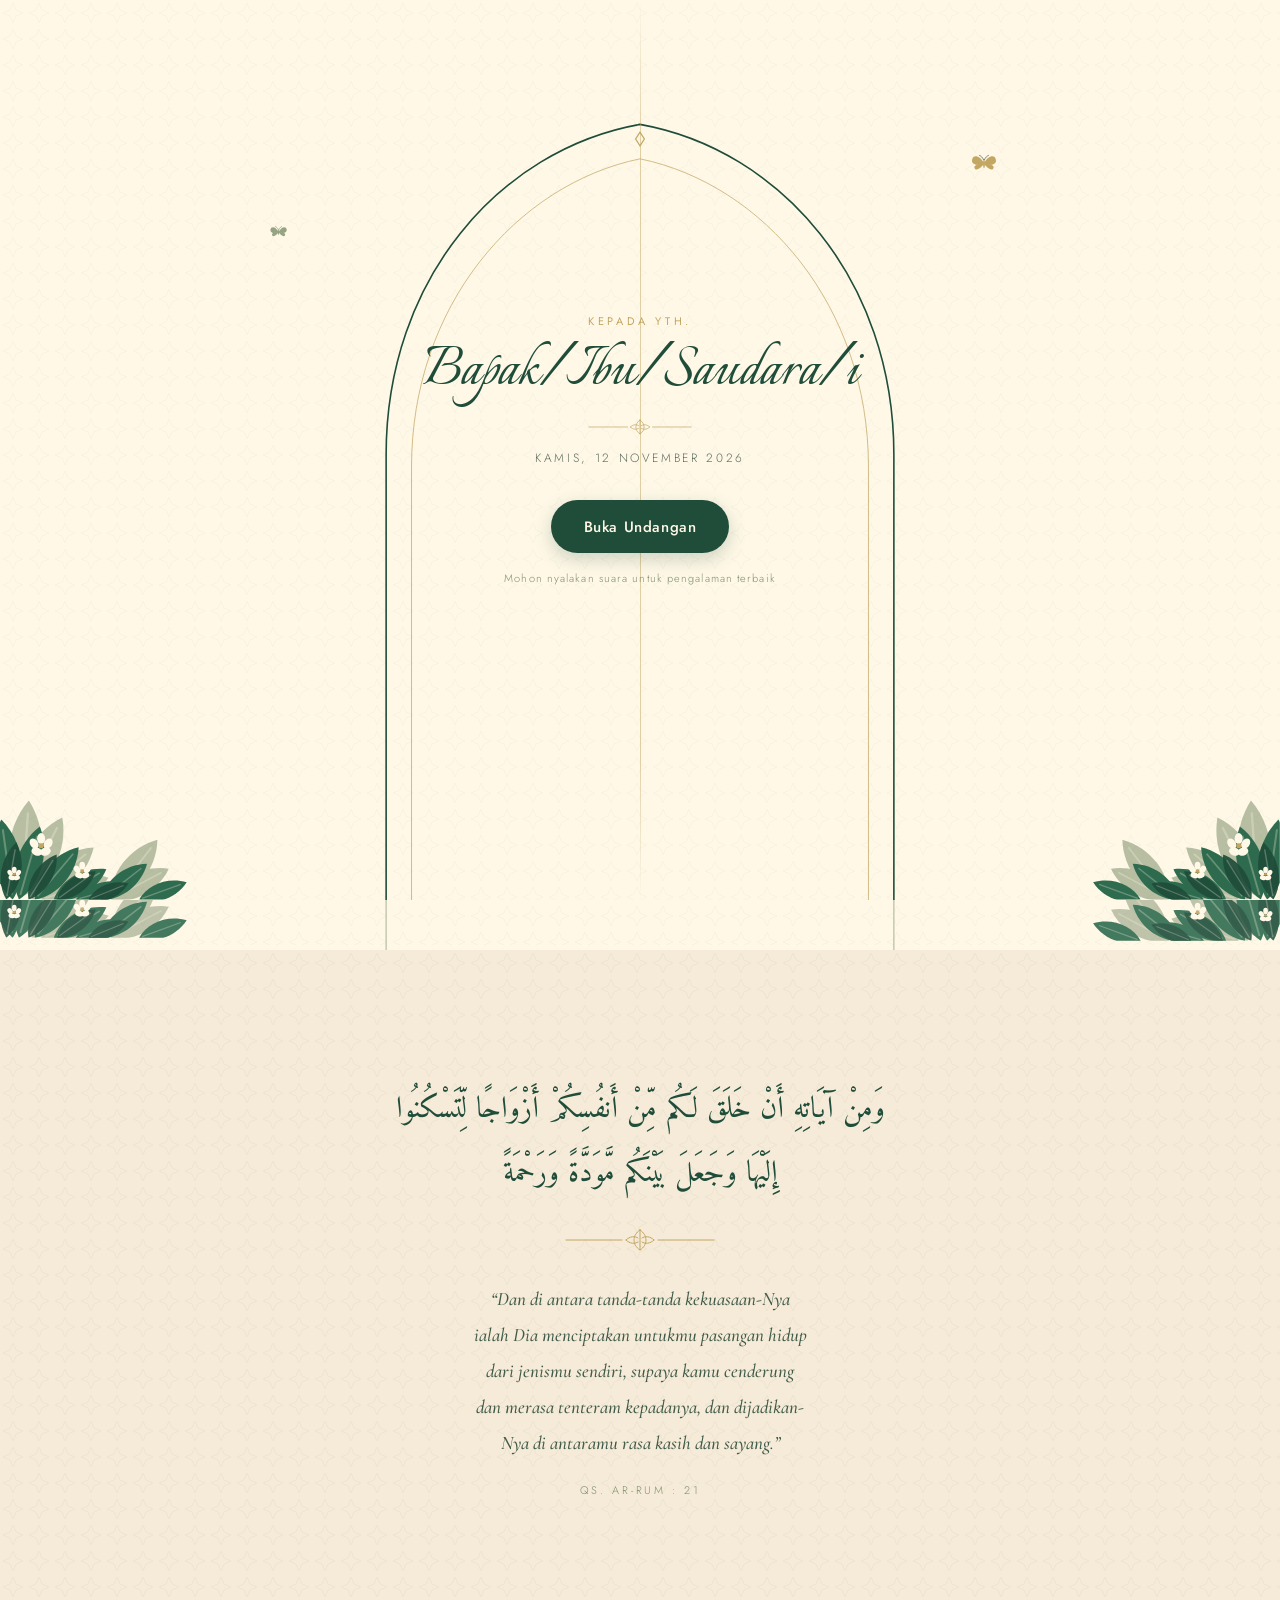
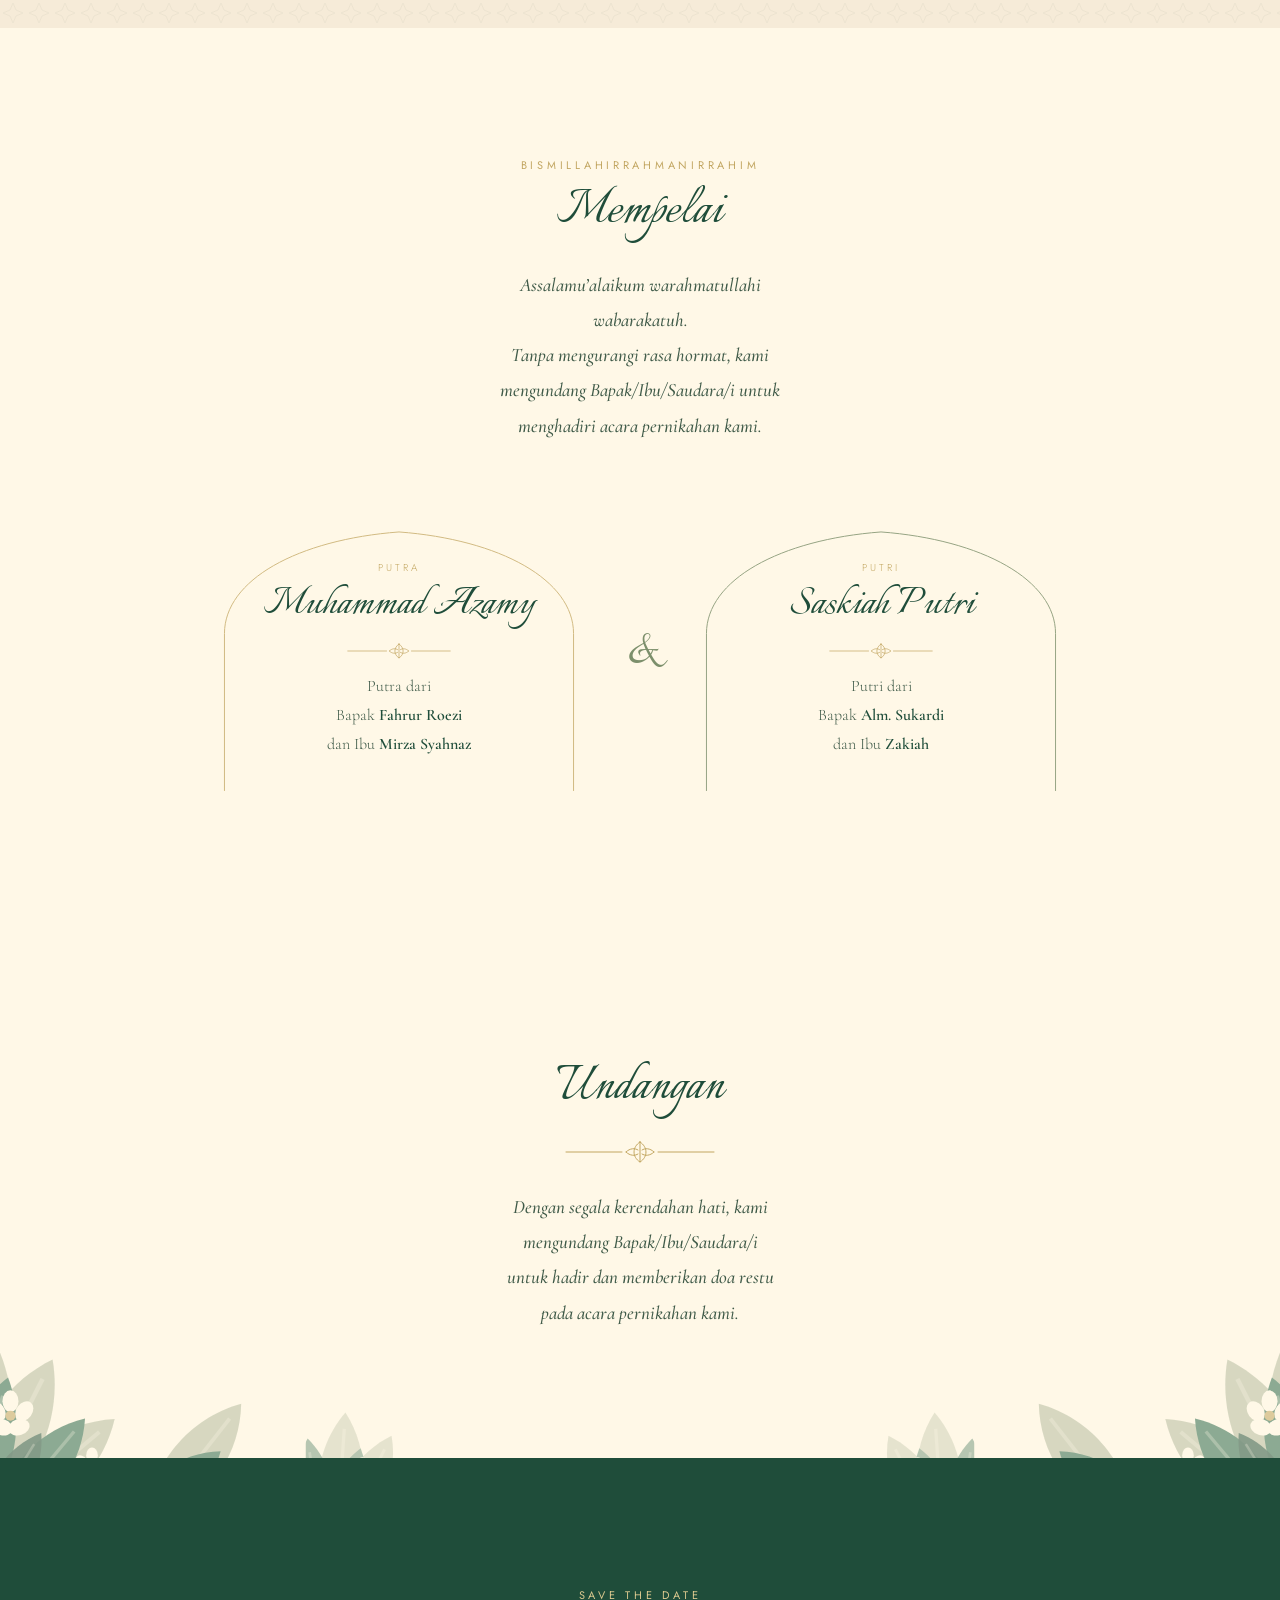
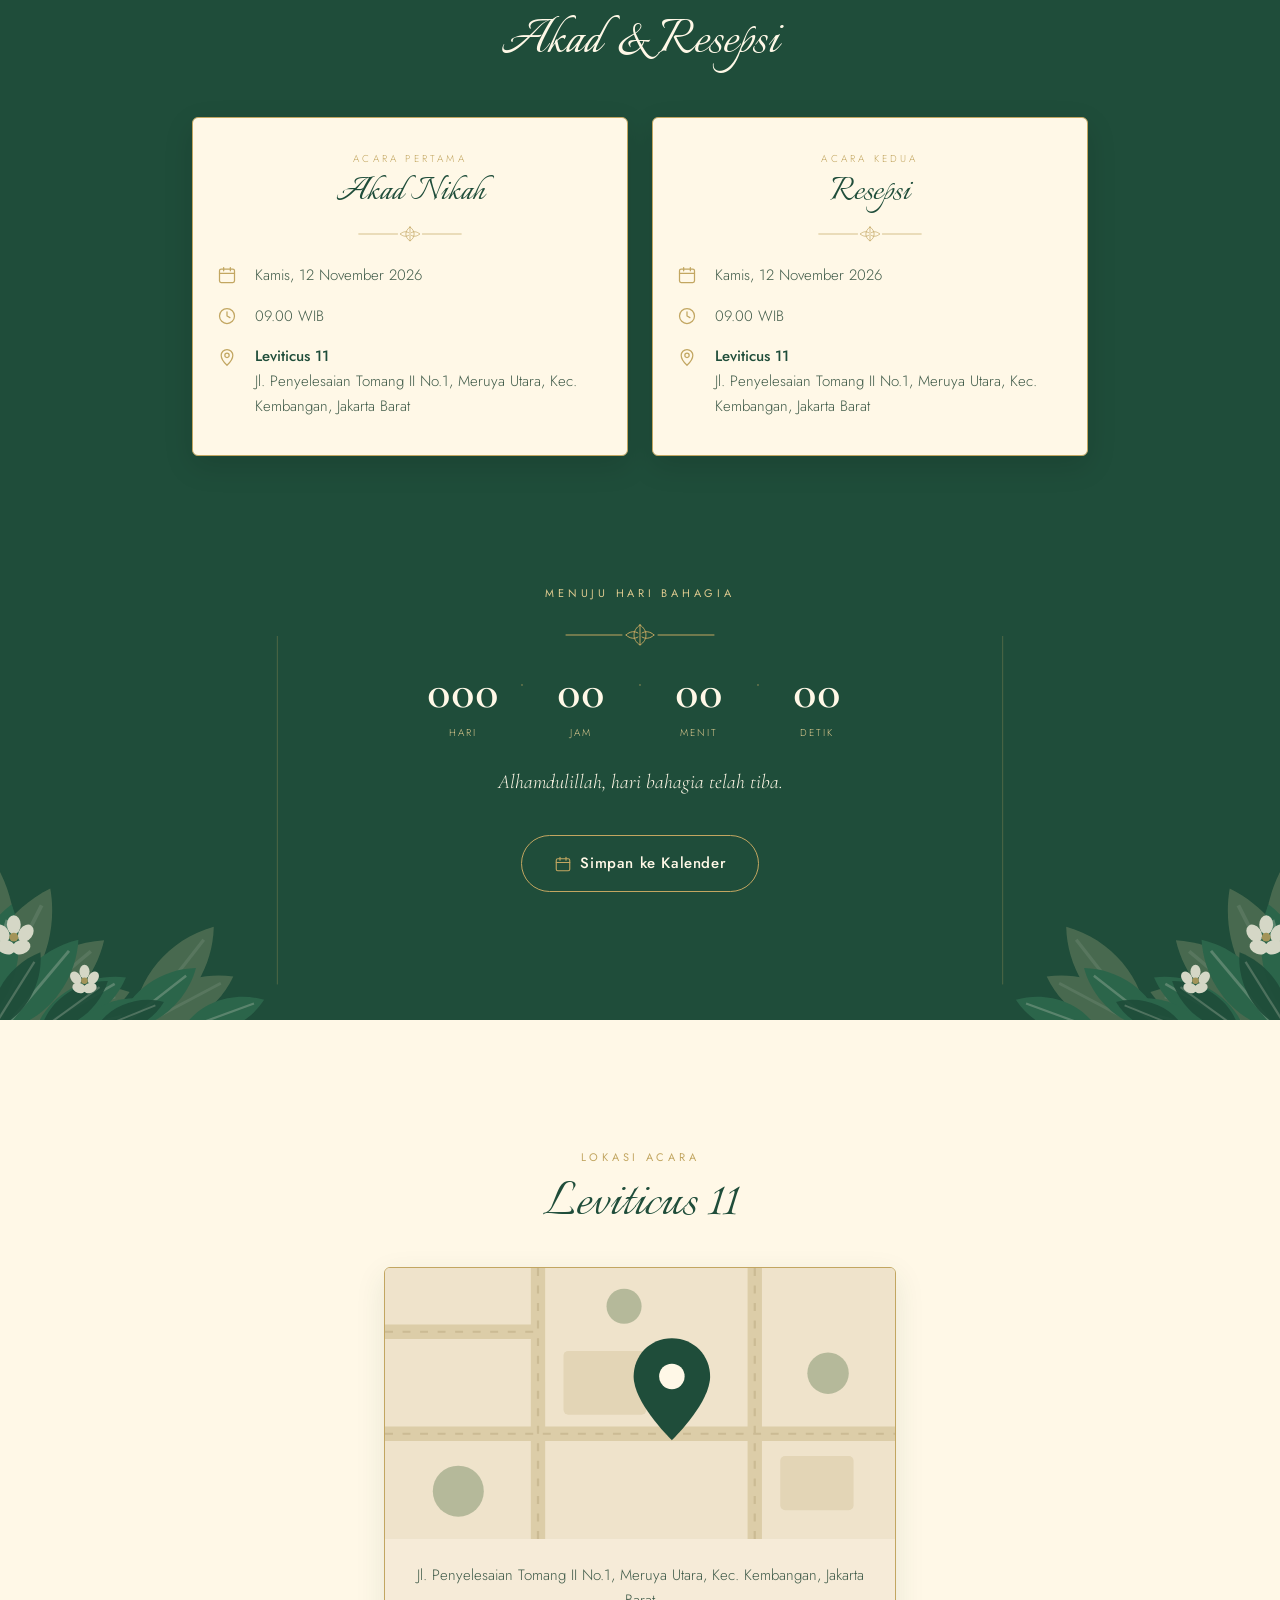
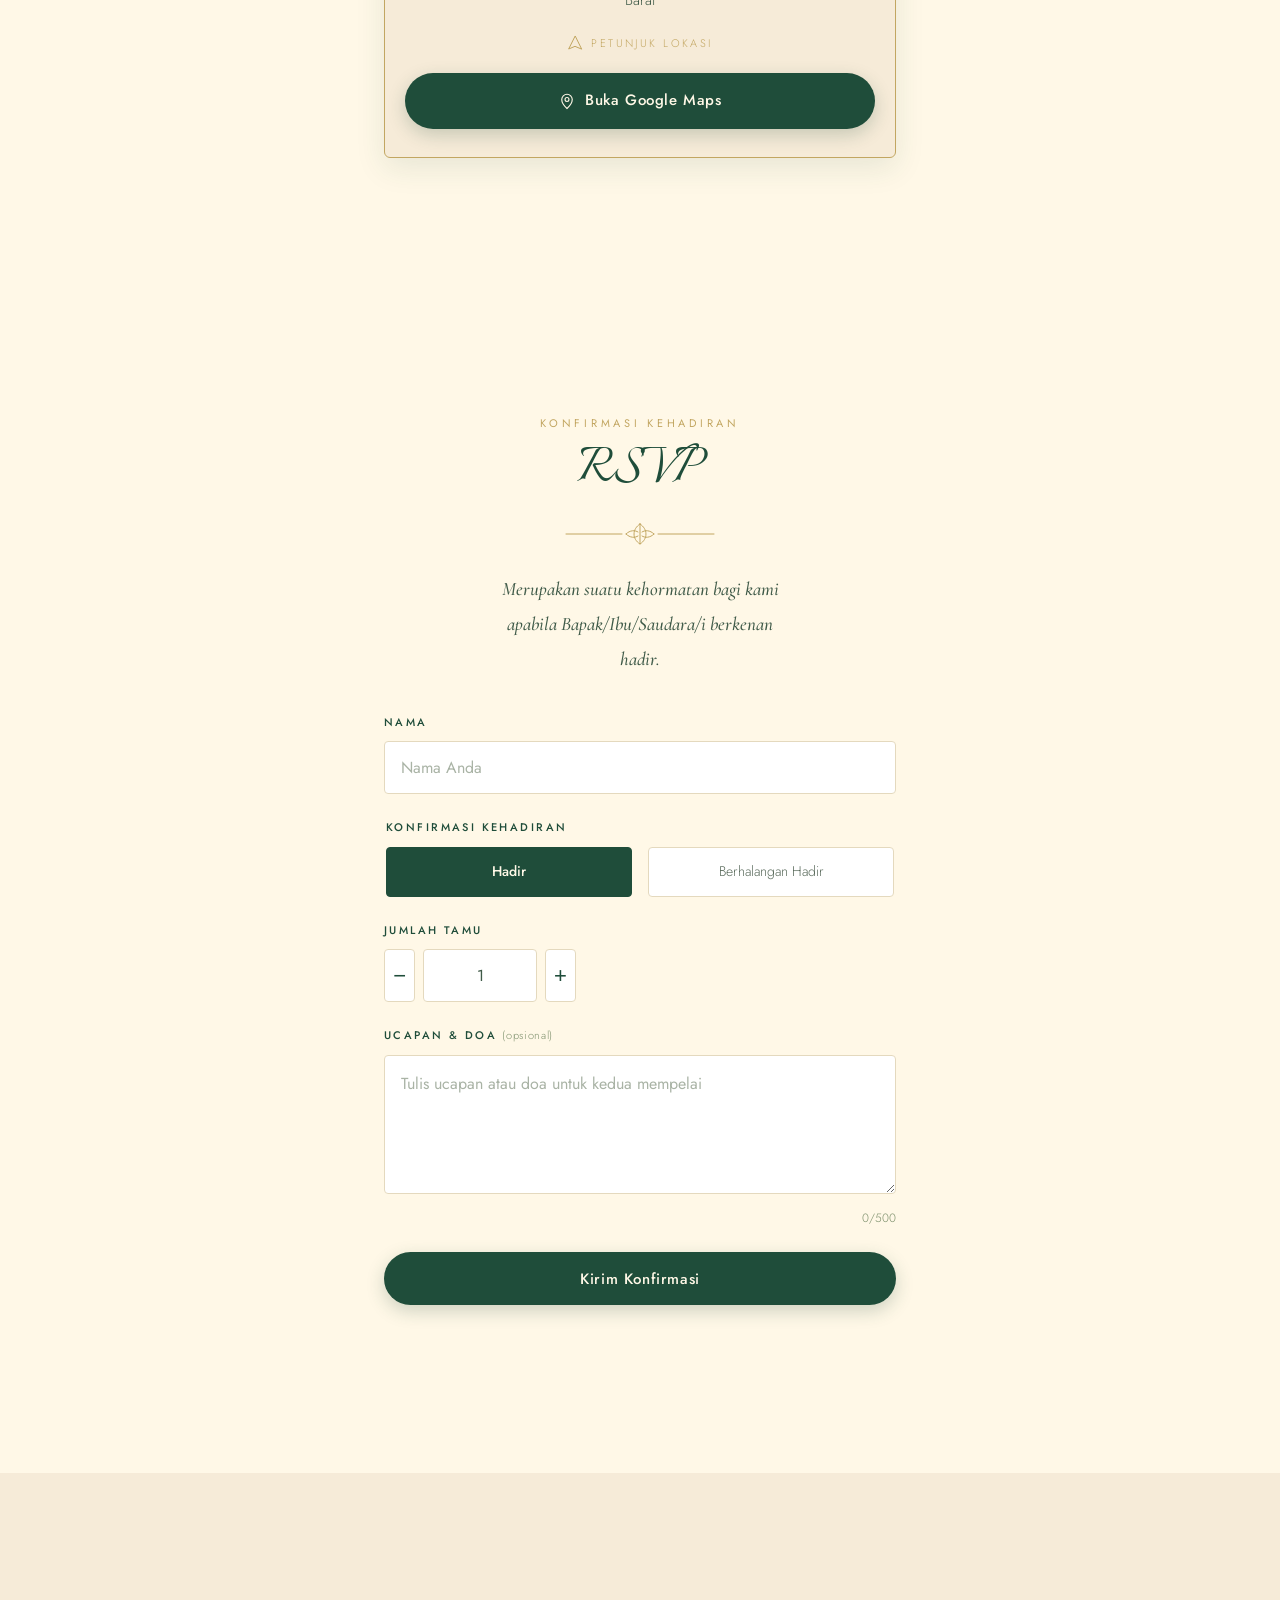
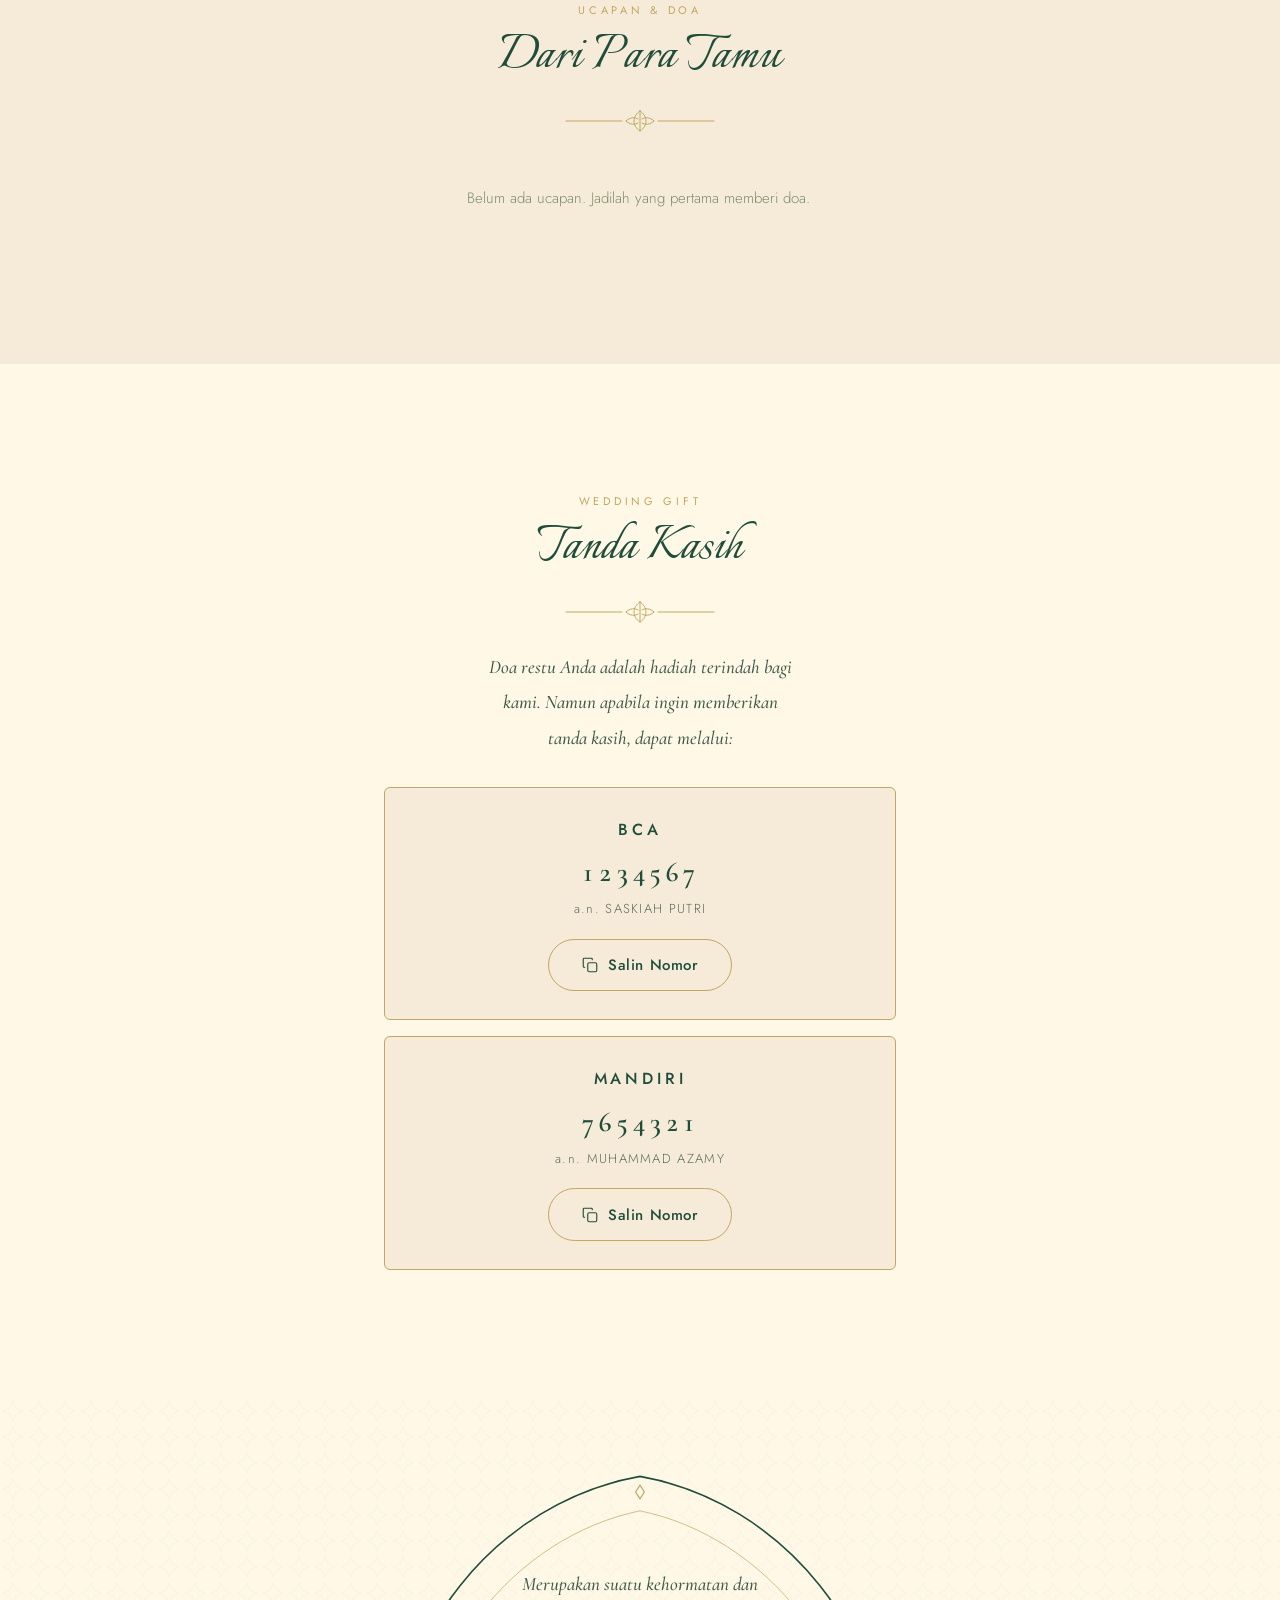
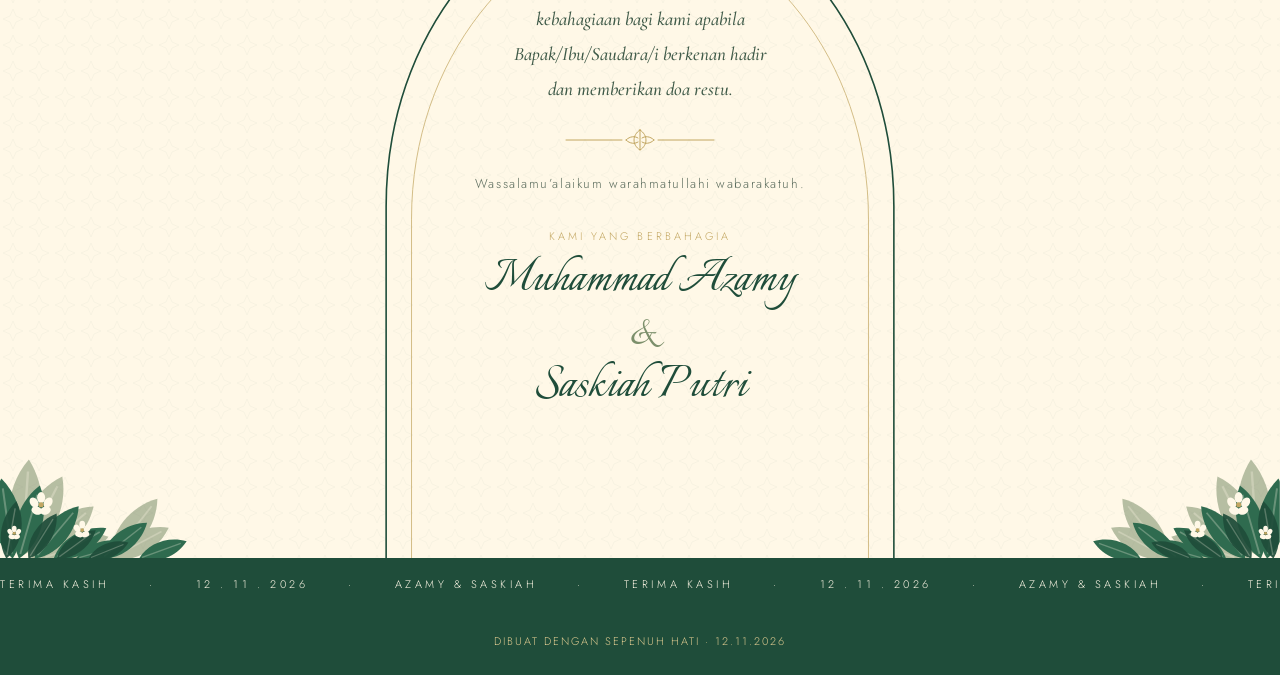
==== index.html @ 67adee3b "initial commit" ====
<!DOCTYPE html>
<html lang="id">
<head>
<meta charset="UTF-8">
<meta name="viewport" content="width=device-width, initial-scale=1, viewport-fit=cover">
<meta name="theme-color" content="#1F4D3A">
<meta name="description" content="Undangan pernikahan Muhammad Azamy & Saskiah Putri — Kamis, 12 November 2026.">

<!-- ============================================================
     GANTI DATA UNDANGAN DI script.js → objek WEDDING_CONFIG
     Teks di dalam elemen ber-atribut data-wc hanyalah cadangan
     kalau JavaScript gagal jalan. Sumber kebenaran = WEDDING_CONFIG.
     ============================================================ -->

<title>Muhammad Azamy &amp; Saskiah Putri — Undangan Pernikahan</title>

<link rel="preconnect" href="https://fonts.googleapis.com">
<link rel="preconnect" href="https://fonts.gstatic.com" crossorigin>
<link rel="stylesheet" href="https://fonts.googleapis.com/css2?family=Italianno&family=Cormorant+Garamond:ital,wght@0,400;0,500;0,600;1,400;1,500&family=Jost:wght@300;400;500;600&family=Amiri:wght@400;700&display=swap">
<link rel="stylesheet" href="style.css">

<!-- Tanpa JavaScript: cover disembunyikan dan halaman tetap bisa dibaca
     seluruhnya. Undangan tidak pernah terkunci. -->
<noscript><style>
  #cover { display: none !important; }
  body { overflow: auto !important; height: auto !important; }
</style></noscript>
</head>
<body>

<!-- ============================================================
     SPRITE SVG — semua ornamen & ikon didefinisikan sekali di sini,
     lalu dipakai ulang lewat <use>. Tidak ada file gambar eksternal.
     ============================================================ -->
<svg class="sprite" aria-hidden="true" focusable="false" xmlns="http://www.w3.org/2000/svg">
  <defs>
    <!-- pola geometris islami (bintang 8). Ubin kecil & sangat samar —
         ini tekstur kertas, bukan wallpaper. -->
    <pattern id="pat-star" width="26" height="26" patternUnits="userSpaceOnUse">
      <g fill="none" stroke="currentColor" stroke-width=".7">
        <path d="M13 3 L16 10 L23 13 L16 16 L13 23 L10 16 L3 13 L10 10 Z"/>
      </g>
    </pattern>
  </defs>

  <!-- Daun tunggal: ujung menghadap ATAS, pangkal di titik (0,0).
       Sengaja <g> di dalam <defs>, BUKAN <symbol> — <symbol> membuat
       viewport baru, sehingga <use> tanpa width/height akan
       meregangkan daunnya sebesar seluruh rumpun. -->
  <defs>
  <g id="s-leaf">
    <path d="M0 0 C7 -8 7.5 -22 0 -32 C-7.5 -22 -7 -8 0 0Z"/>
    <path d="M0 -2 L0 -28" stroke="var(--cream)" stroke-width=".8" fill="none" opacity=".28"/>
  </g>

  <!-- bunga kecil lima kelopak -->
  <g id="s-flower">
    <g fill="var(--cream)">
      <ellipse cx="0"    cy="-5.4" rx="3"   ry="4.1"/>
      <ellipse cx="5.1"  cy="-1.7" rx="3"   ry="4.1" transform="rotate(72)"/>
      <ellipse cx="3.2"  cy="4.4"  rx="3"   ry="4.1" transform="rotate(144)"/>
      <ellipse cx="-3.2" cy="4.4"  rx="3"   ry="4.1" transform="rotate(216)"/>
      <ellipse cx="-5.1" cy="-1.7" rx="3"   ry="4.1" transform="rotate(288)"/>
    </g>
    <circle cx="0" cy="0" r="1.9" fill="var(--gold)"/>
  </g>
  </defs>

  <!-- kupu-kupu: dua pasang sayap, badan, sungut -->
  <symbol id="s-bfly" viewBox="0 0 40 32">
    <path d="M20 15 C14.5 3.5 4.5 1.5 3 9.5 C1.8 16.5 10 18.8 20 15Z"/>
    <path d="M20 15 C25.5 3.5 35.5 1.5 37 9.5 C38.2 16.5 30 18.8 20 15Z"/>
    <path d="M20 15 C15.5 22 8.5 26.5 6.4 21.5 C4.8 17.6 12 14.8 20 15Z"/>
    <path d="M20 15 C24.5 22 31.5 26.5 33.6 21.5 C35.2 17.6 28 14.8 20 15Z"/>
    <ellipse cx="20" cy="15.5" rx="1.3" ry="6.2"/>
    <path d="M19.4 9.6 C17.6 6 15.6 4.2 13.6 3.4 M20.6 9.6 C22.4 6 24.4 4.2 26.4 3.4"
          fill="none" stroke="currentColor" stroke-width="1" stroke-linecap="round"/>
  </symbol>

  <!-- ===========================================================
       RUMPUN DAUN SUDUT
       Kipas daun yang memancar dari sudut kiri-bawah. Dipakai apa
       adanya di kiri, dan dicerminkan (scale -1,1) untuk sisi kanan.
       Tiga nada hijau memberi kedalaman; daun belakang lebih pucat
       dan lebih panjang, daun depan lebih pekat dan lebih pendek.
       =========================================================== -->
  <symbol id="s-cluster" viewBox="0 0 170 130">
    <!-- lapis belakang: sage pucat, daun terpanjang -->
    <g fill="var(--sage)" opacity=".55">
      <use href="#s-leaf" transform="translate(14,128) rotate(4)   scale(1.9)"/>
      <use href="#s-leaf" transform="translate(14,128) rotate(27)  scale(1.75)"/>
      <use href="#s-leaf" transform="translate(20,130) rotate(50)  scale(1.6)"/>
      <use href="#s-leaf" transform="translate(26,130) rotate(72)  scale(1.4)"/>
      <use href="#s-leaf" transform="translate(70,130) rotate(38)  scale(1.5)"/>
      <use href="#s-leaf" transform="translate(70,130) rotate(62)  scale(1.3)"/>
    </g>

    <!-- lapis tengah: hijau sedang -->
    <g fill="var(--green-mid)">
      <use href="#s-leaf" transform="translate(8,130)  rotate(-8)  scale(1.6)"/>
      <use href="#s-leaf" transform="translate(12,130) rotate(16)  scale(1.5)"/>
      <use href="#s-leaf" transform="translate(22,130) rotate(40)  scale(1.35)"/>
      <use href="#s-leaf" transform="translate(34,130) rotate(60)  scale(1.2)"/>
      <use href="#s-leaf" transform="translate(48,130) rotate(74)  scale(1.1)"/>
      <use href="#s-leaf" transform="translate(64,130) rotate(52)  scale(1.15)"/>
      <use href="#s-leaf" transform="translate(88,130) rotate(70)  scale(1)"/>
    </g>

    <!-- lapis depan: hijau tua, daun terpendek -->
    <g fill="var(--green-deep)" opacity=".92">
      <use href="#s-leaf" transform="translate(4,130)  rotate(10)  scale(1.15)"/>
      <use href="#s-leaf" transform="translate(18,130) rotate(32)  scale(1.05)"/>
      <use href="#s-leaf" transform="translate(36,130) rotate(54)  scale(.95)"/>
      <use href="#s-leaf" transform="translate(56,130) rotate(68)  scale(.85)"/>
    </g>

    <!-- bunga krem kecil, diselipkan di antara daun -->
    <use href="#s-flower" transform="translate(26,96)  scale(.85)"/>
    <use href="#s-flower" transform="translate(52,112) scale(.62)"/>
    <use href="#s-flower" transform="translate(9,114)  scale(.5)"/>
  </symbol>

  <!-- ranting pembatas (ornamen emas) -->
  <symbol id="s-sprig" viewBox="0 0 160 26">
    <g fill="none" stroke="currentColor" stroke-width="1" stroke-linecap="round">
      <path d="M6 13 H62 M98 13 H154"/>
      <path d="M80 3 C88 8 88 18 80 23 C72 18 72 8 80 3Z"/>
      <path d="M80 3 V23"/>
      <path d="M66 13 C70 9 75 9 78 11 M94 13 C90 9 85 9 82 11"/>
      <path d="M66 13 C70 17 75 17 78 15 M94 13 C90 17 85 17 82 15"/>
    </g>
  </symbol>

  <!-- ikon garis -->
  <symbol id="i-cal" viewBox="0 0 24 24"><g fill="none" stroke="currentColor" stroke-width="1.5" stroke-linecap="round"><rect x="3" y="5" width="18" height="16" rx="2"/><path d="M3 10h18M8 3v4M16 3v4"/></g></symbol>
  <symbol id="i-clock" viewBox="0 0 24 24"><g fill="none" stroke="currentColor" stroke-width="1.5" stroke-linecap="round"><circle cx="12" cy="12" r="9"/><path d="M12 7v5l3.5 2"/></g></symbol>
  <symbol id="i-pin" viewBox="0 0 24 24"><g fill="none" stroke="currentColor" stroke-width="1.5" stroke-linecap="round"><path d="M12 22s7-6.4 7-12A7 7 0 0 0 5 10c0 5.6 7 12 7 12Z"/><circle cx="12" cy="10" r="2.6"/></g></symbol>
  <symbol id="i-dir" viewBox="0 0 24 24"><g fill="none" stroke="currentColor" stroke-width="1.5" stroke-linecap="round" stroke-linejoin="round"><path d="M12 2 2.5 21 12 17l9.5 4Z"/></g></symbol>
  <symbol id="i-music" viewBox="0 0 24 24"><g fill="none" stroke="currentColor" stroke-width="1.5" stroke-linecap="round"><path d="M9 18V5l10-2v13"/><circle cx="6" cy="18" r="3"/><circle cx="16" cy="16" r="3"/></g></symbol>
  <symbol id="i-mute" viewBox="0 0 24 24"><g fill="none" stroke="currentColor" stroke-width="1.5" stroke-linecap="round"><path d="M9 18V5l10-2v13"/><circle cx="6" cy="18" r="3"/><circle cx="16" cy="16" r="3"/><path d="M3 3l18 18"/></g></symbol>
  <symbol id="i-copy" viewBox="0 0 24 24"><g fill="none" stroke="currentColor" stroke-width="1.5" stroke-linecap="round" stroke-linejoin="round"><rect x="9" y="9" width="12" height="12" rx="2"/><path d="M5 15H4a1 1 0 0 1-1-1V4a1 1 0 0 1 1-1h10a1 1 0 0 1 1 1v1"/></g></symbol>
  <symbol id="i-check" viewBox="0 0 24 24"><g fill="none" stroke="currentColor" stroke-width="2" stroke-linecap="round" stroke-linejoin="round"><path d="M4 12.5 9.5 18 20 6.5"/></g></symbol>
  <symbol id="i-wa" viewBox="0 0 24 24"><g fill="none" stroke="currentColor" stroke-width="1.5" stroke-linecap="round" stroke-linejoin="round"><path d="M21 11.5a8.5 8.5 0 0 1-12.6 7.4L3 21l2.2-5.2A8.5 8.5 0 1 1 21 11.5Z"/></g></symbol>
  <symbol id="i-down" viewBox="0 0 24 24"><g fill="none" stroke="currentColor" stroke-width="1.5" stroke-linecap="round" stroke-linejoin="round"><path d="M12 4v14M6 13l6 6 6-6"/></g></symbol>
</svg>


<!-- ============================================================
     00 · COVER — gerbang yang membelah saat "Buka Undangan" ditekan
     ============================================================ -->
<div id="cover" class="cover">

  <!-- Kedua daun gerbang memuat pemandangan yang IDENTIK dan selebar
       layar penuh. Masing-masing dipotong 50% oleh induknya, sehingga
       tersambung mulus sampai saat terbelah. -->
  <div class="gate gate--l" aria-hidden="true"><div class="gate__in">
    <div class="scene">
      <span class="scene__pattern"></span>
      <svg class="scene__arch" viewBox="0 0 300 520" preserveAspectRatio="none">
        <path class="arch-outer" d="M10 518 L10 196 C10 100 72 28 150 14 C228 28 290 100 290 196 L290 518"/>
        <path class="arch-inner" d="M24 518 L24 203 C24 114 82 47 150 33 C218 47 276 114 276 203 L276 518"/>
      </svg>
      <svg class="scene__key" viewBox="0 0 32 32"><path class="arch-key" d="M16 5 l7 11 -7 11 -7-11z"/></svg>
      <svg class="scene__leaf scene__leaf--l" viewBox="0 0 170 130"><use href="#s-cluster" width="170" height="130"/></svg>
      <svg class="scene__leaf scene__leaf--r" viewBox="0 0 170 130"><use href="#s-cluster" width="170" height="130" transform="translate(170,0) scale(-1,1)"/></svg>
      <span class="scene__bfly scene__bfly--a"><svg viewBox="0 0 40 32" fill="var(--gold)"><use href="#s-bfly"/></svg></span>
      <span class="scene__bfly scene__bfly--b"><svg viewBox="0 0 40 32" fill="var(--sage)"><use href="#s-bfly"/></svg></span>
    </div>
  </div></div>

  <div class="gate gate--r" aria-hidden="true"><div class="gate__in">
    <div class="scene">
      <span class="scene__pattern"></span>
      <svg class="scene__arch" viewBox="0 0 300 520" preserveAspectRatio="none">
        <path class="arch-outer" d="M10 518 L10 196 C10 100 72 28 150 14 C228 28 290 100 290 196 L290 518"/>
        <path class="arch-inner" d="M24 518 L24 203 C24 114 82 47 150 33 C218 47 276 114 276 203 L276 518"/>
      </svg>
      <svg class="scene__key" viewBox="0 0 32 32"><path class="arch-key" d="M16 5 l7 11 -7 11 -7-11z"/></svg>
      <svg class="scene__leaf scene__leaf--l" viewBox="0 0 170 130"><use href="#s-cluster" width="170" height="130"/></svg>
      <svg class="scene__leaf scene__leaf--r" viewBox="0 0 170 130"><use href="#s-cluster" width="170" height="130" transform="translate(170,0) scale(-1,1)"/></svg>
      <span class="scene__bfly scene__bfly--a"><svg viewBox="0 0 40 32" fill="var(--gold)"><use href="#s-bfly"/></svg></span>
      <span class="scene__bfly scene__bfly--b"><svg viewBox="0 0 40 32" fill="var(--sage)"><use href="#s-bfly"/></svg></span>
    </div>
  </div></div>

  <span class="gate__seam" aria-hidden="true"></span>

  <div class="cover__text">
    <p class="eyebrow">Kepada Yth.</p>
    <p class="cover__hon">Bapak/Ibu/Saudara/i</p>
    <h1 class="cover__guest" id="guestName">Bapak/Ibu/Saudara/i</h1>
    <svg class="ornament ornament--sm" aria-hidden="true"><use href="#s-sprig"/></svg>
    <p class="cover__date"><span data-wc="dateLong">Kamis, 12 November 2026</span></p>
    <button type="button" class="btn btn--primary cover__btn" id="openBtn">
      Buka Undangan
    </button>
    <p class="cover__hint">Mohon nyalakan suara untuk pengalaman terbaik</p>
  </div>
</div>


<!-- ============================================================
     KONTEN UTAMA
     ============================================================ -->
<main id="main" class="main">

  <!-- pita berjalan atas -->
  <div class="marquee" aria-hidden="true">
    <div class="marquee__track" id="marqueeTop"></div>
  </div>

  <!-- ---------- 01 · HERO ---------- -->
  <section id="hero" class="sec sec--hero" tabindex="-1" aria-labelledby="heroNames">
    <span class="layer layer--pattern" data-parallax="0.1" aria-hidden="true"></span>

    <svg class="scene__arch scene__arch--ghost" viewBox="0 0 300 520" preserveAspectRatio="none" aria-hidden="true">
      <path class="arch-ghost" d="M10 518 L10 196 C10 100 72 28 150 14 C228 28 290 100 290 196 L290 518"/>
    </svg>

    <svg class="scene__leaf scene__leaf--l" data-parallax="0.24" viewBox="0 0 170 130" aria-hidden="true"><use href="#s-cluster" width="170" height="130" opacity=".9"/></svg>
    <svg class="scene__leaf scene__leaf--r" data-parallax="0.18" viewBox="0 0 170 130" aria-hidden="true"><use href="#s-cluster" width="170" height="130" opacity=".9" transform="translate(170,0) scale(-1,1)"/></svg>

    <div class="bfly-field" aria-hidden="true">
      <span class="bfly bfly--1"><svg viewBox="0 0 40 32" fill="var(--gold)"><use href="#s-bfly"/></svg></span>
      <span class="bfly bfly--2"><svg viewBox="0 0 40 32" fill="var(--sage)"><use href="#s-bfly"/></svg></span>
      <span class="bfly bfly--3"><svg viewBox="0 0 40 32" fill="var(--green-mid)"><use href="#s-bfly"/></svg></span>
    </div>

    <div class="wrap hero__in">
      <p class="eyebrow reveal">The Wedding Of</p>
      <h2 class="names reveal" id="heroNames">
        <span class="names__n" data-wc="groom">Muhammad Azamy</span>
        <span class="names__amp" aria-hidden="true">&amp;</span>
        <span class="names__n" data-wc="bride">Saskiah Putri</span>
      </h2>
      <svg class="ornament reveal" aria-hidden="true"><use href="#s-sprig"/></svg>
      <p class="lead reveal">Dengan memohon rahmat dan ridho Allah SWT</p>
      <p class="hero__date reveal" data-wc="dateLongUpper">KAMIS, 12 NOVEMBER 2026</p>
      <span class="scroll-cue reveal" aria-hidden="true"><svg><use href="#i-down"/></svg></span>
    </div>
  </section>


  <!-- ---------- 02 · AYAT / DOA ---------- -->
  <section id="ayat" class="sec sec--ivory sec--pattern" aria-labelledby="ayatLbl">
    <div class="wrap wrap--narrow center">
      <h2 class="sr-only" id="ayatLbl">Ayat pilihan</h2>
      <!-- GANTI: ayat / doa pilihan Anda -->
      <p class="arabic reveal" lang="ar" dir="rtl">وَمِنْ آيَاتِهِ أَنْ خَلَقَ لَكُم مِّنْ أَنفُسِكُمْ أَزْوَاجًا لِّتَسْكُنُوا إِلَيْهَا وَجَعَلَ بَيْنَكُم مَّوَدَّةً وَرَحْمَةً</p>
      <svg class="ornament reveal" aria-hidden="true"><use href="#s-sprig"/></svg>
      <p class="verse reveal">&ldquo;Dan di antara tanda-tanda kekuasaan-Nya ialah Dia menciptakan untukmu pasangan hidup dari jenismu sendiri, supaya kamu cenderung dan merasa tenteram kepadanya, dan dijadikan-Nya di antaramu rasa kasih dan sayang.&rdquo;</p>
      <p class="source reveal">QS. Ar-Rum : 21</p>
    </div>
  </section>


  <!-- ---------- 03 · MEMPELAI ---------- -->
  <section id="mempelai" class="sec" aria-labelledby="mempelaiLbl">
    <div class="wrap center">
      <p class="eyebrow reveal">Bismillahirrahmanirrahim</p>
      <h2 class="sec__title reveal" id="mempelaiLbl">Mempelai</h2>
      <p class="lead lead--tight reveal">Assalamu&rsquo;alaikum warahmatullahi wabarakatuh.<br>Tanpa mengurangi rasa hormat, kami mengundang Bapak/Ibu/Saudara/i untuk menghadiri acara pernikahan kami.</p>
    </div>

    <div class="wrap couple">
      <article class="person reveal">
        <svg class="person__arch" viewBox="0 0 220 300" preserveAspectRatio="none" aria-hidden="true">
          <path d="M10 296 L10 132 C10 76 52 34 110 26 C168 34 210 76 210 132 L210 296"/>
        </svg>
        <div class="person__in">
          <p class="person__role">Putra</p>
          <h3 class="person__name" data-wc="groom">Muhammad Azamy</h3>
          <svg class="ornament ornament--sm" aria-hidden="true"><use href="#s-sprig"/></svg>
          <p class="person__parents">Putra dari<br>Bapak <b data-wc="groomFather">Fahrur Roezi</b><br>dan Ibu <b data-wc="groomMother">Mirza Syahnaz</b></p>
        </div>
      </article>

      <div class="couple__amp reveal" aria-hidden="true">&amp;</div>

      <article class="person person--alt reveal">
        <svg class="person__arch" viewBox="0 0 220 300" preserveAspectRatio="none" aria-hidden="true">
          <path d="M10 296 L10 132 C10 76 52 34 110 26 C168 34 210 76 210 132 L210 296"/>
        </svg>
        <div class="person__in">
          <p class="person__role">Putri</p>
          <h3 class="person__name" data-wc="bride">Saskiah Putri</h3>
          <svg class="ornament ornament--sm" aria-hidden="true"><use href="#s-sprig"/></svg>
          <p class="person__parents">Putri dari<br>Bapak <b data-wc="brideFather">Alm. Sukardi</b><br>dan Ibu <b data-wc="brideMother">Zakiah</b></p>
        </div>
      </article>
    </div>
  </section>


  <!-- ---------- 04 · UNDANGAN ---------- -->
  <section id="undangan" class="sec sec--invite" aria-labelledby="undanganLbl">
    <svg class="invite__border" data-parallax="0.22" viewBox="0 0 360 200" preserveAspectRatio="xMidYMax slice" aria-hidden="true">
      <use href="#s-cluster" x="-20" y="70" width="150" height="150" opacity=".55"/>
      <use href="#s-cluster" x="-20" y="70" width="150" height="150" opacity=".55" transform="translate(360,0) scale(-1,1)"/>
      <use href="#s-cluster" x="86" y="118" width="104" height="104" opacity=".35"/>
      <use href="#s-cluster" x="86" y="118" width="104" height="104" opacity=".35" transform="translate(360,0) scale(-1,1)"/>
    </svg>
    <div class="wrap wrap--narrow center invite__in">
      <h2 class="sec__title reveal" id="undanganLbl">Undangan</h2>
      <svg class="ornament reveal" aria-hidden="true"><use href="#s-sprig"/></svg>
      <p class="lead reveal">Dengan segala kerendahan hati, kami mengundang Bapak/Ibu/Saudara/i untuk hadir dan memberikan doa restu pada acara pernikahan kami.</p>
    </div>
  </section>


  <!-- ---------- 05 · ACARA (hijau) ---------- -->
  <section id="acara" class="sec sec--green" aria-labelledby="acaraLbl">
    <div class="wrap center">
      <p class="eyebrow eyebrow--on-green reveal">Save The Date</p>
      <h2 class="sec__title sec__title--on-green reveal" id="acaraLbl">Akad &amp; Resepsi</h2>
    </div>

    <div class="wrap events">
      <!-- GANTI: detail acara di WEDDING_CONFIG.events -->
      <article class="ev reveal" data-stagger="0">
        <p class="ev__kicker">Acara Pertama</p>
        <h3 class="ev__name">Akad Nikah</h3>
        <svg class="ornament ornament--sm" aria-hidden="true"><use href="#s-sprig"/></svg>
        <dl class="ev__rows">
          <div class="ev__row"><dt><svg aria-hidden="true"><use href="#i-cal"/></svg><span class="sr-only">Tanggal</span></dt><dd data-wc="dateLong">Kamis, 12 November 2026</dd></div>
          <div class="ev__row"><dt><svg aria-hidden="true"><use href="#i-clock"/></svg><span class="sr-only">Waktu</span></dt><dd data-wc="akadTime">09.00 WIB</dd></div>
          <div class="ev__row"><dt><svg aria-hidden="true"><use href="#i-pin"/></svg><span class="sr-only">Lokasi</span></dt><dd><b data-wc="venueName">Leviticus 11</b><br><span data-wc="venueAddress">Jl. Penyelesaian Tomang II No.1, Meruya Utara, Kec. Kembangan, Jakarta Barat</span></dd></div>
        </dl>
      </article>

      <article class="ev reveal" data-stagger="1">
        <p class="ev__kicker">Acara Kedua</p>
        <h3 class="ev__name">Resepsi</h3>
        <svg class="ornament ornament--sm" aria-hidden="true"><use href="#s-sprig"/></svg>
        <dl class="ev__rows">
          <div class="ev__row"><dt><svg aria-hidden="true"><use href="#i-cal"/></svg><span class="sr-only">Tanggal</span></dt><dd data-wc="dateLong">Kamis, 12 November 2026</dd></div>
          <div class="ev__row"><dt><svg aria-hidden="true"><use href="#i-clock"/></svg><span class="sr-only">Waktu</span></dt><dd data-wc="resepsiTime">09.00 WIB</dd></div>
          <div class="ev__row"><dt><svg aria-hidden="true"><use href="#i-pin"/></svg><span class="sr-only">Lokasi</span></dt><dd><b data-wc="venueName">Leviticus 11</b><br><span data-wc="venueAddress">Jl. Penyelesaian Tomang II No.1, Meruya Utara, Kec. Kembangan, Jakarta Barat</span></dd></div>
        </dl>
      </article>
    </div>
  </section>


  <!-- ---------- 06 · COUNTDOWN (hijau, menyatu) ---------- -->
  <section id="countdown" class="sec sec--green sec--count" aria-labelledby="countLbl">
    <svg class="count__art" viewBox="0 0 360 300" preserveAspectRatio="xMidYMax slice" aria-hidden="true">
      <path class="arch-gold" d="M78 290 L78 150 C78 106 112 74 180 66 C248 74 282 106 282 150 L282 290"/>
      <use href="#s-cluster" x="-16" y="188" width="130" height="130" opacity=".9"/>
      <use href="#s-cluster" x="-16" y="188" width="130" height="130" opacity=".9" transform="translate(360,0) scale(-1,1)"/>
    </svg>
    <div class="wrap center count__in">
      <p class="eyebrow eyebrow--on-green reveal">Menuju Hari Bahagia</p>
      <svg class="ornament ornament--gold reveal" aria-hidden="true"><use href="#s-sprig"/></svg>
      <h2 class="sr-only" id="countLbl">Hitung mundur menuju hari pernikahan</h2>

      <div class="count" id="countdownBox" role="timer" aria-live="off">
        <div class="count__unit"><span class="count__num" id="cdDays">000</span><span class="count__lbl">Hari</span></div>
        <span class="count__sep" aria-hidden="true">&middot;</span>
        <div class="count__unit"><span class="count__num" id="cdHours">00</span><span class="count__lbl">Jam</span></div>
        <span class="count__sep" aria-hidden="true">&middot;</span>
        <div class="count__unit"><span class="count__num" id="cdMins">00</span><span class="count__lbl">Menit</span></div>
        <span class="count__sep" aria-hidden="true">&middot;</span>
        <div class="count__unit"><span class="count__num" id="cdSecs">00</span><span class="count__lbl">Detik</span></div>
      </div>
      <p class="count__done" id="countdownDone" hidden>Alhamdulillah, hari bahagia telah tiba.</p>

      <a class="btn btn--gold reveal" id="calendarBtn" href="#" download="undangan-azamy-saskiah.ics">
        <svg aria-hidden="true"><use href="#i-cal"/></svg> Simpan ke Kalender
      </a>
    </div>
  </section>


  <!-- ---------- 07 · LOKASI ---------- -->
  <section id="lokasi" class="sec" aria-labelledby="lokasiLbl">
    <div class="wrap wrap--narrow center">
      <p class="eyebrow reveal">Lokasi Acara</p>
      <h2 class="sec__title reveal" id="lokasiLbl" data-wc="venueName">Leviticus 11</h2>

      <div class="mapcard reveal">
        <svg class="mapcard__art" viewBox="0 0 320 170" aria-hidden="true">
          <rect width="320" height="170" fill="#EFE3CB"/>
          <g stroke="#DCCDA8" stroke-width="9" fill="none" stroke-linecap="square">
            <path d="M0 104 H320 M96 0 V170 M232 0 V170 M0 40 H96"/>
          </g>
          <g stroke="#CBBB94" stroke-width="1.4" fill="none" stroke-dasharray="5 6">
            <path d="M0 104 H320 M96 0 V170 M232 0 V170 M0 40 H96"/>
          </g>
          <g fill="var(--sage)" opacity=".5">
            <circle cx="46" cy="140" r="16"/><circle cx="278" cy="66" r="13"/><circle cx="150" cy="24" r="11"/>
          </g>
          <rect x="112" y="52" width="52" height="40" rx="3" fill="#E3D5B6"/>
          <rect x="248" y="118" width="46" height="34" rx="3" fill="#E3D5B6"/>
          <g class="mapcard__pin">
            <path d="M180 44 c14 0 24 11 24 24 0 17-24 40-24 40s-24-23-24-40c0-13 10-24 24-24Z" fill="var(--green-deep)"/>
            <circle cx="180" cy="68" r="8" fill="var(--cream)"/>
          </g>
        </svg>
        <div class="mapcard__body">
          <p class="mapcard__addr" data-wc="venueAddress">Jl. Penyelesaian Tomang II No.1, Meruya Utara, Kec. Kembangan, Jakarta Barat</p>
          <p class="mapcard__hint"><svg aria-hidden="true"><use href="#i-dir"/></svg> <span>Petunjuk Lokasi</span></p>
          <a class="btn btn--primary btn--block" id="mapsBtn" href="#" target="_blank" rel="noopener noreferrer">
            <svg aria-hidden="true"><use href="#i-pin"/></svg> Buka Google Maps
          </a>
        </div>
      </div>
    </div>
  </section>


  <!-- ---------- 08 · RSVP ---------- -->
  <section id="rsvp" class="sec" aria-labelledby="rsvpLbl">
    <div class="wrap wrap--narrow center">
      <p class="eyebrow reveal">Konfirmasi Kehadiran</p>
      <h2 class="sec__title reveal" id="rsvpLbl">RSVP</h2>
      <svg class="ornament reveal" aria-hidden="true"><use href="#s-sprig"/></svg>
      <p class="lead lead--tight reveal">Merupakan suatu kehormatan bagi kami apabila Bapak/Ibu/Saudara/i berkenan hadir.</p>

      <form class="form reveal" id="rsvpForm" novalidate>
        <div class="field">
          <label for="rsvpName">Nama</label>
          <input type="text" id="rsvpName" name="nama" required maxlength="80" autocomplete="name" placeholder="Nama Anda">
          <p class="field__err" id="errName" hidden>Mohon isi nama Anda.</p>
        </div>

        <fieldset class="field">
          <legend>Konfirmasi kehadiran</legend>
          <div class="choice">
            <label class="choice__opt">
              <input type="radio" name="kehadiran" value="Hadir" required checked>
              <span>Hadir</span>
            </label>
            <label class="choice__opt">
              <input type="radio" name="kehadiran" value="Berhalangan Hadir">
              <span>Berhalangan Hadir</span>
            </label>
          </div>
        </fieldset>

        <div class="field" id="guestCountField">
          <label for="rsvpCount">Jumlah tamu</label>
          <div class="stepper">
            <button type="button" class="stepper__btn" id="cntMinus" aria-label="Kurangi jumlah tamu">&minus;</button>
            <input type="number" id="rsvpCount" name="jumlah" value="1" min="1" max="10" inputmode="numeric" aria-live="polite">
            <button type="button" class="stepper__btn" id="cntPlus" aria-label="Tambah jumlah tamu">+</button>
          </div>
        </div>

        <div class="field">
          <label for="rsvpMsg">Ucapan &amp; doa <span class="field__opt">(opsional)</span></label>
          <textarea id="rsvpMsg" name="ucapan" rows="4" maxlength="500" placeholder="Tulis ucapan atau doa untuk kedua mempelai"></textarea>
          <p class="field__count"><span id="msgCount">0</span>/500</p>
        </div>

        <!-- honeypot anti-spam: disembunyikan dari manusia, diisi oleh bot -->
        <div class="hp" aria-hidden="true">
          <label for="rsvpWebsite">Website</label>
          <input type="text" id="rsvpWebsite" name="website" tabindex="-1" autocomplete="off">
        </div>

        <button type="submit" class="btn btn--primary btn--block" id="rsvpSubmit">Kirim Konfirmasi</button>

        <p class="form__status" id="rsvpStatus" role="status" aria-live="polite"></p>
      </form>
    </div>
  </section>


  <!-- ---------- 09 · UCAPAN & DOA ---------- -->
  <section id="ucapan" class="sec sec--ivory" aria-labelledby="ucapanLbl">
    <div class="wrap wrap--narrow center">
      <p class="eyebrow reveal">Ucapan &amp; Doa</p>
      <h2 class="sec__title reveal" id="ucapanLbl">Dari Para Tamu</h2>
      <svg class="ornament reveal" aria-hidden="true"><use href="#s-sprig"/></svg>
    </div>
    <div class="wrap wrap--narrow">
      <div class="wishes" id="wishesList" aria-live="polite" aria-busy="true">
        <p class="wishes__state" id="wishesState">Memuat ucapan&hellip;</p>
      </div>
    </div>
  </section>


  <!-- ---------- 10 · HADIAH ---------- -->
  <section id="hadiah" class="sec" aria-labelledby="hadiahLbl">
    <div class="wrap wrap--narrow center">
      <p class="eyebrow reveal">Wedding Gift</p>
      <h2 class="sec__title reveal" id="hadiahLbl">Tanda Kasih</h2>
      <svg class="ornament reveal" aria-hidden="true"><use href="#s-sprig"/></svg>
      <p class="lead lead--tight reveal">Doa restu Anda adalah hadiah terindah bagi kami. Namun apabila ingin memberikan tanda kasih, dapat melalui:</p>

      <!-- GANTI: rekening di WEDDING_CONFIG.gifts -->
      <div class="gifts" id="giftList"></div>
    </div>
  </section>


  <!-- ---------- 11 · PENUTUP ---------- -->
  <section id="penutup" class="sec sec--closing" aria-labelledby="penutupLbl">
    <span class="layer layer--pattern" aria-hidden="true"></span>

    <svg class="scene__arch" viewBox="0 0 300 520" preserveAspectRatio="none" aria-hidden="true">
      <path class="arch-outer" d="M10 518 L10 196 C10 100 72 28 150 14 C228 28 290 100 290 196 L290 518"/>
      <path class="arch-inner" d="M24 518 L24 203 C24 114 82 47 150 33 C218 47 276 114 276 203 L276 518"/>
    </svg>
    <svg class="scene__key" viewBox="0 0 32 32" aria-hidden="true"><path class="arch-key" d="M16 5 l7 11 -7 11 -7-11z"/></svg>

    <svg class="scene__leaf scene__leaf--l" viewBox="0 0 170 130" aria-hidden="true"><use href="#s-cluster" width="170" height="130"/></svg>
    <svg class="scene__leaf scene__leaf--r" viewBox="0 0 170 130" aria-hidden="true"><use href="#s-cluster" width="170" height="130" transform="translate(170,0) scale(-1,1)"/></svg>

    <div class="bfly-field bfly-field--up" aria-hidden="true">
      <span class="bfly bfly--u1"><svg viewBox="0 0 40 32" fill="var(--gold)"><use href="#s-bfly"/></svg></span>
      <span class="bfly bfly--u2"><svg viewBox="0 0 40 32" fill="var(--sage)"><use href="#s-bfly"/></svg></span>
      <span class="bfly bfly--u3"><svg viewBox="0 0 40 32" fill="var(--green-mid)"><use href="#s-bfly"/></svg></span>
    </div>

    <div class="wrap wrap--narrow center closing__in">
      <h2 class="sr-only" id="penutupLbl">Penutup</h2>
      <p class="lead reveal">Merupakan suatu kehormatan dan kebahagiaan bagi kami apabila Bapak/Ibu/Saudara/i berkenan hadir dan memberikan doa restu.</p>
      <svg class="ornament reveal" aria-hidden="true"><use href="#s-sprig"/></svg>
      <p class="closing__salam reveal">Wassalamu&rsquo;alaikum warahmatullahi wabarakatuh.</p>
      <p class="closing__from reveal">Kami yang berbahagia</p>
      <p class="names names--closing reveal">
        <span class="names__n" data-wc="groom">Muhammad Azamy</span>
        <span class="names__amp" aria-hidden="true">&amp;</span>
        <span class="names__n" data-wc="bride">Saskiah Putri</span>
      </p>
    </div>
  </section>

  <!-- pita berjalan bawah -->
  <div class="marquee marquee--foot" aria-hidden="true">
    <div class="marquee__track" id="marqueeBot"></div>
  </div>

  <footer class="foot">
    <p>Dibuat dengan sepenuh hati &middot; <span data-wc="dateShort">12.11.2026</span></p>
  </footer>
</main>


<!-- kontrol musik -->
<button type="button" class="musicbtn" id="musicBtn" aria-pressed="false" aria-label="Matikan musik" hidden>
  <svg class="musicbtn__on" aria-hidden="true"><use href="#i-music"/></svg>
  <svg class="musicbtn__off" aria-hidden="true"><use href="#i-mute"/></svg>
</button>

<audio id="bgAudio" loop preload="none"></audio>

<script src="script.js"></script>
</body>
</html>
---- style.css ----
/* =====================================================================
   UNDANGAN PERNIKAHAN — Muhammad Azamy & Saskiah Putri
   Balanced sanctuary: taman botani islami, krem terang + hijau hutan.

   Susunan berkas ini:
     01 Token       02 Reset & dasar    03 Tipografi     04 Tombol
     05 Ornamen     06 Cover & gerbang  07 Pita marquee  08 Hero
     09 Ayat        10 Mempelai         11 Undangan      12 Acara
     13 Countdown   14 Lokasi           15 RSVP          16 Ucapan
     17 Hadiah      18 Penutup          19 Musik         20 Gerak
     21 Desktop     22 Reduced motion
   ===================================================================== */

/* ---------------------------------------------------------------
   01 · TOKEN
   Ubah warna di sini saja — semuanya ikut.
   --------------------------------------------------------------- */
:root {
  --green-deep: #1F4D3A;
  --green-mid:  #2F6B4F;
  --sage:       #7C8F6B;
  --cream:      #FFF8E7;
  --ivory:      #F6EBD8;
  --gold:       #C2A661;
  --gold-soft:  #DCC98F;
  --text-body:  #3F5A48;
  --text-muted: #5A6B5C;
  --line:       #E4D9BE;

  --f-script: 'Italianno', 'Brush Script MT', cursive;
  --f-serif:  'Cormorant Garamond', Georgia, 'Times New Roman', serif;
  --f-sans:   'Jost', 'Segoe UI', system-ui, -apple-system, sans-serif;
  --f-arab:   'Amiri', 'Traditional Arabic', serif;

  --pad-x: 1.5rem;
  --sec-y: clamp(4.5rem, 13vw, 8rem);
  --ease-gate: cubic-bezier(.76, 0, .24, 1);
  --ease-soft: cubic-bezier(.22, 1, .36, 1);

  /* Ubin kecil & garis tipis: ini tekstur kertas, bukan wallpaper.
     Ubin besar terbaca sebagai motif dan langsung terasa murah. */
  --pattern: url("data:image/svg+xml,%3Csvg xmlns='http://www.w3.org/2000/svg' width='26' height='26' viewBox='0 0 26 26'%3E%3Cpath d='M13 3 16 10 23 13 16 16 13 23 10 16 3 13 10 10Z' fill='none' stroke='%231F4D3A' stroke-width='.7'/%3E%3C/svg%3E");

  /* lebar gerbang — dipakai bersama oleh cover, hero, dan penutup */
  --arch-w: min(90vw, 23rem);
}

/* ---------------------------------------------------------------
   02 · RESET & DASAR
   --------------------------------------------------------------- */
*, *::before, *::after { box-sizing: border-box; }

html { -webkit-text-size-adjust: 100%; scroll-behavior: smooth; }

body {
  margin: 0;
  background: var(--cream);
  color: var(--text-body);
  font-family: var(--f-sans);
  font-size: 1rem;
  line-height: 1.7;
  font-weight: 300;
  overflow-x: hidden;
  -webkit-font-smoothing: antialiased;
}

body.is-locked { overflow: hidden; height: 100%; }

img, svg { display: block; max-width: 100%; }

.sprite { position: absolute; width: 0; height: 0; overflow: hidden; }

.sr-only {
  position: absolute; width: 1px; height: 1px;
  padding: 0; margin: -1px; overflow: hidden;
  clip: rect(0 0 0 0); white-space: nowrap; border: 0;
}

:focus-visible {
  outline: 2px solid var(--gold);
  outline-offset: 3px;
  border-radius: 2px;
}

::selection { background: var(--gold-soft); color: var(--green-deep); }

.wrap {
  width: 100%;
  max-width: 62rem;
  margin-inline: auto;
  padding-inline: var(--pad-x);
}
.wrap--narrow { max-width: 38rem; }
.center { text-align: center; }

.sec {
  position: relative;
  padding-block: var(--sec-y);
  overflow: hidden;
}
.sec--ivory { background: var(--ivory); }
.sec--green { background: var(--green-deep); color: var(--cream); }

.sec--pattern::before {
  content: '';
  position: absolute; inset: 0;
  background-image: var(--pattern);
  opacity: .06;
  pointer-events: none;
}

/* ---------------------------------------------------------------
   03 · TIPOGRAFI
   Italianno hanya untuk nama. Cormorant untuk prosa.
   Jost untuk semua yang fungsional.
   --------------------------------------------------------------- */
.eyebrow {
  font-family: var(--f-sans);
  font-size: .6875rem;
  font-weight: 400;
  letter-spacing: .34em;
  text-transform: uppercase;
  color: var(--gold);
  margin: 0;
}
.eyebrow--on-green { color: var(--gold-soft); }

.sec__title {
  font-family: var(--f-script);
  font-size: clamp(2.5rem, 9vw, 3.75rem);
  font-weight: 400;
  line-height: 1.05;
  color: var(--green-deep);
  margin: .35rem 0 0;
}
.sec__title--on-green { color: var(--cream); }

.names {
  font-family: var(--f-script);
  font-weight: 400;
  color: var(--green-deep);
  margin: 1rem 0 0;
  line-height: .98;
  display: flex;
  flex-direction: column;
  align-items: center;
  gap: .1em;
}
.names__n { font-size: clamp(2.25rem, 9.6vw, 3.5rem); display: block; }
.names__amp {
  font-size: clamp(1.9rem, 8vw, 3rem);
  color: var(--sage);
  line-height: 1;
}

.lead {
  font-family: var(--f-serif);
  font-weight: 500;
  font-style: italic;
  font-size: 1.0625rem;
  line-height: 1.85;
  color: var(--text-body);
  margin: 1.5rem auto 0;
  max-width: 34ch;
}
.lead--tight { font-size: 1rem; max-width: 38ch; }

.verse {
  font-family: var(--f-serif);
  font-weight: 500;
  font-style: italic;
  font-size: 1.0625rem;
  line-height: 1.9;
  color: var(--text-body);
  margin: 1.75rem auto 0;
  max-width: 36ch;
}

.source {
  font-family: var(--f-sans);
  font-size: .6875rem;
  letter-spacing: .26em;
  text-transform: uppercase;
  color: var(--sage);
  margin: 1.25rem 0 0;
}

.arabic {
  font-family: var(--f-arab);
  font-size: clamp(1.375rem, 6.5vw, 1.875rem);
  line-height: 2.15;
  color: var(--green-deep);
  margin: 0;
  font-weight: 400;
}

/* ---------------------------------------------------------------
   04 · TOMBOL — semua target sentuh minimal 44px
   --------------------------------------------------------------- */
.btn {
  display: inline-flex;
  align-items: center;
  justify-content: center;
  gap: .55rem;
  min-height: 3rem;
  padding: .9rem 2rem;
  border: 1px solid transparent;
  border-radius: 999px;
  font-family: var(--f-sans);
  font-size: .9375rem;
  font-weight: 500;
  letter-spacing: .04em;
  text-decoration: none;
  cursor: pointer;
  transition: transform .12s ease, background-color .2s ease, color .2s ease;
  -webkit-tap-highlight-color: transparent;
}
.btn:active { transform: translateY(1px); }
.btn svg { width: 1.125rem; height: 1.125rem; flex: none; }

.btn--primary {
  background: var(--green-deep);
  color: var(--cream);
  box-shadow: 0 6px 18px rgba(31, 77, 58, .22);
}
/* Di atas hijau: garis emas tipis + teks krem. Bidang emas pekat
   akan mendominasi seksi dan terasa seperti iklan. */
.btn--gold {
  background: transparent;
  border-color: var(--gold);
  color: var(--cream);
}
.btn--gold svg { color: var(--gold); }
.btn--ghost {
  background: transparent;
  border-color: var(--gold);
  color: var(--green-deep);
}
.btn--block { display: flex; width: 100%; }

/* ---------------------------------------------------------------
   05 · ORNAMEN
   --------------------------------------------------------------- */
.ornament {
  width: 10rem; height: 1.625rem;
  margin: 1.25rem auto;
  color: var(--gold);
}
.ornament--sm { width: 7rem; height: 1.125rem; margin: .75rem auto; }
.ornament--gold { color: var(--gold); }

/* Garis gerbang.
   vector-effect: non-scaling-stroke membuat ketebalan garis tetap
   walau SVG-nya diregangkan (preserveAspectRatio="none"), sehingga
   gerbang bisa menyesuaikan tinggi layar tanpa garisnya ikut menebal. */
.arch-outer, .arch-inner, .arch-key, .arch-ghost, .arch-gold, .person__arch path {
  fill: none;
  vector-effect: non-scaling-stroke;
}
.arch-outer { stroke: var(--green-deep); stroke-width: 1.6; }
.arch-inner { stroke: var(--gold); stroke-width: .9; opacity: .8; }
.arch-key   { stroke: var(--gold); stroke-width: 1.2; }
.arch-ghost { stroke: var(--sage); stroke-width: 1.2; opacity: .55; }
.arch-gold  { stroke: var(--gold); stroke-width: 1; opacity: .32; }

/* ---------------------------------------------------------------
   PEMANDANGAN — lapisan gerbang + dedaunan
   Gerbang dan dedaunan sengaja DIPISAH menjadi dua SVG. Kalau
   digabung dalam satu SVG penuh-layar, "slice" akan meregangkan
   keduanya sekaligus: gerbang jadi terlalu jangkung dan daun jadi
   raksasa. Terpisah begini, masing-masing punya aturan sendiri.
   --------------------------------------------------------------- */
.scene { position: absolute; inset: 0; overflow: hidden; background: var(--cream); }

.scene__pattern {
  position: absolute; inset: 0;
  background-image: var(--pattern);
  opacity: .05;
  pointer-events: none;
}

.scene__arch {
  position: absolute;
  left: 50%;
  translate: -50% 0;
  top: 11%;
  bottom: 15%;
  width: var(--arch-w);
  height: auto;
  overflow: visible;
  pointer-events: none;
}

.scene__key {
  position: absolute;
  left: 50%;
  translate: -50% 0;
  top: calc(11% + 1.9rem);
  width: 1.25rem; height: 1.25rem;
  pointer-events: none;
}

/* Dua rumpun terpisah, masing-masing dijangkarkan ke sudut bawah.
   Tingginya mengikuti rasio viewBox (170:130) lewat height:auto,
   jadi daunnya tidak pernah teregang atau terpotong. */
.scene__leaf {
  position: absolute;
  bottom: 0;
  width: clamp(8.5rem, 38vw, 14rem);
  height: auto;
  pointer-events: none;
}
.scene__leaf--l { left: 0; }
.scene__leaf--r { right: 0; }

.scene__bfly { position: absolute; width: 1.75rem; height: 1.4rem; }
.scene__bfly svg { width: 100%; height: 100%; }
.scene__bfly--a { right: 16%; top: 19%; animation: flutter 5s ease-in-out infinite; }
.scene__bfly--b { left: 15%;  top: 27%; width: 1.2rem; height: .95rem; opacity: .8;
                  animation: flutter 6.5s ease-in-out infinite .8s; }

/* ---------------------------------------------------------------
   06 · COVER & GERBANG
   --------------------------------------------------------------- */
.cover {
  position: fixed;
  inset: 0;
  z-index: 100;
  background: var(--cream);
  overflow: hidden;
}

.gate {
  position: absolute;
  top: 0; bottom: 0;
  width: 50.2%;
  overflow: hidden;
  z-index: 2;
  transition: transform 1.25s var(--ease-gate) .3s,
              box-shadow  1.25s ease .3s;
}
.gate--l { left: 0; }
.gate--r { right: 0; }

.gate__in { position: absolute; top: 0; width: 100vw; height: 100%; }
.gate--l .gate__in { left: 0; }
.gate--r .gate__in { right: 0; }

.gate__seam {
  position: absolute;
  top: 0; bottom: 0; left: 50%;
  width: 1px; z-index: 3;
  background: linear-gradient(180deg, transparent, rgba(194,166,97,.5) 16%, rgba(194,166,97,.5) 84%, transparent);
  transition: opacity .4s ease;
}

.cover.is-open .gate--l { transform: translateX(-100.5%); box-shadow: 10px 0 30px rgba(31, 77, 58, .16); }
.cover.is-open .gate--r { transform: translateX(100.5%);  box-shadow: -10px 0 30px rgba(31, 77, 58, .16); }
.cover.is-open .gate__seam { opacity: 0; }

.cover__text {
  position: absolute;
  inset: 0;
  z-index: 4;
  display: flex;
  flex-direction: column;
  align-items: center;
  justify-content: center;
  text-align: center;
  /* dibatasi selebar bagian dalam gerbang supaya teks tidak
     pernah menembus garisnya, berapa pun panjang nama tamu */
  padding: 2rem calc((100vw - var(--arch-w)) / 2 + 1.75rem);
  transition: opacity .34s ease, transform .34s ease;
}
.cover.is-open .cover__text { opacity: 0; transform: translateY(-10px); pointer-events: none; }

.cover__hon {
  font-family: var(--f-serif);
  font-size: 1rem;
  color: var(--text-muted);
  margin: .75rem 0 0;
}
.cover__guest {
  font-family: var(--f-script);
  font-size: clamp(2.5rem, 11.5vw, 4.25rem);
  font-weight: 400;
  line-height: 1.02;
  color: var(--green-deep);
  margin: .35rem 0 0;
  max-width: 100%;
  overflow-wrap: break-word;
}
.cover__date {
  font-family: var(--f-sans);
  font-size: .75rem;
  letter-spacing: .22em;
  text-transform: uppercase;
  color: var(--text-muted);
  margin: 0;
}
.cover__btn { margin-top: 2rem; }
.cover__hint {
  font-family: var(--f-sans);
  font-size: .6875rem;
  letter-spacing: .1em;
  color: var(--sage);
  margin: 1rem 0 0;
}

@keyframes flutter {
  0%, 100% { transform: translateY(0) }
  50%      { transform: translateY(-5px) }
}

/* ---------------------------------------------------------------
   07 · PITA MARQUEE
   --------------------------------------------------------------- */
.marquee {
  background: var(--green-deep);
  color: var(--cream);
  overflow: hidden;
  padding-block: .7rem;
}
.marquee--foot { margin-top: 0; }
.marquee__track {
  display: inline-flex;
  white-space: nowrap;
  font-family: var(--f-sans);
  font-size: .6875rem;
  font-weight: 300;
  letter-spacing: .32em;
  text-transform: uppercase;
  animation: marquee 34s linear infinite;
}
.marquee__track > span { padding-right: 2.5rem; }
@keyframes marquee { from { transform: translateX(0) } to { transform: translateX(-50%) } }

/* ---------------------------------------------------------------
   08 · HERO
   --------------------------------------------------------------- */
.sec--hero {
  min-height: 100svh;
  display: flex;
  align-items: center;
  padding-block: clamp(3rem, 10vw, 6rem);
  background: var(--cream);
}
.layer { position: absolute; inset: 0; pointer-events: none; }
.layer--pattern { background-image: var(--pattern); opacity: .05; }

.sec--hero .scene__arch { top: 9%; bottom: 13%; }
.sec--closing .scene__arch { top: 7%; bottom: 9%; }
.sec--closing .scene__key { top: calc(7% + 1.9rem); }

.hero__in {
  position: relative;
  z-index: 3;
  text-align: center;
  /* selebar bagian dalam gerbang */
  max-width: calc(var(--arch-w) - 3rem);
  margin-inline: auto;
}
.closing__in { max-width: calc(var(--arch-w) - 3rem); margin-inline: auto; }
.hero__date {
  font-family: var(--f-sans);
  font-size: .75rem;
  letter-spacing: .28em;
  color: var(--text-muted);
  margin: 1.5rem 0 0;
}
.scroll-cue {
  display: block;
  margin: 2.75rem auto 0;
  width: 1.5rem; height: 1.5rem;
  color: var(--sage);
  animation: bob 2.6s ease-in-out infinite;
}
.scroll-cue svg { width: 100%; height: 100%; }
@keyframes bob {
  0%, 100% { transform: translateY(0); opacity: .55 }
  50%      { transform: translateY(6px); opacity: 1 }
}

/* ---------------------------------------------------------------
   09 · AYAT — (memakai .sec--ivory .sec--pattern)
   --------------------------------------------------------------- */
#ayat .wrap { position: relative; z-index: 2; }

/* ---------------------------------------------------------------
   10 · MEMPELAI
   --------------------------------------------------------------- */
.couple {
  margin-top: 3rem;
  display: flex;
  flex-direction: column;
  align-items: center;
  gap: 1.25rem;
}
.person {
  position: relative;
  width: 100%;
  max-width: 22rem;
  padding: 3.25rem 1.75rem 2.25rem;
  text-align: center;
}
.person__arch {
  position: absolute;
  inset: 0;
  width: 100%; height: 100%;
}
.person__arch path { stroke: var(--gold); stroke-width: 1; opacity: .75; }
.person--alt .person__arch path { stroke: var(--sage); opacity: .8; }

.person__in { position: relative; z-index: 2; }
.person__role {
  font-family: var(--f-sans);
  font-size: .625rem;
  letter-spacing: .32em;
  text-transform: uppercase;
  color: var(--gold);
  margin: 0;
}
.person__name {
  font-family: var(--f-script);
  font-size: clamp(1.95rem, 8.4vw, 3rem);
  font-weight: 400;
  line-height: 1.05;
  color: var(--green-deep);
  margin: .25rem 0 0;
}
.person__parents {
  font-family: var(--f-serif);
  font-size: 1rem;
  line-height: 1.8;
  color: var(--text-body);
  margin: 0;
}
.person__parents b { font-weight: 600; color: var(--green-deep); }

.couple__amp {
  font-family: var(--f-script);
  font-size: 2.75rem;
  color: var(--sage);
  line-height: 1;
}

/* ---------------------------------------------------------------
   11 · UNDANGAN
   --------------------------------------------------------------- */
.sec--invite { background: var(--cream); }
.invite__border {
  position: absolute;
  left: 0; right: 0; bottom: -1rem;
  width: 100%; height: 12rem;
  pointer-events: none;
}
.invite__in { position: relative; z-index: 2; }

/* ---------------------------------------------------------------
   12 · ACARA
   --------------------------------------------------------------- */
.events {
  margin-top: 2.75rem;
  display: flex;
  flex-direction: column;
  gap: 1.5rem;
}
.ev {
  background: var(--cream);
  border: 1px solid var(--gold);
  border-radius: 6px;
  padding: 2rem 1.5rem 2.25rem;
  text-align: center;
  color: var(--text-body);
  box-shadow: 0 10px 30px rgba(0, 0, 0, .12);
}
.ev__kicker {
  font-family: var(--f-sans);
  font-size: .625rem;
  letter-spacing: .32em;
  text-transform: uppercase;
  color: var(--gold);
  margin: 0;
}
.ev__name {
  font-family: var(--f-script);
  font-size: 2.5rem;
  font-weight: 400;
  line-height: 1.05;
  color: var(--green-deep);
  margin: .25rem 0 0;
}
.ev__rows { margin: 1.25rem 0 0; display: grid; gap: 1rem; }
.ev__row {
  display: grid;
  grid-template-columns: 1.5rem 1fr;
  gap: .875rem;
  align-items: start;
  text-align: left;
}
.ev__row dt { margin: 0; color: var(--gold); padding-top: .15rem; }
.ev__row dt svg { width: 1.25rem; height: 1.25rem; }
.ev__row dd {
  margin: 0;
  font-family: var(--f-sans);
  font-size: .9375rem;
  line-height: 1.65;
  color: var(--text-body);
}
.ev__row dd b { font-weight: 500; color: var(--green-deep); }

/* ---------------------------------------------------------------
   13 · COUNTDOWN
   --------------------------------------------------------------- */
.sec--count { padding-top: 0; }
.count__art {
  position: absolute;
  left: 0; right: 0; bottom: 0;
  width: 100%; height: 14rem;
  pointer-events: none;
  opacity: .9;
}
.count__in { position: relative; z-index: 2; }

.count {
  display: flex;
  align-items: flex-start;
  justify-content: center;
  gap: .5rem;
  margin-top: 1.25rem;
}
.count__unit { display: flex; flex-direction: column; align-items: center; min-width: 3.1rem; }
.count__num {
  font-family: var(--f-serif);
  font-weight: 600;
  font-size: clamp(1.75rem, 8.4vw, 3rem);
  line-height: 1;
  color: var(--cream);
  font-variant-numeric: tabular-nums;
  font-feature-settings: "tnum";
}
.count__lbl {
  font-family: var(--f-sans);
  font-size: .625rem;
  letter-spacing: .22em;
  text-transform: uppercase;
  color: var(--gold-soft);
  margin-top: .5rem;
}
.count__sep {
  color: var(--gold);
  opacity: .7;
  font-size: 1.35rem;
  line-height: 1.4;
}
.count__done {
  font-family: var(--f-serif);
  font-style: italic;
  font-size: 1.25rem;
  color: var(--cream);
  margin: 1.5rem 0 0;
}
#calendarBtn { margin-top: 2.25rem; }

/* ---------------------------------------------------------------
   14 · LOKASI
   --------------------------------------------------------------- */
.mapcard {
  margin-top: 2rem;
  background: var(--ivory);
  border: 1px solid var(--gold);
  border-radius: 6px;
  overflow: hidden;
  box-shadow: 0 10px 30px rgba(31, 77, 58, .1);
}
.mapcard__art { width: 100%; height: auto; }
.mapcard__pin { animation: pindrop 3.4s ease-in-out infinite; transform-origin: 180px 108px; }
@keyframes pindrop {
  0%, 100% { transform: translateY(0) }
  50%      { transform: translateY(-6px) }
}
.mapcard__body { padding: 1.5rem 1.25rem 1.75rem; }
.mapcard__addr {
  font-family: var(--f-sans);
  font-size: .9375rem;
  line-height: 1.7;
  color: var(--text-body);
  margin: 0;
}
.mapcard__hint {
  display: flex;
  align-items: center;
  justify-content: center;
  gap: .5rem;
  font-family: var(--f-sans);
  font-size: .6875rem;
  letter-spacing: .22em;
  text-transform: uppercase;
  color: var(--gold);
  margin: 1.25rem 0;
}
.mapcard__hint svg { width: 1rem; height: 1rem; }

/* ---------------------------------------------------------------
   15 · RSVP
   --------------------------------------------------------------- */
.form { margin-top: 2.25rem; text-align: left; }

.field { margin-bottom: 1.5rem; border: 0; padding: 0; }
.field > label,
.field > legend {
  display: block;
  font-family: var(--f-sans);
  font-size: .6875rem;
  font-weight: 500;
  letter-spacing: .22em;
  text-transform: uppercase;
  color: var(--green-deep);
  margin-bottom: .625rem;
  padding: 0;
}
.field__opt { font-weight: 300; text-transform: none; letter-spacing: .06em; color: var(--sage); }

.field input[type="text"],
.field input[type="number"],
.field textarea {
  width: 100%;
  font-family: var(--f-sans);
  font-size: 1rem;
  color: var(--text-body);
  background: #fff;
  border: 1px solid var(--line);
  border-radius: 4px;
  padding: .875rem 1rem;
  min-height: 3rem;
  transition: border-color .18s ease, box-shadow .18s ease;
}
.field textarea { resize: vertical; line-height: 1.7; }
.field input:focus, .field textarea:focus {
  outline: none;
  border-color: var(--gold);
  box-shadow: 0 0 0 3px rgba(194, 166, 97, .18);
}
.field input::placeholder, .field textarea::placeholder { color: #A9B3A5; }

.field--invalid input, .field--invalid textarea { border-color: #B0442F; }
.field__err {
  font-family: var(--f-sans);
  font-size: .8125rem;
  color: #B0442F;
  margin: .5rem 0 0;
}
.field__count {
  font-family: var(--f-sans);
  font-size: .75rem;
  color: var(--sage);
  text-align: right;
  margin: .375rem 0 0;
}

.choice { display: grid; grid-template-columns: 1fr 1fr; gap: .625rem; }
.choice__opt { position: relative; display: block; }
.choice__opt input {
  position: absolute; opacity: 0; width: 100%; height: 100%; margin: 0; cursor: pointer;
}
.choice__opt span {
  display: flex;
  align-items: center;
  justify-content: center;
  min-height: 3rem;
  padding: .75rem .5rem;
  text-align: center;
  font-family: var(--f-sans);
  font-size: .875rem;
  color: var(--text-muted);
  background: #fff;
  border: 1px solid var(--line);
  border-radius: 4px;
  transition: all .18s ease;
}
.choice__opt input:checked + span {
  background: var(--green-deep);
  border-color: var(--green-deep);
  color: var(--cream);
  font-weight: 500;
}
.choice__opt input:focus-visible + span { outline: 2px solid var(--gold); outline-offset: 2px; }

.stepper { display: flex; align-items: stretch; gap: .5rem; max-width: 12rem; }
.stepper__btn {
  width: 3rem; min-height: 3rem;
  font-size: 1.375rem;
  line-height: 1;
  color: var(--green-deep);
  background: #fff;
  border: 1px solid var(--line);
  border-radius: 4px;
  cursor: pointer;
  -webkit-tap-highlight-color: transparent;
}
.stepper__btn:active { background: var(--ivory); }
.stepper input { text-align: center; -moz-appearance: textfield; }
.stepper input::-webkit-outer-spin-button,
.stepper input::-webkit-inner-spin-button { -webkit-appearance: none; margin: 0; }

.hp { position: absolute; left: -9999px; width: 1px; height: 1px; overflow: hidden; }

.form__status {
  font-family: var(--f-sans);
  font-size: .9375rem;
  line-height: 1.6;
  text-align: center;
  margin: 1rem 0 0;
  min-height: 1.5rem;
}
.form__status--ok   { color: var(--green-mid); }
.form__status--err  { color: #B0442F; }
.form__status a { color: inherit; font-weight: 500; }

#rsvpSubmit[disabled] { opacity: .6; cursor: progress; }

/* ---------------------------------------------------------------
   16 · UCAPAN & DOA
   --------------------------------------------------------------- */
.wishes {
  margin-top: 1.75rem;
  max-height: 26rem;
  overflow-y: auto;
  padding-right: .25rem;
  display: grid;
  gap: .75rem;
  scrollbar-width: thin;
  scrollbar-color: var(--gold-soft) transparent;
}
.wishes::-webkit-scrollbar { width: 5px; }
.wishes::-webkit-scrollbar-thumb { background: var(--gold-soft); border-radius: 3px; }

.wish {
  background: var(--cream);
  border-left: 2px solid var(--gold);
  border-radius: 4px;
  padding: 1rem 1.125rem;
  text-align: left;
}
.wish__head {
  display: flex;
  flex-wrap: wrap;
  align-items: baseline;
  gap: .5rem;
  font-family: var(--f-sans);
  font-size: .875rem;
  font-weight: 500;
  color: var(--green-deep);
}
.wish__badge {
  font-size: .625rem;
  font-weight: 400;
  letter-spacing: .16em;
  text-transform: uppercase;
  color: var(--sage);
}
.wish__body {
  font-family: var(--f-serif);
  font-size: 1rem;
  line-height: 1.75;
  color: var(--text-body);
  margin: .375rem 0 0;
}
.wish--new { animation: wishIn .6s var(--ease-soft) both; }
@keyframes wishIn { from { opacity: 0; transform: translateY(-8px) } to { opacity: 1; transform: none } }

.wishes__state {
  font-family: var(--f-sans);
  font-size: .9375rem;
  color: var(--sage);
  text-align: center;
  margin: 0;
  padding: 1.5rem 0;
}

/* ---------------------------------------------------------------
   17 · HADIAH
   --------------------------------------------------------------- */
.gifts { margin-top: 2rem; display: grid; gap: 1rem; }
.gift {
  background: var(--ivory);
  border: 1px solid var(--gold);
  border-radius: 6px;
  padding: 1.75rem 1.25rem;
  text-align: center;
}
.gift__bank {
  font-family: var(--f-sans);
  font-size: 1rem;
  font-weight: 500;
  letter-spacing: .24em;
  text-transform: uppercase;
  color: var(--green-deep);
  margin: 0;
}
.gift__no {
  font-family: var(--f-serif);
  font-weight: 600;
  font-size: 1.75rem;
  letter-spacing: .1em;
  color: var(--green-deep);
  margin: .375rem 0 0;
  font-variant-numeric: tabular-nums;
}
.gift__holder {
  font-family: var(--f-sans);
  font-size: .8125rem;
  letter-spacing: .1em;
  color: var(--text-muted);
  margin: .125rem 0 0;
}
.gift__btn { margin-top: 1.125rem; }
.gift__btn.is-copied { background: var(--green-deep); color: var(--cream); }

/* ---------------------------------------------------------------
   18 · PENUTUP
   --------------------------------------------------------------- */
.sec--closing {
  background: var(--cream);
  padding-block: clamp(5rem, 16vw, 9rem);
}
.closing__in { position: relative; z-index: 3; }
.closing__salam {
  font-family: var(--f-sans);
  font-size: .8125rem;
  letter-spacing: .12em;
  color: var(--text-muted);
  margin: 0;
}
.closing__from {
  font-family: var(--f-sans);
  font-size: .6875rem;
  letter-spacing: .28em;
  text-transform: uppercase;
  color: var(--gold);
  margin: 2rem 0 0;
}
.names--closing { margin-top: .5rem; }
.names--closing .names__n { font-size: clamp(2.1rem, 9vw, 3.5rem); }

.foot {
  background: var(--green-deep);
  color: var(--gold-soft);
  text-align: center;
  padding: 1.5rem var(--pad-x) calc(1.5rem + env(safe-area-inset-bottom));
}
.foot p {
  font-family: var(--f-sans);
  font-size: .6875rem;
  letter-spacing: .18em;
  text-transform: uppercase;
  margin: 0;
}

/* ---------------------------------------------------------------
   19 · TOMBOL MUSIK
   --------------------------------------------------------------- */
.musicbtn {
  position: fixed;
  right: 1rem;
  bottom: calc(1rem + env(safe-area-inset-bottom));
  z-index: 90;
  width: 3rem; height: 3rem;
  display: flex;
  align-items: center;
  justify-content: center;
  border-radius: 50%;
  background: var(--green-deep);
  border: 1px solid var(--gold);
  color: var(--gold);
  cursor: pointer;
  box-shadow: 0 6px 20px rgba(31, 77, 58, .3);
  animation: btnIn .45s cubic-bezier(.34, 1.56, .64, 1) both;
  -webkit-tap-highlight-color: transparent;
}
/* display:flex di atas akan menimpa [hidden] bawaan browser —
   jadi harus dinyatakan ulang, kalau tidak tombolnya bocor ke layar cover. */
.musicbtn[hidden] { display: none; }

@keyframes btnIn { from { opacity: 0; transform: scale(.5) } to { opacity: 1; transform: none } }
.musicbtn svg { width: 1.25rem; height: 1.25rem; }
.musicbtn__off { display: none; }
.musicbtn[aria-pressed="true"] .musicbtn__on  { display: none; }
.musicbtn[aria-pressed="true"] .musicbtn__off { display: block; }
/* Tidak ada rotasi di sini dengan sengaja: ikon not balok yang
   berputar terbaca sebagai spinner "sedang memuat", bukan musik. */

/* ---------------------------------------------------------------
   20 · GERAK — reveal, parallax, kupu-kupu
   --------------------------------------------------------------- */
.reveal {
  opacity: 0;
  transform: translateY(24px);
  transition: opacity .7s ease, transform .7s var(--ease-soft);
}
.reveal.is-in { opacity: 1; transform: none; }

.bfly-field { position: absolute; inset: 0; pointer-events: none; z-index: 2; }
.bfly { position: absolute; display: block; opacity: 0; }
.bfly svg { width: 100%; height: 100%; }

/* Kupu-kupu hero.
   Kolom teks di HP hanya menyisakan ~35px di tiap tepi, jadi posisi
   dan amplitudo geraknya dipilih agar lintasannya selalu berada di
   BAWAH atau DI ATAS blok teks, bukan menyeberanginya. */
.bfly--1 { left: 4%;  top: 21%;    width: 26px; height: 21px; animation: drift1 14s ease-in-out infinite 1s; }
.bfly--2 { right: 4%; top: 28%;    width: 20px; height: 16px; animation: drift2 18s ease-in-out infinite 3.5s; }
.bfly--3 { right: 10%; bottom: 11%; width: 16px; height: 13px; animation: drift3 16s ease-in-out infinite 6s; }

@keyframes drift1 {
  0%   { opacity: 0; transform: translate(0, 0) rotate(0deg) }
  10%  { opacity: .9 }
  30%  { transform: translate(22px, -30px) rotate(-10deg) }
  55%  { transform: translate(-10px, -58px) rotate(8deg) }
  80%  { transform: translate(18px, -88px) rotate(-5deg); opacity: .85 }
  100% { opacity: 0; transform: translate(6px, -116px) rotate(0deg) }
}
@keyframes drift2 {
  0%   { opacity: 0; transform: translate(0, 0) rotate(0deg) }
  12%  { opacity: .8 }
  35%  { transform: translate(-26px, -26px) rotate(9deg) }
  62%  { transform: translate(8px, -54px) rotate(-7deg) }
  85%  { transform: translate(-16px, -80px) rotate(4deg); opacity: .75 }
  100% { opacity: 0; transform: translate(-4px, -104px) rotate(0deg) }
}
@keyframes drift3 {
  0%   { opacity: 0; transform: translate(0, 0) rotate(0deg) }
  14%  { opacity: .7 }
  40%  { transform: translate(16px, -22px) rotate(-8deg) }
  70%  { transform: translate(-12px, -46px) rotate(6deg) }
  100% { opacity: 0; transform: translate(4px, -74px) rotate(0deg) }
}

/* Kupu-kupu penutup — melayang naik, meninggalkan taman.
   Dijaga tetap di dalam pita dedaunan DI BAWAH nama. Sebelumnya satu
   di antaranya berada tepat di tengah dan naik menembus nama mempelai. */
.bfly-field--up .bfly--u1 { left: 5%;  bottom: 5%; width: 24px; height: 19px; animation: rise 15s ease-in-out infinite .5s; }
.bfly-field--up .bfly--u2 { right: 5%; bottom: 2%; width: 19px; height: 15px; animation: rise 19s ease-in-out infinite 4s; }
.bfly-field--up .bfly--u3 { left: 22%; bottom: 0;  width: 15px; height: 12px; animation: rise 17s ease-in-out infinite 8s; }

@keyframes rise {
  0%   { opacity: 0; transform: translate(0, 0) rotate(0deg) }
  14%  { opacity: .85 }
  40%  { transform: translate(16px, -26px) rotate(-9deg) }
  70%  { transform: translate(-12px, -50px) rotate(7deg) }
  88%  { opacity: .7 }
  100% { opacity: 0; transform: translate(8px, -74px) rotate(-3deg) }
}

/* ---------------------------------------------------------------
   21 · DESKTOP
   --------------------------------------------------------------- */
@media (min-width: 40rem) {
  :root {
    --pad-x: 2.5rem;
    --arch-w: min(86vw, 30rem);
  }
  .scene__leaf { width: clamp(10rem, 26vw, 16rem); }
  .choice { gap: 1rem; }
  .events { flex-direction: row; align-items: stretch; }
  .ev { flex: 1; }
  .gifts { grid-template-columns: repeat(auto-fit, minmax(16rem, 1fr)); }
  .count { gap: 1rem; }
  .count__unit { min-width: 5rem; }
}

@media (min-width: 60rem) {
  :root {
    --pad-x: 3rem;
    /* Gerbang harus ikut melebar di desktop. Kalau tetap 23rem,
       kolom teksnya cuma 320px dan nama mempelai terpecah dua baris
       di tengah layar 1440px. */
    --arch-w: min(78vw, 34rem);
  }

  .scene__leaf { width: clamp(12rem, 21vw, 19rem); }
  .scene__bfly--a { right: 22%; top: 17%; }
  .scene__bfly--b { left: 21%;  top: 25%; }
  .names__n { font-size: 4rem; }
  .names--closing .names__n { font-size: 3.5rem; }

  .couple {
    flex-direction: row;
    align-items: center;
    justify-content: center;
    gap: 2rem;
    margin-top: 4rem;
  }
  .person { max-width: 24rem; }
  .couple__amp { font-size: 3.5rem; }

  .lead { font-size: 1.1875rem; }
  .verse { font-size: 1.1875rem; max-width: 42ch; }
  .wishes { max-height: 30rem; }
  .invite__border { height: 16rem; }
  .count__art { height: 24rem; }
}

/* ---------------------------------------------------------------
   22 · PREFERS-REDUCED-MOTION
   Halaman tetap utuh — hanya geraknya yang disederhanakan.
   --------------------------------------------------------------- */
@media (prefers-reduced-motion: reduce) {
  html { scroll-behavior: auto; }

  *, *::before, *::after {
    animation-duration: .01ms !important;
    animation-iteration-count: 1 !important;
    transition-duration: .01ms !important;
    scroll-behavior: auto !important;
  }

  /* gerbang: fade silang, bukan membelah */
  .cover { transition: opacity .4s ease !important; }
  .cover.is-open { opacity: 0 !important; }
  .gate { transition: none !important; }
  .cover.is-open .gate--l,
  .cover.is-open .gate--r { transform: none !important; }

  /* reveal: fade saja, tanpa geser */
  .reveal { transform: none !important; transition: opacity .3s ease !important; }

  /* elemen yang murni dekoratif-bergerak: dimatikan */
  .bfly, .scroll-cue, .marquee__track, .bfly-static, .mapcard__pin { animation: none !important; }
  .bfly { display: none !important; }
  .marquee__track { transform: none !important; }
  .scroll-cue { opacity: .6; }
}
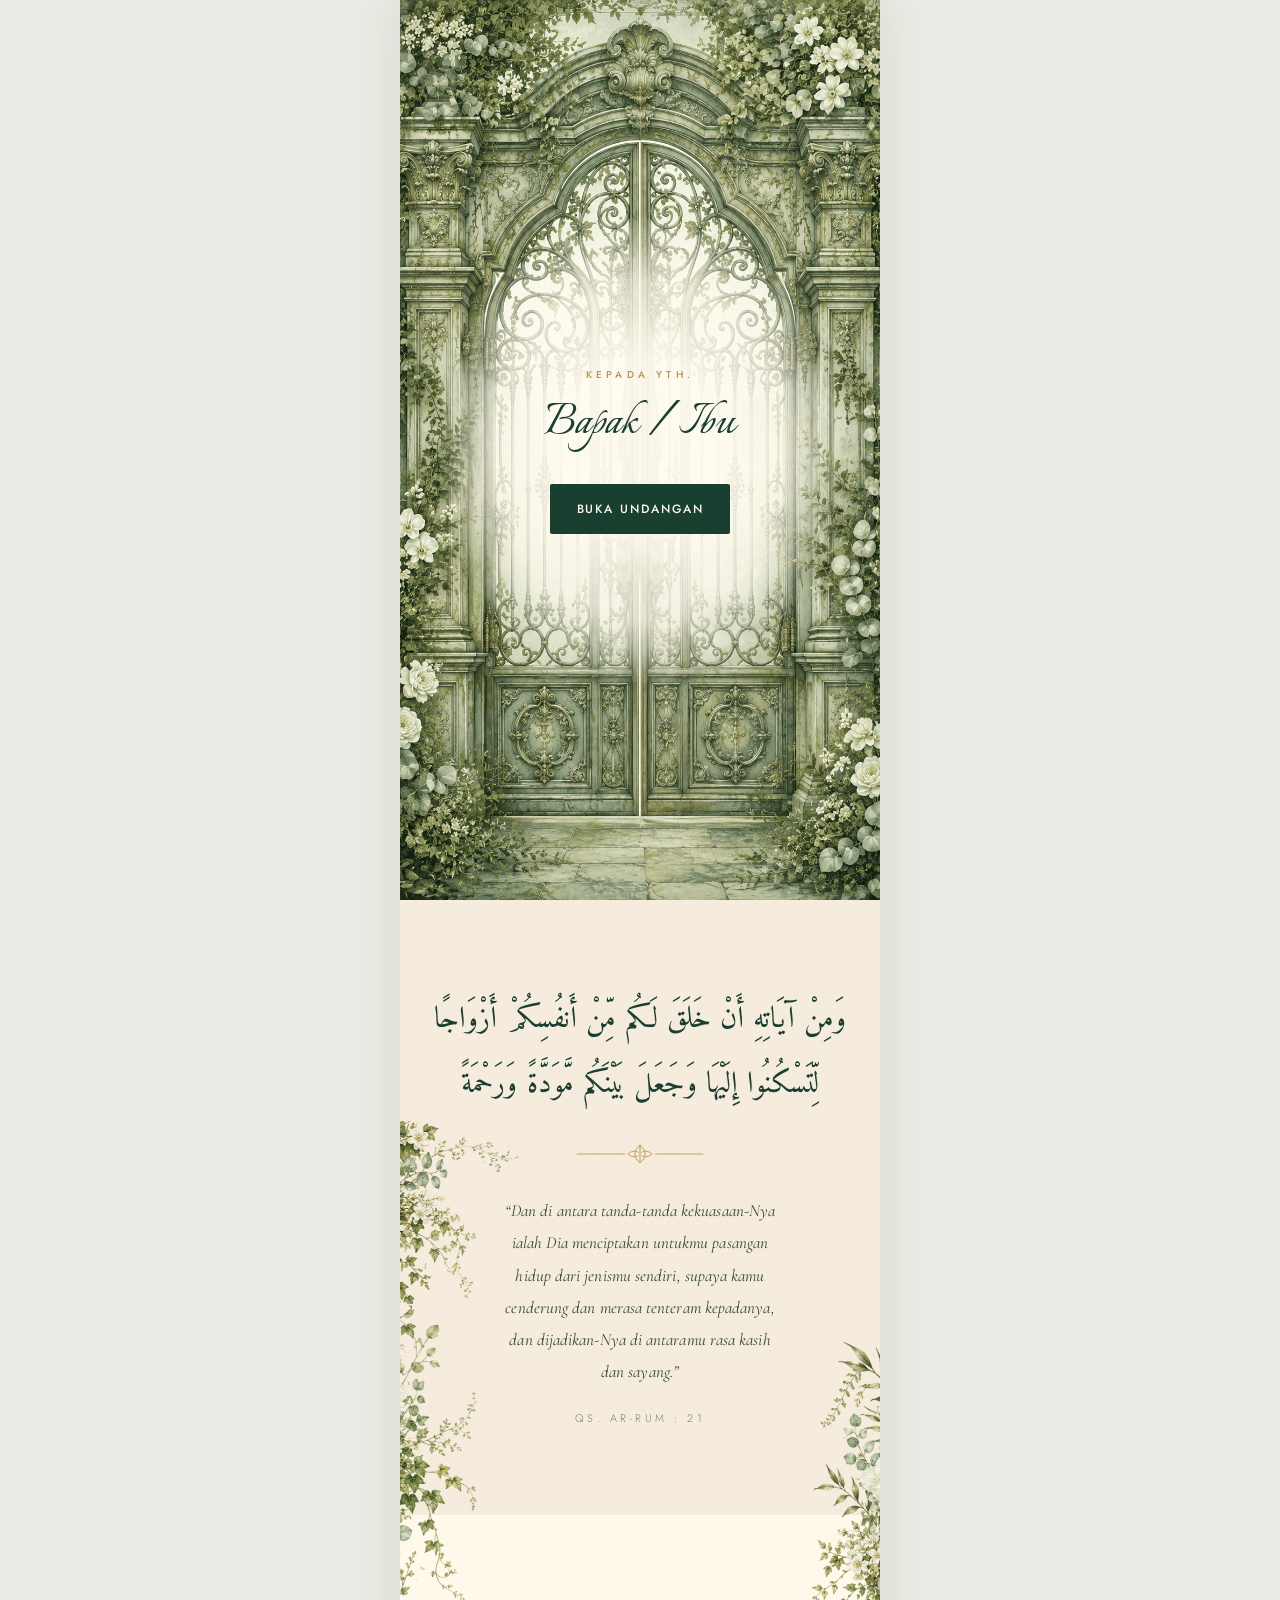
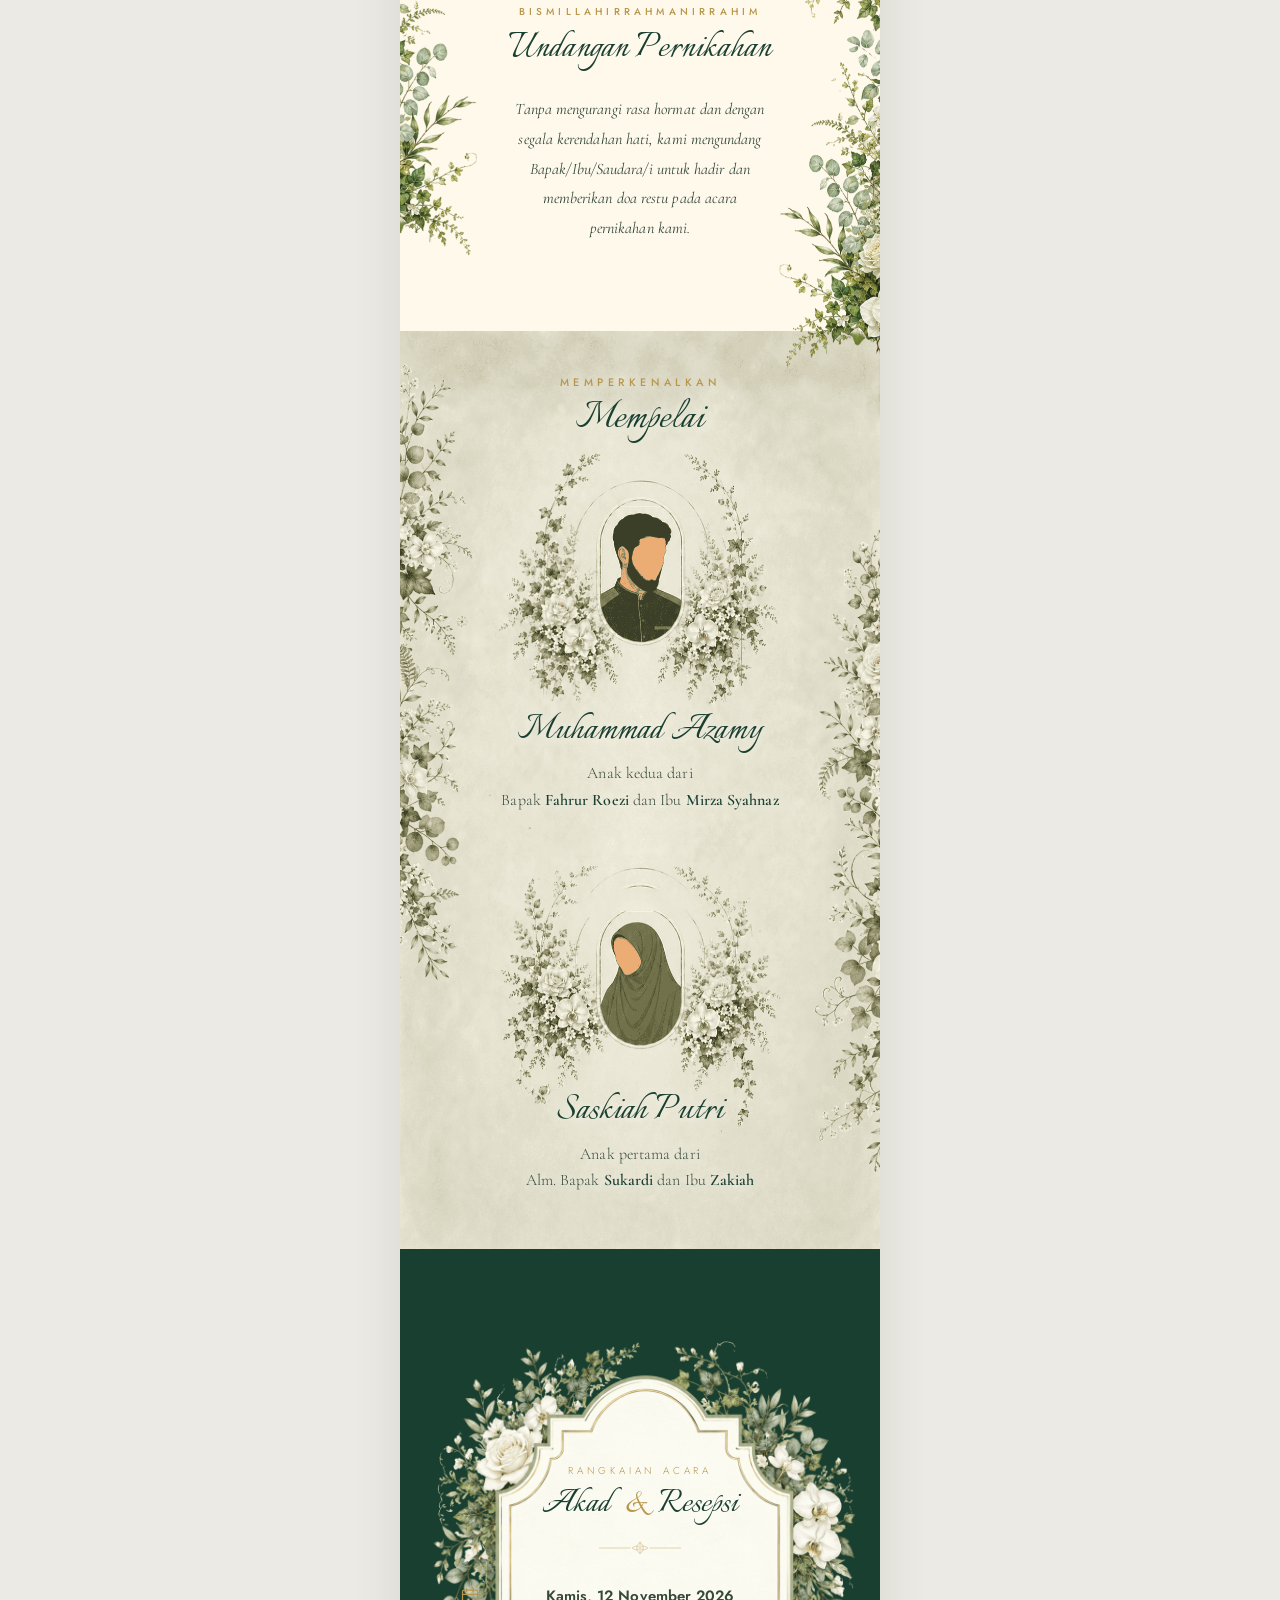
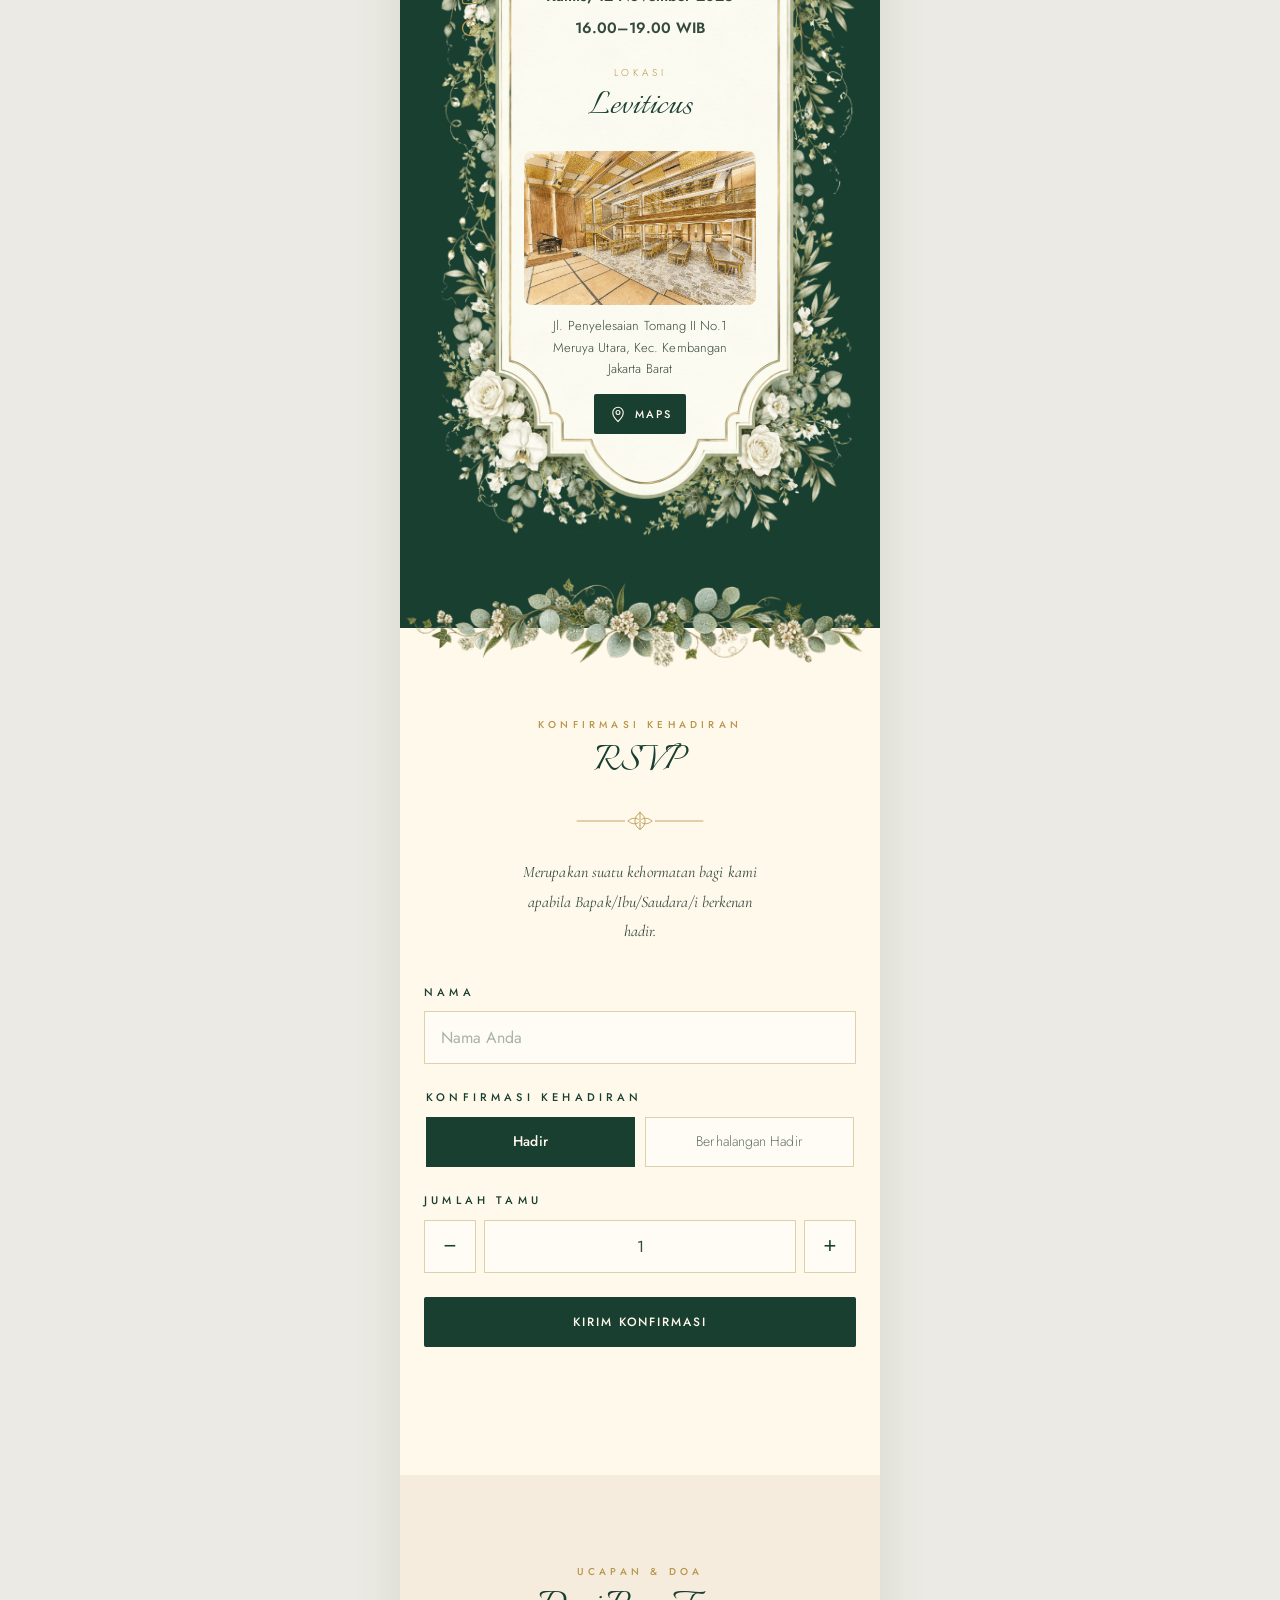
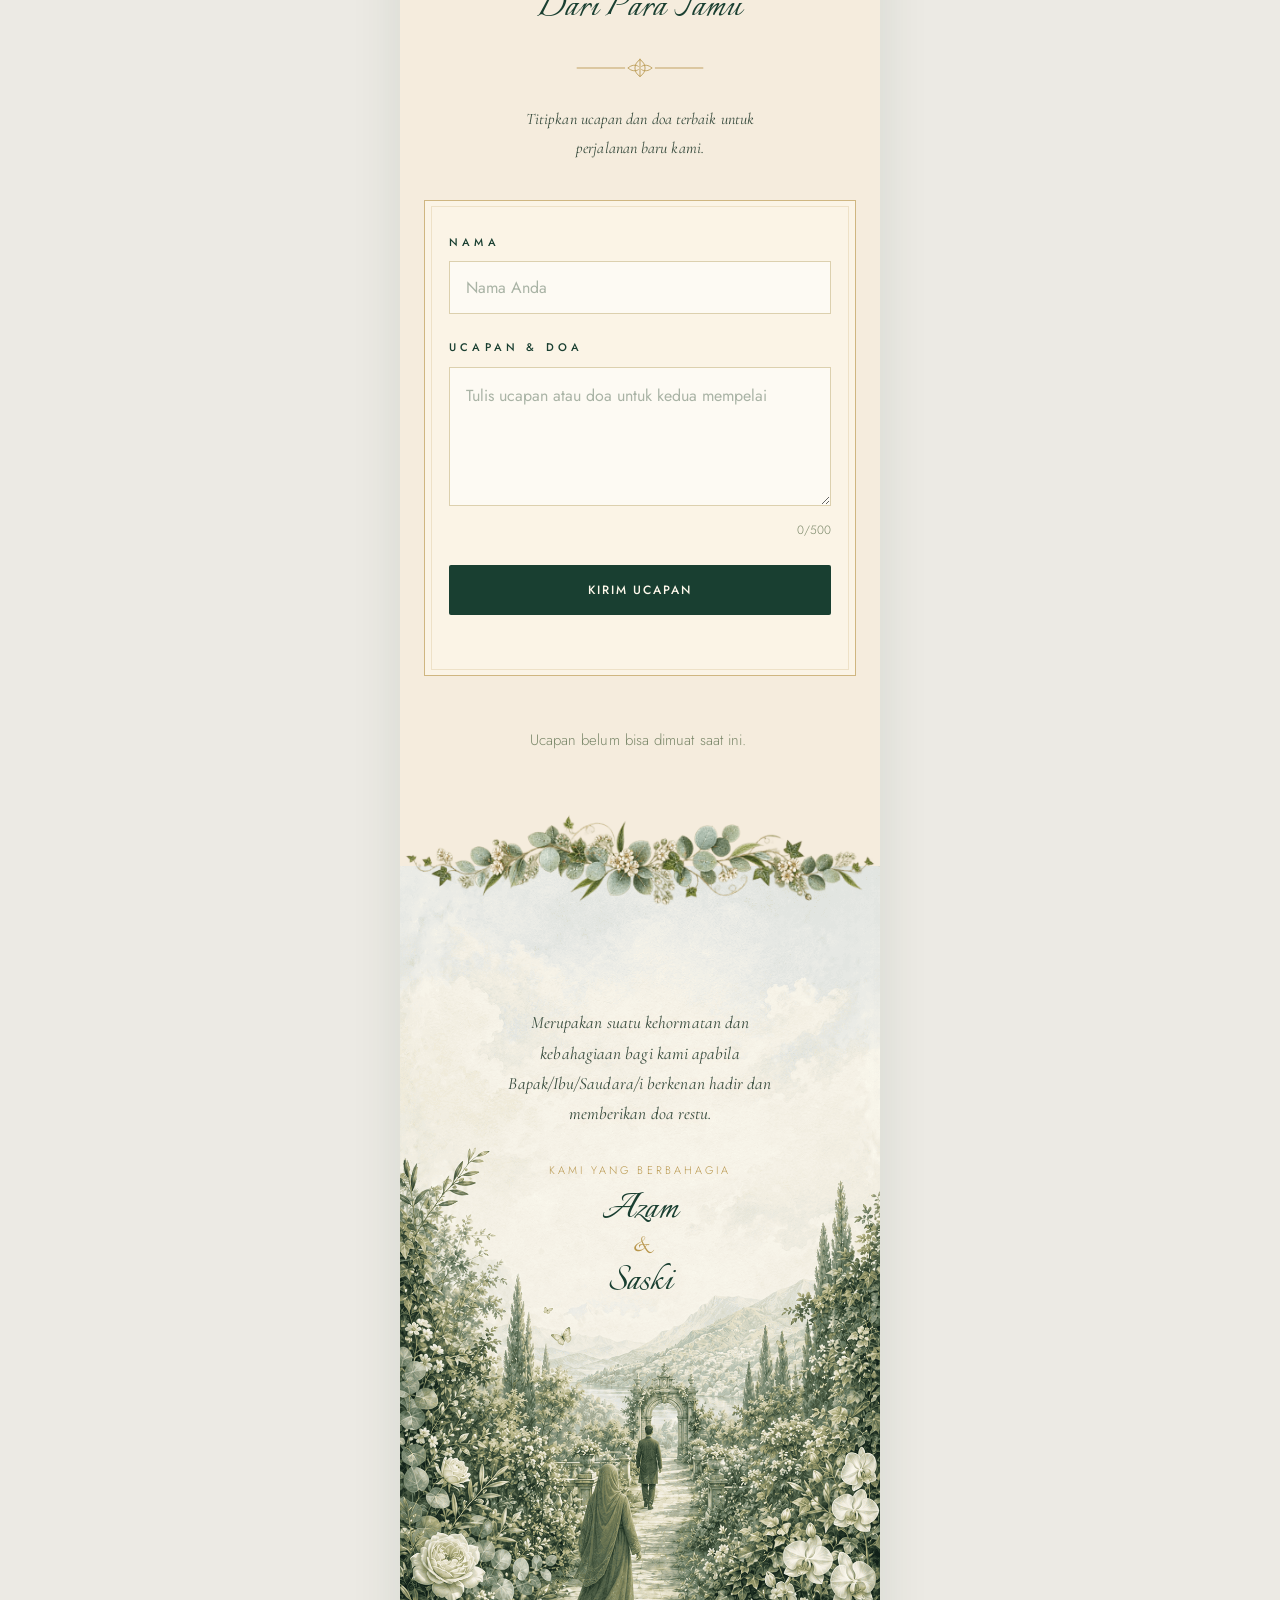
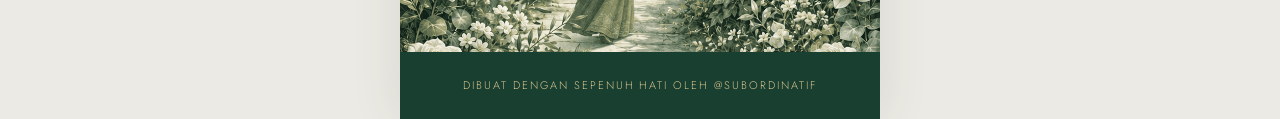
==== commit 30cc7c26: "feat: revamp ui ux" ====
--- a/index.html
+++ b/index.html
@@ -12,12 +12,15 @@
      kalau JavaScript gagal jalan. Sumber kebenaran = WEDDING_CONFIG.
      ============================================================ -->
 
-<title>Muhammad Azamy &amp; Saskiah Putri — Undangan Pernikahan</title>
+<title>Ayi &amp; Saski Wedding's Invitation</title>
+
+<link rel="icon" type="image/png" sizes="64x64" href="assets/img/favicon.png">
+<link rel="apple-touch-icon" sizes="180x180" href="assets/img/apple-touch-icon.png">
 
 <link rel="preconnect" href="https://fonts.googleapis.com">
 <link rel="preconnect" href="https://fonts.gstatic.com" crossorigin>
 <link rel="stylesheet" href="https://fonts.googleapis.com/css2?family=Italianno&family=Cormorant+Garamond:ital,wght@0,400;0,500;0,600;1,400;1,500&family=Jost:wght@300;400;500;600&family=Amiri:wght@400;700&display=swap">
-<link rel="stylesheet" href="style.css">
+<link rel="stylesheet" href="style.css?v=20260902-2">
 
 <!-- Tanpa JavaScript: cover disembunyikan dan halaman tetap bisa dibaca
      seluruhnya. Undangan tidak pernah terkunci. -->
@@ -146,55 +149,28 @@
 
 
 <!-- ============================================================
-     00 · COVER — gerbang yang membelah saat "Buka Undangan" ditekan
+     00 · COVER — gerbang taman yang membuka menuju undangan
      ============================================================ -->
 <div id="cover" class="cover">
 
-  <!-- Kedua daun gerbang memuat pemandangan yang IDENTIK dan selebar
-       layar penuh. Masing-masing dipotong 50% oleh induknya, sehingga
-       tersambung mulus sampai saat terbelah. -->
-  <div class="gate gate--l" aria-hidden="true"><div class="gate__in">
-    <div class="scene">
-      <span class="scene__pattern"></span>
-      <svg class="scene__arch" viewBox="0 0 300 520" preserveAspectRatio="none">
-        <path class="arch-outer" d="M10 518 L10 196 C10 100 72 28 150 14 C228 28 290 100 290 196 L290 518"/>
-        <path class="arch-inner" d="M24 518 L24 203 C24 114 82 47 150 33 C218 47 276 114 276 203 L276 518"/>
-      </svg>
-      <svg class="scene__key" viewBox="0 0 32 32"><path class="arch-key" d="M16 5 l7 11 -7 11 -7-11z"/></svg>
-      <svg class="scene__leaf scene__leaf--l" viewBox="0 0 170 130"><use href="#s-cluster" width="170" height="130"/></svg>
-      <svg class="scene__leaf scene__leaf--r" viewBox="0 0 170 130"><use href="#s-cluster" width="170" height="130" transform="translate(170,0) scale(-1,1)"/></svg>
-      <span class="scene__bfly scene__bfly--a"><svg viewBox="0 0 40 32" fill="var(--gold)"><use href="#s-bfly"/></svg></span>
-      <span class="scene__bfly scene__bfly--b"><svg viewBox="0 0 40 32" fill="var(--sage)"><use href="#s-bfly"/></svg></span>
-    </div>
-  </div></div>
-
-  <div class="gate gate--r" aria-hidden="true"><div class="gate__in">
-    <div class="scene">
-      <span class="scene__pattern"></span>
-      <svg class="scene__arch" viewBox="0 0 300 520" preserveAspectRatio="none">
-        <path class="arch-outer" d="M10 518 L10 196 C10 100 72 28 150 14 C228 28 290 100 290 196 L290 518"/>
-        <path class="arch-inner" d="M24 518 L24 203 C24 114 82 47 150 33 C218 47 276 114 276 203 L276 518"/>
-      </svg>
-      <svg class="scene__key" viewBox="0 0 32 32"><path class="arch-key" d="M16 5 l7 11 -7 11 -7-11z"/></svg>
-      <svg class="scene__leaf scene__leaf--l" viewBox="0 0 170 130"><use href="#s-cluster" width="170" height="130"/></svg>
-      <svg class="scene__leaf scene__leaf--r" viewBox="0 0 170 130"><use href="#s-cluster" width="170" height="130" transform="translate(170,0) scale(-1,1)"/></svg>
-      <span class="scene__bfly scene__bfly--a"><svg viewBox="0 0 40 32" fill="var(--gold)"><use href="#s-bfly"/></svg></span>
-      <span class="scene__bfly scene__bfly--b"><svg viewBox="0 0 40 32" fill="var(--sage)"><use href="#s-bfly"/></svg></span>
-    </div>
-  </div></div>
+  <!-- Satu foto utuh dicrop oleh dua panel. Saat panel bergeser, garis
+       tengah pada pintu asli tetap menjadi poros bukaan yang natural. -->
+  <div class="gate gate--l" aria-hidden="true">
+    <img class="gate__art" src="assets/img/gate.png" alt="" fetchpriority="high">
+  </div>
+  <div class="gate gate--r" aria-hidden="true">
+    <img class="gate__art" src="assets/img/gate.png" alt="" fetchpriority="high">
+  </div>
 
   <span class="gate__seam" aria-hidden="true"></span>
 
   <div class="cover__text">
     <p class="eyebrow">Kepada Yth.</p>
-    <p class="cover__hon">Bapak/Ibu/Saudara/i</p>
-    <h1 class="cover__guest" id="guestName">Bapak/Ibu/Saudara/i</h1>
-    <svg class="ornament ornament--sm" aria-hidden="true"><use href="#s-sprig"/></svg>
-    <p class="cover__date"><span data-wc="dateLong">Kamis, 12 November 2026</span></p>
+    <h1 class="cover__guest" id="guestName">Armia &amp; Istri</h1>
     <button type="button" class="btn btn--primary cover__btn" id="openBtn">
       Buka Undangan
     </button>
-    <p class="cover__hint">Mohon nyalakan suara untuk pengalaman terbaik</p>
+    <!-- <p class="cover__hint">Mohon nyalakan suara untuk pengalaman terbaik</p> -->
   </div>
 </div>
 
@@ -211,16 +187,10 @@
 
   <!-- ---------- 01 · HERO ---------- -->
   <section id="hero" class="sec sec--hero" tabindex="-1" aria-labelledby="heroNames">
-    <span class="layer layer--pattern" data-parallax="0.1" aria-hidden="true"></span>
-
-    <svg class="scene__arch scene__arch--ghost" viewBox="0 0 300 520" preserveAspectRatio="none" aria-hidden="true">
-      <path class="arch-ghost" d="M10 518 L10 196 C10 100 72 28 150 14 C228 28 290 100 290 196 L290 518"/>
-    </svg>
-
-    <svg class="scene__leaf scene__leaf--l" data-parallax="0.24" viewBox="0 0 170 130" aria-hidden="true"><use href="#s-cluster" width="170" height="130" opacity=".9"/></svg>
-    <svg class="scene__leaf scene__leaf--r" data-parallax="0.18" viewBox="0 0 170 130" aria-hidden="true"><use href="#s-cluster" width="170" height="130" opacity=".9" transform="translate(170,0) scale(-1,1)"/></svg>
-
-    <div class="bfly-field" aria-hidden="true">
+    <img class="hero__art" src="assets/img/arc.png" alt="" fetchpriority="high">
+    <span class="hero__veil" aria-hidden="true"></span>
+
+    <div class="bfly-field" data-parallax="0.1" aria-hidden="true">
       <span class="bfly bfly--1"><svg viewBox="0 0 40 32" fill="var(--gold)"><use href="#s-bfly"/></svg></span>
       <span class="bfly bfly--2"><svg viewBox="0 0 40 32" fill="var(--sage)"><use href="#s-bfly"/></svg></span>
       <span class="bfly bfly--3"><svg viewBox="0 0 40 32" fill="var(--green-mid)"><use href="#s-bfly"/></svg></span>
@@ -229,121 +199,20 @@
     <div class="wrap hero__in">
       <p class="eyebrow reveal">The Wedding Of</p>
       <h2 class="names reveal" id="heroNames">
-        <span class="names__n" data-wc="groom">Muhammad Azamy</span>
+        <span class="names__n" data-wc="groom">Azam</span>
         <span class="names__amp" aria-hidden="true">&amp;</span>
-        <span class="names__n" data-wc="bride">Saskiah Putri</span>
+        <span class="names__n" data-wc="bride">Saski</span>
       </h2>
       <svg class="ornament reveal" aria-hidden="true"><use href="#s-sprig"/></svg>
-      <p class="lead reveal">Dengan memohon rahmat dan ridho Allah SWT</p>
+      <!-- <p class="lead reveal">Dengan memohon rahmat dan ridho Allah SWT</p> -->
       <p class="hero__date reveal" data-wc="dateLongUpper">KAMIS, 12 NOVEMBER 2026</p>
       <span class="scroll-cue reveal" aria-hidden="true"><svg><use href="#i-down"/></svg></span>
     </div>
   </section>
 
 
-  <!-- ---------- 02 · AYAT / DOA ---------- -->
-  <section id="ayat" class="sec sec--ivory sec--pattern" aria-labelledby="ayatLbl">
-    <div class="wrap wrap--narrow center">
-      <h2 class="sr-only" id="ayatLbl">Ayat pilihan</h2>
-      <!-- GANTI: ayat / doa pilihan Anda -->
-      <p class="arabic reveal" lang="ar" dir="rtl">وَمِنْ آيَاتِهِ أَنْ خَلَقَ لَكُم مِّنْ أَنفُسِكُمْ أَزْوَاجًا لِّتَسْكُنُوا إِلَيْهَا وَجَعَلَ بَيْنَكُم مَّوَدَّةً وَرَحْمَةً</p>
-      <svg class="ornament reveal" aria-hidden="true"><use href="#s-sprig"/></svg>
-      <p class="verse reveal">&ldquo;Dan di antara tanda-tanda kekuasaan-Nya ialah Dia menciptakan untukmu pasangan hidup dari jenismu sendiri, supaya kamu cenderung dan merasa tenteram kepadanya, dan dijadikan-Nya di antaramu rasa kasih dan sayang.&rdquo;</p>
-      <p class="source reveal">QS. Ar-Rum : 21</p>
-    </div>
-  </section>
-
-
-  <!-- ---------- 03 · MEMPELAI ---------- -->
-  <section id="mempelai" class="sec" aria-labelledby="mempelaiLbl">
-    <div class="wrap center">
-      <p class="eyebrow reveal">Bismillahirrahmanirrahim</p>
-      <h2 class="sec__title reveal" id="mempelaiLbl">Mempelai</h2>
-      <p class="lead lead--tight reveal">Assalamu&rsquo;alaikum warahmatullahi wabarakatuh.<br>Tanpa mengurangi rasa hormat, kami mengundang Bapak/Ibu/Saudara/i untuk menghadiri acara pernikahan kami.</p>
-    </div>
-
-    <div class="wrap couple">
-      <article class="person reveal">
-        <svg class="person__arch" viewBox="0 0 220 300" preserveAspectRatio="none" aria-hidden="true">
-          <path d="M10 296 L10 132 C10 76 52 34 110 26 C168 34 210 76 210 132 L210 296"/>
-        </svg>
-        <div class="person__in">
-          <p class="person__role">Putra</p>
-          <h3 class="person__name" data-wc="groom">Muhammad Azamy</h3>
-          <svg class="ornament ornament--sm" aria-hidden="true"><use href="#s-sprig"/></svg>
-          <p class="person__parents">Putra dari<br>Bapak <b data-wc="groomFather">Fahrur Roezi</b><br>dan Ibu <b data-wc="groomMother">Mirza Syahnaz</b></p>
-        </div>
-      </article>
-
-      <div class="couple__amp reveal" aria-hidden="true">&amp;</div>
-
-      <article class="person person--alt reveal">
-        <svg class="person__arch" viewBox="0 0 220 300" preserveAspectRatio="none" aria-hidden="true">
-          <path d="M10 296 L10 132 C10 76 52 34 110 26 C168 34 210 76 210 132 L210 296"/>
-        </svg>
-        <div class="person__in">
-          <p class="person__role">Putri</p>
-          <h3 class="person__name" data-wc="bride">Saskiah Putri</h3>
-          <svg class="ornament ornament--sm" aria-hidden="true"><use href="#s-sprig"/></svg>
-          <p class="person__parents">Putri dari<br>Bapak <b data-wc="brideFather">Alm. Sukardi</b><br>dan Ibu <b data-wc="brideMother">Zakiah</b></p>
-        </div>
-      </article>
-    </div>
-  </section>
-
-
-  <!-- ---------- 04 · UNDANGAN ---------- -->
-  <section id="undangan" class="sec sec--invite" aria-labelledby="undanganLbl">
-    <svg class="invite__border" data-parallax="0.22" viewBox="0 0 360 200" preserveAspectRatio="xMidYMax slice" aria-hidden="true">
-      <use href="#s-cluster" x="-20" y="70" width="150" height="150" opacity=".55"/>
-      <use href="#s-cluster" x="-20" y="70" width="150" height="150" opacity=".55" transform="translate(360,0) scale(-1,1)"/>
-      <use href="#s-cluster" x="86" y="118" width="104" height="104" opacity=".35"/>
-      <use href="#s-cluster" x="86" y="118" width="104" height="104" opacity=".35" transform="translate(360,0) scale(-1,1)"/>
-    </svg>
-    <div class="wrap wrap--narrow center invite__in">
-      <h2 class="sec__title reveal" id="undanganLbl">Undangan</h2>
-      <svg class="ornament reveal" aria-hidden="true"><use href="#s-sprig"/></svg>
-      <p class="lead reveal">Dengan segala kerendahan hati, kami mengundang Bapak/Ibu/Saudara/i untuk hadir dan memberikan doa restu pada acara pernikahan kami.</p>
-    </div>
-  </section>
-
-
-  <!-- ---------- 05 · ACARA (hijau) ---------- -->
-  <section id="acara" class="sec sec--green" aria-labelledby="acaraLbl">
-    <div class="wrap center">
-      <p class="eyebrow eyebrow--on-green reveal">Save The Date</p>
-      <h2 class="sec__title sec__title--on-green reveal" id="acaraLbl">Akad &amp; Resepsi</h2>
-    </div>
-
-    <div class="wrap events">
-      <!-- GANTI: detail acara di WEDDING_CONFIG.events -->
-      <article class="ev reveal" data-stagger="0">
-        <p class="ev__kicker">Acara Pertama</p>
-        <h3 class="ev__name">Akad Nikah</h3>
-        <svg class="ornament ornament--sm" aria-hidden="true"><use href="#s-sprig"/></svg>
-        <dl class="ev__rows">
-          <div class="ev__row"><dt><svg aria-hidden="true"><use href="#i-cal"/></svg><span class="sr-only">Tanggal</span></dt><dd data-wc="dateLong">Kamis, 12 November 2026</dd></div>
-          <div class="ev__row"><dt><svg aria-hidden="true"><use href="#i-clock"/></svg><span class="sr-only">Waktu</span></dt><dd data-wc="akadTime">09.00 WIB</dd></div>
-          <div class="ev__row"><dt><svg aria-hidden="true"><use href="#i-pin"/></svg><span class="sr-only">Lokasi</span></dt><dd><b data-wc="venueName">Leviticus 11</b><br><span data-wc="venueAddress">Jl. Penyelesaian Tomang II No.1, Meruya Utara, Kec. Kembangan, Jakarta Barat</span></dd></div>
-        </dl>
-      </article>
-
-      <article class="ev reveal" data-stagger="1">
-        <p class="ev__kicker">Acara Kedua</p>
-        <h3 class="ev__name">Resepsi</h3>
-        <svg class="ornament ornament--sm" aria-hidden="true"><use href="#s-sprig"/></svg>
-        <dl class="ev__rows">
-          <div class="ev__row"><dt><svg aria-hidden="true"><use href="#i-cal"/></svg><span class="sr-only">Tanggal</span></dt><dd data-wc="dateLong">Kamis, 12 November 2026</dd></div>
-          <div class="ev__row"><dt><svg aria-hidden="true"><use href="#i-clock"/></svg><span class="sr-only">Waktu</span></dt><dd data-wc="resepsiTime">09.00 WIB</dd></div>
-          <div class="ev__row"><dt><svg aria-hidden="true"><use href="#i-pin"/></svg><span class="sr-only">Lokasi</span></dt><dd><b data-wc="venueName">Leviticus 11</b><br><span data-wc="venueAddress">Jl. Penyelesaian Tomang II No.1, Meruya Utara, Kec. Kembangan, Jakarta Barat</span></dd></div>
-        </dl>
-      </article>
-    </div>
-  </section>
-
-
-  <!-- ---------- 06 · COUNTDOWN (hijau, menyatu) ---------- -->
-  <section id="countdown" class="sec sec--green sec--count" aria-labelledby="countLbl">
+  <!-- ---------- 02 · COUNTDOWN ---------- -->
+  <!-- <section id="countdown" class="sec sec--green sec--count" aria-labelledby="countLbl">
     <svg class="count__art" viewBox="0 0 360 300" preserveAspectRatio="xMidYMax slice" aria-hidden="true">
       <path class="arch-gold" d="M78 290 L78 150 C78 106 112 74 180 66 C248 74 282 106 282 150 L282 290"/>
       <use href="#s-cluster" x="-16" y="188" width="130" height="130" opacity=".9"/>
@@ -369,43 +238,87 @@
         <svg aria-hidden="true"><use href="#i-cal"/></svg> Simpan ke Kalender
       </a>
     </div>
-  </section>
-
-
-  <!-- ---------- 07 · LOKASI ---------- -->
-  <section id="lokasi" class="sec" aria-labelledby="lokasiLbl">
+  </section> -->
+
+
+  <!-- ---------- 03 · AYAT / DOA ---------- -->
+  <section id="ayat" class="sec sec--ivory sec--pattern" aria-labelledby="ayatLbl">
     <div class="wrap wrap--narrow center">
-      <p class="eyebrow reveal">Lokasi Acara</p>
-      <h2 class="sec__title reveal" id="lokasiLbl" data-wc="venueName">Leviticus 11</h2>
-
-      <div class="mapcard reveal">
-        <svg class="mapcard__art" viewBox="0 0 320 170" aria-hidden="true">
-          <rect width="320" height="170" fill="#EFE3CB"/>
-          <g stroke="#DCCDA8" stroke-width="9" fill="none" stroke-linecap="square">
-            <path d="M0 104 H320 M96 0 V170 M232 0 V170 M0 40 H96"/>
-          </g>
-          <g stroke="#CBBB94" stroke-width="1.4" fill="none" stroke-dasharray="5 6">
-            <path d="M0 104 H320 M96 0 V170 M232 0 V170 M0 40 H96"/>
-          </g>
-          <g fill="var(--sage)" opacity=".5">
-            <circle cx="46" cy="140" r="16"/><circle cx="278" cy="66" r="13"/><circle cx="150" cy="24" r="11"/>
-          </g>
-          <rect x="112" y="52" width="52" height="40" rx="3" fill="#E3D5B6"/>
-          <rect x="248" y="118" width="46" height="34" rx="3" fill="#E3D5B6"/>
-          <g class="mapcard__pin">
-            <path d="M180 44 c14 0 24 11 24 24 0 17-24 40-24 40s-24-23-24-40c0-13 10-24 24-24Z" fill="var(--green-deep)"/>
-            <circle cx="180" cy="68" r="8" fill="var(--cream)"/>
-          </g>
-        </svg>
-        <div class="mapcard__body">
-          <p class="mapcard__addr" data-wc="venueAddress">Jl. Penyelesaian Tomang II No.1, Meruya Utara, Kec. Kembangan, Jakarta Barat</p>
-          <p class="mapcard__hint"><svg aria-hidden="true"><use href="#i-dir"/></svg> <span>Petunjuk Lokasi</span></p>
-          <a class="btn btn--primary btn--block" id="mapsBtn" href="#" target="_blank" rel="noopener noreferrer">
-            <svg aria-hidden="true"><use href="#i-pin"/></svg> Buka Google Maps
-          </a>
-        </div>
+      <h2 class="sr-only" id="ayatLbl">Ayat pilihan</h2>
+      <!-- GANTI: ayat / doa pilihan Anda -->
+      <p class="arabic reveal" lang="ar" dir="rtl">وَمِنْ آيَاتِهِ أَنْ خَلَقَ لَكُم مِّنْ أَنفُسِكُمْ أَزْوَاجًا لِّتَسْكُنُوا إِلَيْهَا وَجَعَلَ بَيْنَكُم مَّوَدَّةً وَرَحْمَةً</p>
+      <svg class="ornament reveal" aria-hidden="true"><use href="#s-sprig"/></svg>
+      <p class="verse reveal">&ldquo;Dan di antara tanda-tanda kekuasaan-Nya ialah Dia menciptakan untukmu pasangan hidup dari jenismu sendiri, supaya kamu cenderung dan merasa tenteram kepadanya, dan dijadikan-Nya di antaramu rasa kasih dan sayang.&rdquo;</p>
+      <p class="source reveal">QS. Ar-Rum : 21</p>
+    </div>
+  </section>
+
+
+  <div class="section-border reveal" aria-hidden="true">
+    <img class="section-border__art" src="assets/img/border.png" alt="" loading="lazy">
+  </div>
+
+
+  <!-- ---------- 03 · MEMPELAI ---------- -->
+  <section id="mempelai" class="sec" aria-labelledby="mempelaiLbl">
+    <div class="wrap center mempelai__intro">
+      <p class="eyebrow reveal">Bismillahirrahmanirrahim</p>
+      <h2 class="sec__title reveal" id="mempelaiLbl">Undangan Pernikahan</h2>
+      <p class="lead lead--tight reveal">Tanpa mengurangi rasa hormat dan dengan segala kerendahan hati, kami mengundang Bapak/Ibu/Saudara/i untuk hadir dan memberikan doa restu pada acara pernikahan kami.</p>
+    </div>
+
+    <figure class="couple reveal">
+      <img class="couple__artwork" src="assets/img/couple.png" alt="Ilustrasi Muhammad Azamy dan Saskiah Putri dalam taman bunga" loading="lazy">
+
+      <div class="couple__intro">
+        <p class="couple__intro-label">MEMPERKENALKAN</p>
+        <p class="couple__intro-title">Mempelai</p>
       </div>
-    </div>
+
+      <div class="couple__copy couple__copy--groom">
+        <h3 class="couple__name" data-wc="groomFull">Muhammad Azamy</h3>
+        <p class="couple__parents">Anak kedua dari<br>Bapak <b data-wc="groomFather">Fahrur Roezi</b> dan Ibu <b data-wc="groomMother">Mirza Syahnaz</b></p>
+      </div>
+
+      <div class="couple__copy couple__copy--bride">
+        <h3 class="couple__name" data-wc="brideFull">Saskiah Putri</h3>
+        <p class="couple__parents">Anak pertama dari<br>Alm. Bapak <b data-wc="brideFather">Sukardi</b> dan Ibu <b data-wc="brideMother">Zakiah</b></p>
+      </div>
+    </figure>
+  </section>
+
+
+  <!-- ---------- 04 · ACARA (hijau) ---------- -->
+  <section id="acara" class="sec sec--green" aria-labelledby="acaraLbl">
+    <div class="wrap events">
+      <article class="ev ev--continuous reveal">
+        <img class="ev__frame" src="assets/img/frame.png" alt="" aria-hidden="true">
+        <p class="ev__kicker">Rangkaian Acara</p>
+        <h2 class="ev__name" id="acaraLbl">Akad <span>&amp;</span> Resepsi</h2>
+        <svg class="ornament ornament--sm" aria-hidden="true"><use href="#s-sprig"/></svg>
+        <dl class="ev__rows">
+          <div class="ev__row"><dt><svg aria-hidden="true"><use href="#i-cal"/></svg><span class="sr-only">Tanggal</span></dt><dd data-wc="dateLong">Kamis, 12 November 2026</dd></div>
+          <div class="ev__row"><dt><svg aria-hidden="true"><use href="#i-clock"/></svg><span class="sr-only">Waktu</span></dt><dd data-wc="eventTime">16.00–19.00 WIB</dd></div>
+        </dl>
+
+        <div class="ev__venue">
+          <p class="ev__kicker ev__venue-kicker">Lokasi</p>
+          <h3 class="ev__name ev__venue-name" data-wc="venueName">Leviticus</h3>
+          <img class="ev__venue-photo" src="assets/img/leviticus.png" alt="Leviticus" loading="lazy">
+          <div class="mapcard__body">
+            <p class="mapcard__addr" data-wc-lines="venueAddressLines">
+              <span>Jl. Penyelesaian Tomang II No.1</span>
+              <span>Meruya Utara, Kec. Kembangan</span>
+              <span>Jakarta Barat</span>
+            </p>
+            <a class="btn btn--primary" id="mapsBtn" href="#" target="_blank" rel="noopener noreferrer">
+              <svg aria-hidden="true"><use href="#i-pin"/></svg> Maps
+            </a>
+          </div>
+        </div>
+      </article>
+    </div>
+    <img class="acara-rsvp-divider" src="assets/img/divider.png" alt="" aria-hidden="true">
   </section>
 
 
@@ -447,12 +360,6 @@
           </div>
         </div>
 
-        <div class="field">
-          <label for="rsvpMsg">Ucapan &amp; doa <span class="field__opt">(opsional)</span></label>
-          <textarea id="rsvpMsg" name="ucapan" rows="4" maxlength="500" placeholder="Tulis ucapan atau doa untuk kedua mempelai"></textarea>
-          <p class="field__count"><span id="msgCount">0</span>/500</p>
-        </div>
-
         <!-- honeypot anti-spam: disembunyikan dari manusia, diisi oleh bot -->
         <div class="hp" aria-hidden="true">
           <label for="rsvpWebsite">Website</label>
@@ -473,16 +380,39 @@
       <p class="eyebrow reveal">Ucapan &amp; Doa</p>
       <h2 class="sec__title reveal" id="ucapanLbl">Dari Para Tamu</h2>
       <svg class="ornament reveal" aria-hidden="true"><use href="#s-sprig"/></svg>
+      <p class="lead lead--tight reveal">Titipkan ucapan dan doa terbaik untuk perjalanan baru kami.</p>
+
+      <form class="form wish-form reveal" id="wishForm" novalidate>
+        <div class="field">
+          <label for="wishName">Nama</label>
+          <input type="text" id="wishName" name="nama" required maxlength="80" autocomplete="name" placeholder="Nama Anda">
+          <p class="field__err" id="wishErrName" hidden>Mohon isi nama Anda.</p>
+        </div>
+        <div class="field">
+          <label for="wishMessage">Ucapan &amp; doa</label>
+          <textarea id="wishMessage" name="ucapan" rows="4" required maxlength="500" placeholder="Tulis ucapan atau doa untuk kedua mempelai"></textarea>
+          <p class="field__err" id="wishErrMessage" hidden>Mohon tulis ucapan atau doa Anda.</p>
+          <p class="field__count"><span id="wishCount">0</span>/500</p>
+        </div>
+        <div class="hp" aria-hidden="true">
+          <label for="wishWebsite">Website</label>
+          <input type="text" id="wishWebsite" name="website" tabindex="-1" autocomplete="off">
+        </div>
+        <button type="submit" class="btn btn--primary btn--block" id="wishSubmit">Kirim Ucapan</button>
+        <p class="form__status" id="wishStatus" role="status" aria-live="polite"></p>
+      </form>
     </div>
     <div class="wrap wrap--narrow">
       <div class="wishes" id="wishesList" aria-live="polite" aria-busy="true">
         <p class="wishes__state" id="wishesState">Memuat ucapan&hellip;</p>
       </div>
     </div>
-  </section>
-
-
-  <!-- ---------- 10 · HADIAH ---------- -->
+    <img class="ucapan-closing-divider" src="assets/img/divider.png" alt="" aria-hidden="true">
+  </section>
+
+
+  <!-- WEDDING GIFT PAUSED
+  ---------- 10 · HADIAH ----------
   <section id="hadiah" class="sec" aria-labelledby="hadiahLbl">
     <div class="wrap wrap--narrow center">
       <p class="eyebrow reveal">Wedding Gift</p>
@@ -490,36 +420,19 @@
       <svg class="ornament reveal" aria-hidden="true"><use href="#s-sprig"/></svg>
       <p class="lead lead--tight reveal">Doa restu Anda adalah hadiah terindah bagi kami. Namun apabila ingin memberikan tanda kasih, dapat melalui:</p>
 
-      <!-- GANTI: rekening di WEDDING_CONFIG.gifts -->
       <div class="gifts" id="giftList"></div>
     </div>
   </section>
+  END WEDDING GIFT PAUSED -->
 
 
   <!-- ---------- 11 · PENUTUP ---------- -->
   <section id="penutup" class="sec sec--closing" aria-labelledby="penutupLbl">
-    <span class="layer layer--pattern" aria-hidden="true"></span>
-
-    <svg class="scene__arch" viewBox="0 0 300 520" preserveAspectRatio="none" aria-hidden="true">
-      <path class="arch-outer" d="M10 518 L10 196 C10 100 72 28 150 14 C228 28 290 100 290 196 L290 518"/>
-      <path class="arch-inner" d="M24 518 L24 203 C24 114 82 47 150 33 C218 47 276 114 276 203 L276 518"/>
-    </svg>
-    <svg class="scene__key" viewBox="0 0 32 32" aria-hidden="true"><path class="arch-key" d="M16 5 l7 11 -7 11 -7-11z"/></svg>
-
-    <svg class="scene__leaf scene__leaf--l" viewBox="0 0 170 130" aria-hidden="true"><use href="#s-cluster" width="170" height="130"/></svg>
-    <svg class="scene__leaf scene__leaf--r" viewBox="0 0 170 130" aria-hidden="true"><use href="#s-cluster" width="170" height="130" transform="translate(170,0) scale(-1,1)"/></svg>
-
-    <div class="bfly-field bfly-field--up" aria-hidden="true">
-      <span class="bfly bfly--u1"><svg viewBox="0 0 40 32" fill="var(--gold)"><use href="#s-bfly"/></svg></span>
-      <span class="bfly bfly--u2"><svg viewBox="0 0 40 32" fill="var(--sage)"><use href="#s-bfly"/></svg></span>
-      <span class="bfly bfly--u3"><svg viewBox="0 0 40 32" fill="var(--green-mid)"><use href="#s-bfly"/></svg></span>
-    </div>
+    <img class="closing__art" src="assets/img/ending.png" alt="" loading="lazy" decoding="async">
 
     <div class="wrap wrap--narrow center closing__in">
       <h2 class="sr-only" id="penutupLbl">Penutup</h2>
       <p class="lead reveal">Merupakan suatu kehormatan dan kebahagiaan bagi kami apabila Bapak/Ibu/Saudara/i berkenan hadir dan memberikan doa restu.</p>
-      <svg class="ornament reveal" aria-hidden="true"><use href="#s-sprig"/></svg>
-      <p class="closing__salam reveal">Wassalamu&rsquo;alaikum warahmatullahi wabarakatuh.</p>
       <p class="closing__from reveal">Kami yang berbahagia</p>
       <p class="names names--closing reveal">
         <span class="names__n" data-wc="groom">Muhammad Azamy</span>
@@ -527,6 +440,10 @@
         <span class="names__n" data-wc="bride">Saskiah Putri</span>
       </p>
     </div>
+
+    <footer class="foot">
+      <p>Dibuat dengan sepenuh hati oleh @subordinatif</p>
+    </footer>
   </section>
 
   <!-- pita berjalan bawah -->
@@ -534,9 +451,6 @@
     <div class="marquee__track" id="marqueeBot"></div>
   </div>
 
-  <footer class="foot">
-    <p>Dibuat dengan sepenuh hati &middot; <span data-wc="dateShort">12.11.2026</span></p>
-  </footer>
 </main>
 
 
@@ -548,6 +462,7 @@
 
 <audio id="bgAudio" loop preload="none"></audio>
 
-<script src="script.js"></script>
+<script src="form-data.js?v=20260902-2"></script>
+<script src="script.js?v=20260902-2"></script>
 </body>
 </html>
--- a/style.css
+++ b/style.css
@@ -33,7 +33,7 @@
   --f-arab:   'Amiri', 'Traditional Arabic', serif;
 
   --pad-x: 1.5rem;
-  --sec-y: clamp(4.5rem, 13vw, 8rem);
+  --sec-y: clamp(4.5rem, 13cqi, 8rem);
   --ease-gate: cubic-bezier(.76, 0, .24, 1);
   --ease-soft: cubic-bezier(.22, 1, .36, 1);
 
@@ -42,7 +42,7 @@
   --pattern: url("data:image/svg+xml,%3Csvg xmlns='http://www.w3.org/2000/svg' width='26' height='26' viewBox='0 0 26 26'%3E%3Cpath d='M13 3 16 10 23 13 16 16 13 23 10 16 3 13 10 10Z' fill='none' stroke='%231F4D3A' stroke-width='.7'/%3E%3C/svg%3E");
 
   /* lebar gerbang — dipakai bersama oleh cover, hero, dan penutup */
-  --arch-w: min(90vw, 23rem);
+  --arch-w: min(90cqi, 23rem);
 }
 
 /* ---------------------------------------------------------------
@@ -127,7 +127,7 @@
 
 .sec__title {
   font-family: var(--f-script);
-  font-size: clamp(2.5rem, 9vw, 3.75rem);
+  font-size: clamp(2.5rem, 9cqi, 3.75rem);
   font-weight: 400;
   line-height: 1.05;
   color: var(--green-deep);
@@ -146,9 +146,9 @@
   align-items: center;
   gap: .1em;
 }
-.names__n { font-size: clamp(2.25rem, 9.6vw, 3.5rem); display: block; }
+.names__n { font-size: clamp(2.25rem, 9.6cqi, 3.5rem); display: block; }
 .names__amp {
-  font-size: clamp(1.9rem, 8vw, 3rem);
+  font-size: clamp(1.9rem, 8cqi, 3rem);
   color: var(--sage);
   line-height: 1;
 }
@@ -187,7 +187,7 @@
 
 .arabic {
   font-family: var(--f-arab);
-  font-size: clamp(1.375rem, 6.5vw, 1.875rem);
+  font-size: clamp(1.375rem, 6.5cqi, 1.875rem);
   line-height: 2.15;
   color: var(--green-deep);
   margin: 0;
@@ -306,7 +306,7 @@
 .scene__leaf {
   position: absolute;
   bottom: 0;
-  width: clamp(8.5rem, 38vw, 14rem);
+  width: clamp(8.5rem, 38cqi, 14rem);
   height: auto;
   pointer-events: none;
 }
@@ -336,15 +336,27 @@
   width: 50.2%;
   overflow: hidden;
   z-index: 2;
-  transition: transform 1.25s var(--ease-gate) .3s,
-              box-shadow  1.25s ease .3s;
+  transition: transform 1.77s var(--ease-gate) .14s;
+  will-change: transform;
+  contain: paint;
+  backface-visibility: hidden;
 }
 .gate--l { left: 0; }
 .gate--r { right: 0; }
 
-.gate__in { position: absolute; top: 0; width: 100vw; height: 100%; }
-.gate--l .gate__in { left: 0; }
-.gate--r .gate__in { right: 0; }
+.gate__art {
+  position: absolute;
+  top: 0;
+  width: 100cqi;
+  max-width: none;
+  height: 100%;
+  object-fit: cover;
+  object-position: center;
+  user-select: none;
+  pointer-events: none;
+}
+.gate--l .gate__art { left: 0; }
+.gate--r .gate__art { right: 0; }
 
 .gate__seam {
   position: absolute;
@@ -354,8 +366,9 @@
   transition: opacity .4s ease;
 }
 
-.cover.is-open .gate--l { transform: translateX(-100.5%); box-shadow: 10px 0 30px rgba(31, 77, 58, .16); }
-.cover.is-open .gate--r { transform: translateX(100.5%);  box-shadow: -10px 0 30px rgba(31, 77, 58, .16); }
+.cover.is-open .gate--l { transform: translate3d(-100.5%, 0, 0); }
+.cover.is-open .gate--r { transform: translate3d(100.5%, 0, 0); }
+.cover.is-open { background: transparent; }
 .cover.is-open .gate__seam { opacity: 0; }
 
 .cover__text {
@@ -369,34 +382,30 @@
   text-align: center;
   /* dibatasi selebar bagian dalam gerbang supaya teks tidak
      pernah menembus garisnya, berapa pun panjang nama tamu */
-  padding: 2rem calc((100vw - var(--arch-w)) / 2 + 1.75rem);
-  transition: opacity .34s ease, transform .34s ease;
-}
-.cover.is-open .cover__text { opacity: 0; transform: translateY(-10px); pointer-events: none; }
-
-.cover__hon {
-  font-family: var(--f-serif);
-  font-size: 1rem;
-  color: var(--text-muted);
-  margin: .75rem 0 0;
-}
+  padding: 2rem calc((100cqi - var(--arch-w)) / 2 + 1.75rem);
+  isolation: isolate;
+  transition: opacity .28s ease, transform .28s ease;
+}
+.cover__text::before {
+  content: '';
+  position: absolute;
+  z-index: -1;
+  width: min(92cqi, 25rem);
+  height: min(58svh, 29rem);
+  background: radial-gradient(ellipse, rgba(255, 251, 240, .94) 0 28%, rgba(255, 251, 240, .72) 52%, transparent 73%);
+  pointer-events: none;
+}
+.cover.is-open .cover__text { opacity: 0; transform: scale(.97) translateY(-8px); pointer-events: none; }
+
 .cover__guest {
   font-family: var(--f-script);
-  font-size: clamp(2.5rem, 11.5vw, 4.25rem);
+  font-size: clamp(2.5rem, 11.5cqi, 4.25rem);
   font-weight: 400;
   line-height: 1.02;
   color: var(--green-deep);
-  margin: .35rem 0 0;
+  margin: .8rem 0 0;
   max-width: 100%;
   overflow-wrap: break-word;
-}
-.cover__date {
-  font-family: var(--f-sans);
-  font-size: .75rem;
-  letter-spacing: .22em;
-  text-transform: uppercase;
-  color: var(--text-muted);
-  margin: 0;
 }
 .cover__btn { margin-top: 2rem; }
 .cover__hint {
@@ -442,15 +451,13 @@
   min-height: 100svh;
   display: flex;
   align-items: center;
-  padding-block: clamp(3rem, 10vw, 6rem);
+  padding-block: clamp(3rem, 10cqi, 6rem);
   background: var(--cream);
 }
 .layer { position: absolute; inset: 0; pointer-events: none; }
 .layer--pattern { background-image: var(--pattern); opacity: .05; }
 
 .sec--hero .scene__arch { top: 9%; bottom: 13%; }
-.sec--closing .scene__arch { top: 7%; bottom: 9%; }
-.sec--closing .scene__key { top: calc(7% + 1.9rem); }
 
 .hero__in {
   position: relative;
@@ -464,8 +471,9 @@
 .hero__date {
   font-family: var(--f-sans);
   font-size: .75rem;
+  font-weight: 600;
   letter-spacing: .28em;
-  color: var(--text-muted);
+  color: var(--green-deep);
   margin: 1.5rem 0 0;
 }
 .scroll-cue {
@@ -486,75 +494,96 @@
    --------------------------------------------------------------- */
 #ayat .wrap { position: relative; z-index: 2; }
 
+/* The complete floral frame bridges the prayer and couple sections.
+   Half of its intrinsic height overlaps each adjoining background. */
+.section-border {
+  position: relative;
+  top: 2rem;
+  z-index: 4;
+  width: 100%;
+  aspect-ratio: 941 / 1672;
+  margin-block: -88.842cqi;
+  pointer-events: none;
+}
+.section-border__art {
+  width: 100%;
+  height: auto;
+}
+
 /* ---------------------------------------------------------------
    10 · MEMPELAI
    --------------------------------------------------------------- */
+#mempelai { padding-bottom: 0; }
+
+.mempelai__intro {
+  margin-bottom: var(--sec-y);
+}
 .couple {
-  margin-top: 3rem;
-  display: flex;
-  flex-direction: column;
-  align-items: center;
-  gap: 1.25rem;
-}
-.person {
   position: relative;
   width: 100%;
-  max-width: 22rem;
-  padding: 3.25rem 1.75rem 2.25rem;
+  aspect-ratio: 941 / 1799;
+  margin: 0;
+  overflow: hidden;
   text-align: center;
 }
-.person__arch {
-  position: absolute;
-  inset: 0;
-  width: 100%; height: 100%;
-}
-.person__arch path { stroke: var(--gold); stroke-width: 1; opacity: .75; }
-.person--alt .person__arch path { stroke: var(--sage); opacity: .8; }
-
-.person__in { position: relative; z-index: 2; }
-.person__role {
-  font-family: var(--f-sans);
-  font-size: .625rem;
-  letter-spacing: .32em;
+.couple__artwork {
+  display: block;
+  width: 100%;
+  height: 100%;
+  object-fit: contain;
+}
+.couple__intro {
+  position: absolute;
+  z-index: 2;
+  top: 4.5%;
+  left: 50%;
+  translate: -50% 0;
+  width: 80%;
+  text-align: center;
+  text-shadow: 0 1px 12px rgba(255, 253, 244, .96);
+}
+.couple__intro-label {
+  font-family: var(--f-sans);
+  font-size: clamp(.55rem, 2.25cqi, .675rem);
+  font-weight: 500;
+  letter-spacing: .42em;
   text-transform: uppercase;
   color: var(--gold);
   margin: 0;
 }
-.person__name {
+.couple__intro-title {
   font-family: var(--f-script);
-  font-size: clamp(1.95rem, 8.4vw, 3rem);
+  font-size: clamp(2.2rem, 9.5cqi, 2.85rem);
+  line-height: 1;
+  color: var(--green-deep);
+  margin: .4rem 0 0;
+}
+.couple__copy {
+  position: absolute;
+  z-index: 2;
+  left: 50%;
+  translate: -50% 0;
+  width: min(76%, 22rem);
+  text-shadow: 0 1px 12px rgba(255, 253, 244, .95);
+}
+.couple__copy--groom { top: 41%; }
+.couple__copy--bride { top: 82.5%; }
+.couple__name {
+  font-family: var(--f-script);
+  font-size: clamp(2rem, 9cqi, 2.7rem);
   font-weight: 400;
   line-height: 1.05;
   color: var(--green-deep);
-  margin: .25rem 0 0;
-}
-.person__parents {
+  margin: 0 0 .45rem;
+}
+.couple__parents {
   font-family: var(--f-serif);
-  font-size: 1rem;
-  line-height: 1.8;
+  font-size: clamp(.78rem, 3.35cqi, 1rem);
+  line-height: 1.65;
   color: var(--text-body);
   margin: 0;
 }
-.person__parents b { font-weight: 600; color: var(--green-deep); }
-
-.couple__amp {
-  font-family: var(--f-script);
-  font-size: 2.75rem;
-  color: var(--sage);
-  line-height: 1;
-}
-
-/* ---------------------------------------------------------------
-   11 · UNDANGAN
-   --------------------------------------------------------------- */
-.sec--invite { background: var(--cream); }
-.invite__border {
-  position: absolute;
-  left: 0; right: 0; bottom: -1rem;
-  width: 100%; height: 12rem;
-  pointer-events: none;
-}
-.invite__in { position: relative; z-index: 2; }
+.couple__parents b { font-weight: 600; color: var(--green-deep); }
 
 /* ---------------------------------------------------------------
    12 · ACARA
@@ -592,22 +621,58 @@
 }
 .ev__rows { margin: 1.25rem 0 0; display: grid; gap: 1rem; }
 .ev__row {
-  display: grid;
-  grid-template-columns: 1.5rem 1fr;
-  gap: .875rem;
-  align-items: start;
-  text-align: left;
-}
-.ev__row dt { margin: 0; color: var(--gold); padding-top: .15rem; }
+  position: relative;
+  display: block;
+  text-align: center;
+}
+.ev__row dt {
+  position: absolute;
+  top: 0;
+  left: -1.75rem;
+  margin: 0;
+  color: var(--gold);
+  padding-top: .15rem;
+}
 .ev__row dt svg { width: 1.25rem; height: 1.25rem; }
 .ev__row dd {
   margin: 0;
   font-family: var(--f-sans);
   font-size: .9375rem;
+  font-weight: 600;
   line-height: 1.65;
+  text-align: center;
   color: var(--text-body);
 }
 .ev__row dd b { font-weight: 500; color: var(--green-deep); }
+.ev__venue {
+  margin: 1.5rem 0 0;
+  padding-top: 0;
+  border-top: 0;
+}
+.ev__venue-photo {
+  display: block;
+  width: 76%;
+  aspect-ratio: 1537 / 1023;
+  object-fit: cover;
+  margin: 1.5rem 12% 0;
+  border-radius: 8px;
+}
+.acara-rsvp-divider,
+.ucapan-closing-divider {
+  position: absolute;
+  z-index: 6;
+  left: 0;
+  bottom: 0;
+  width: 100%;
+  height: auto;
+  transform: translateY(50%);
+  pointer-events: none;
+}
+#acara { z-index: 2; overflow: visible; }
+#acara .events { margin-top: 0; }
+#rsvp { z-index: 1; }
+#ucapan { z-index: 2; overflow: visible; }
+#penutup { z-index: 1; }
 
 /* ---------------------------------------------------------------
    13 · COUNTDOWN
@@ -633,7 +698,7 @@
 .count__num {
   font-family: var(--f-serif);
   font-weight: 600;
-  font-size: clamp(1.75rem, 8.4vw, 3rem);
+  font-size: clamp(1.75rem, 8.4cqi, 3rem);
   line-height: 1;
   color: var(--cream);
   font-variant-numeric: tabular-nums;
@@ -680,6 +745,24 @@
   50%      { transform: translateY(-6px) }
 }
 .mapcard__body { padding: 1.5rem 1.25rem 1.75rem; }
+.ev__venue .mapcard__body { padding: .75rem 0 0; }
+.ev__venue .mapcard__addr {
+  width: 92%;
+  margin-inline: auto;
+  display: grid;
+  gap: .25rem;
+  font-size: .8125rem;
+  line-height: 1.35;
+  text-align: center;
+}
+.ev__venue .mapcard__addr > span { white-space: nowrap; }
+.ev__venue #mapsBtn {
+  width: fit-content;
+  min-height: 2.5rem;
+  margin: 1rem auto 0;
+  padding: .625rem .875rem;
+  font-size: .6875rem;
+}
 .mapcard__addr {
   font-family: var(--f-sans);
   font-size: .9375rem;
@@ -921,17 +1004,9 @@
    18 · PENUTUP
    --------------------------------------------------------------- */
 .sec--closing {
-  background: var(--cream);
-  padding-block: clamp(5rem, 16vw, 9rem);
+  background: var(--green-deep);
 }
 .closing__in { position: relative; z-index: 3; }
-.closing__salam {
-  font-family: var(--f-sans);
-  font-size: .8125rem;
-  letter-spacing: .12em;
-  color: var(--text-muted);
-  margin: 0;
-}
 .closing__from {
   font-family: var(--f-sans);
   font-size: .6875rem;
@@ -941,9 +1016,15 @@
   margin: 2rem 0 0;
 }
 .names--closing { margin-top: .5rem; }
-.names--closing .names__n { font-size: clamp(2.1rem, 9vw, 3.5rem); }
+.names--closing .names__n { font-size: clamp(2.1rem, 9cqi, 3.5rem); }
 
 .foot {
+  position: absolute;
+  z-index: 3;
+  inset: auto 0 0;
+  display: block;
+  width: 100%;
+  box-sizing: border-box;
   background: var(--green-deep);
   color: var(--gold-soft);
   text-align: center;
@@ -1055,12 +1136,12 @@
 /* ---------------------------------------------------------------
    21 · DESKTOP
    --------------------------------------------------------------- */
-@media (min-width: 40rem) {
+@container (min-width: 40rem) {
   :root {
     --pad-x: 2.5rem;
-    --arch-w: min(86vw, 30rem);
+    --arch-w: min(86cqi, 30rem);
   }
-  .scene__leaf { width: clamp(10rem, 26vw, 16rem); }
+  .scene__leaf { width: clamp(10rem, 26cqi, 16rem); }
   .choice { gap: 1rem; }
   .events { flex-direction: row; align-items: stretch; }
   .ev { flex: 1; }
@@ -1069,16 +1150,16 @@
   .count__unit { min-width: 5rem; }
 }
 
-@media (min-width: 60rem) {
+@container (min-width: 60rem) {
   :root {
     --pad-x: 3rem;
     /* Gerbang harus ikut melebar di desktop. Kalau tetap 23rem,
        kolom teksnya cuma 320px dan nama mempelai terpecah dua baris
        di tengah layar 1440px. */
-    --arch-w: min(78vw, 34rem);
+    --arch-w: min(78cqi, 34rem);
   }
 
-  .scene__leaf { width: clamp(12rem, 21vw, 19rem); }
+  .scene__leaf { width: clamp(12rem, 21cqi, 19rem); }
   .scene__bfly--a { right: 22%; top: 17%; }
   .scene__bfly--b { left: 21%;  top: 25%; }
   .names__n { font-size: 4rem; }
@@ -1092,12 +1173,9 @@
     margin-top: 4rem;
   }
   .person { max-width: 24rem; }
-  .couple__amp { font-size: 3.5rem; }
-
   .lead { font-size: 1.1875rem; }
   .verse { font-size: 1.1875rem; max-width: 42ch; }
   .wishes { max-height: 30rem; }
-  .invite__border { height: 16rem; }
   .count__art { height: 24rem; }
 }
 
@@ -1105,6 +1183,342 @@
    22 · PREFERS-REDUCED-MOTION
    Halaman tetap utuh — hanya geraknya yang disederhanakan.
    --------------------------------------------------------------- */
+/* Premium recalibration: the palette and type stay, while whitespace and linework take over from decoration. */
+:root {
+  --green-deep: #193F31;
+  --green-mid: #315B47;
+  --sage: #7A8769;
+  --cream: #FFF9EC;
+  --ivory: #F5ECDD;
+  --gold: #B8964C;
+  --gold-soft: #D5C28D;
+  --text-body: #35493B;
+  --text-muted: #657065;
+  --line: #DCD0AE;
+  --sec-y: clamp(5.5rem, 14cqi, 9.5rem);
+}
+
+body { letter-spacing: .005em; }
+.sec--pattern::before, .layer--pattern, .scene__pattern { opacity: .032; }
+
+/* Premium restraint: the continuous marquee is removed from the reading flow. */
+.marquee { display: none; }
+
+.eyebrow { font-size: .625rem; font-weight: 500; letter-spacing: .42em; }
+.lead, .verse { font-weight: 400; }
+.lead { max-width: 37ch; }
+.verse { max-width: 39ch; }
+.source { letter-spacing: .32em; }
+.ornament { width: 8.5rem; opacity: .82; margin-block: 1.5rem; }
+.ornament--sm { width: 5.5rem; opacity: .7; }
+
+.btn {
+  min-height: 3.125rem;
+  border-radius: 2px;
+  padding-inline: 1.6rem;
+  font-size: .75rem;
+  font-weight: 500;
+  letter-spacing: .16em;
+  text-transform: uppercase;
+  transition: background-color .25s ease, color .25s ease, border-color .25s ease;
+}
+.btn:active { transform: none; }
+.btn--primary { box-shadow: none; }
+.btn--primary:hover { background: #285540; }
+.btn--gold:hover, .btn--ghost:hover { background: var(--gold); color: var(--green-deep); }
+
+.scene__bfly, .bfly-field { display: none; }
+.scroll-cue { width: 1.25rem; height: 1.25rem; margin-top: 3.5rem; animation: none; opacity: .55; }
+.hero__in, .closing__in { max-width: calc(var(--arch-w) - 1.5rem); }
+.names { gap: .04em; }
+.names__amp { color: var(--gold); font-size: clamp(1.65rem, 6cqi, 2.4rem); }
+.hero__date { font-size: .6875rem; letter-spacing: .34em; margin-top: 1.75rem; }
+
+.couple { gap: 1.75rem; }
+.person { padding: 3.75rem 2rem 2.75rem; }
+.person__arch path { stroke-width: .8; opacity: .6; }
+.person__role { letter-spacing: .4em; }
+.person__parents { line-height: 1.9; }
+/* Premium paper panels: quiet borders and no floating-card shadow. */
+.ev, .mapcard, .gift {
+  position: relative;
+  background: rgba(255, 249, 236, .72);
+  border: 1px solid rgba(184, 150, 76, .72);
+  border-radius: 0;
+  box-shadow: none;
+}
+.ev::before, .mapcard::before, .gift::before {
+  content: '';
+  position: absolute;
+  inset: .35rem;
+  border: 1px solid rgba(184, 150, 76, .22);
+  pointer-events: none;
+}
+.ev { padding: 2.75rem 2rem 3rem; }
+.ev__kicker, .field > label, .field > legend { letter-spacing: .38em; }
+.ev__rows { gap: 1.15rem; margin-top: 1.65rem; }
+.mapcard { margin-top: 2.75rem; }
+.mapcard__body { padding: 2rem 1.75rem 2.25rem; }
+.gift { padding: 2.25rem 1.75rem; }
+.gift__bank { font-size: .8125rem; letter-spacing: .34em; }
+
+.field input[type="text"], .field input[type="number"], .field textarea,
+.choice__opt span, .stepper__btn, .wish { border-radius: 0; }
+.field input[type="text"], .field input[type="number"], .field textarea,
+.choice__opt span, .stepper__btn { background: rgba(255, 255, 255, .55); }
+.wish { border-left-width: 1px; padding: 1.25rem; }
+.musicbtn { border-radius: 2px; box-shadow: none; }
+
+@container (min-width: 60rem) {
+  .events { gap: 2rem; }
+  .person { max-width: 25rem; }
+}
+
+/* ---------------------------------------------------------------
+   LUSH GARDEN EDITION
+   Arsitektur klasik dari arc.png menjadi panggung utama; ornamen SVG
+   mengulang bentuk dedaunannya tanpa mengubah palet dan tipografi.
+   --------------------------------------------------------------- */
+.sec--hero {
+  isolation: isolate;
+  background: var(--green-deep);
+  padding-block: clamp(3.5rem, 10cqi, 6rem);
+}
+.hero__art {
+  position: absolute;
+  inset-block: 0;
+  left: 50%;
+  translate: -50% 0;
+  width: 100%;
+  height: 100%;
+  max-width: none;
+  object-fit: cover;
+  object-position: center;
+  z-index: 0;
+}
+.main.is-opening .hero__art {
+  will-change: transform, opacity;
+  animation: arcEntrance 1.8s cubic-bezier(.2, .8, .2, 1) .12s both;
+}
+@keyframes arcEntrance {
+  from { opacity: 0; transform: scale(1.08); }
+  to   { opacity: 1; transform: scale(1); }
+}
+.hero__veil {
+  position: absolute;
+  inset: 0;
+  z-index: 1;
+  pointer-events: none;
+  background:
+    radial-gradient(ellipse at 50% 46%, rgba(255, 249, 236, .9) 0 18%, rgba(255, 249, 236, .56) 34%, transparent 58%),
+    linear-gradient(90deg, rgba(25, 63, 49, .52), transparent 18% 82%, rgba(25, 63, 49, .52));
+}
+.hero__in {
+  width: min(77cqi, 25rem);
+  max-width: 25rem;
+  padding: 1.5rem .5rem;
+  text-shadow: 0 1px 14px rgba(255, 249, 236, .85);
+}
+.main.is-opening .hero__in {
+  will-change: transform, opacity;
+  animation: heroContentEntrance .72s var(--ease-soft) 1.98s both;
+}
+@keyframes heroContentEntrance {
+  from { opacity: 0; transform: translate3d(0, 12px, 0); }
+  to   { opacity: 1; transform: translate3d(0, 0, 0); }
+}
+.sec--hero .eyebrow { color: #876f36; }
+.sec--hero .lead { color: var(--green-deep); }
+.sec--hero .scroll-cue { color: var(--green-deep); }
+
+/* Wreath portrait placeholders are ready for a future illustration image. */
+.person { padding: 3.5rem 1.5rem 3rem; }
+.person__portrait {
+  position: relative;
+  width: clamp(8.5rem, 36cqi, 10.5rem);
+  aspect-ratio: 1;
+  margin: 0 auto 2rem;
+  display: grid;
+  place-items: center;
+  border: 1px solid rgba(184, 150, 76, .8);
+  border-radius: 50%;
+  background: linear-gradient(145deg, rgba(255,255,255,.75), rgba(245,236,221,.88));
+  box-shadow: inset 0 0 0 .35rem rgba(255,249,236,.8);
+}
+.person__portrait > img {
+  width: 100%; height: 100%;
+  object-fit: cover;
+  border-radius: inherit;
+}
+.portrait__placeholder {
+  font-family: var(--f-sans);
+  font-size: .625rem;
+  line-height: 1.55;
+  letter-spacing: .28em;
+  text-transform: uppercase;
+  color: var(--sage);
+}
+.portrait__foliage {
+  position: absolute;
+  bottom: -1.3rem;
+  width: 7.75rem;
+  height: auto;
+  pointer-events: none;
+}
+.portrait__foliage--l { left: -3.25rem; transform: rotate(-16deg); }
+.portrait__foliage--r { right: -3.25rem; transform: rotate(16deg); }
+.person__role { margin-top: .25rem; }
+
+.events { justify-content: center; }
+.ev--continuous {
+  width: 100%;
+  max-width: 34rem;
+  margin-inline: auto;
+  overflow: hidden;
+  text-align: center;
+  background: transparent;
+  border: 0;
+  border-radius: 0;
+  box-shadow: none;
+  padding: clamp(7rem, 24cqi, 8rem) clamp(3.5rem, 14cqi, 4rem) clamp(6.5rem, 22cqi, 7.5rem);
+}
+.ev--continuous::before { display: none; }
+.ev__frame {
+  position: absolute;
+  z-index: 0;
+  inset: 0;
+  width: 100%;
+  height: 100%;
+  max-width: none;
+  object-fit: fill;
+  pointer-events: none;
+}
+.ev__name span { color: var(--gold); padding-inline: .12em; }
+.ev--continuous > .ev__kicker,
+.ev--continuous > #acaraLbl { transform: translateY(2cqi); }
+.ev--continuous .ev__rows { max-width: 25rem; margin-inline: auto; gap: .45rem; }
+.ev__foliage {
+  position: absolute;
+  bottom: -1.6rem;
+  width: 9rem;
+  opacity: .74;
+  pointer-events: none;
+}
+.ev__foliage--l { left: -2.6rem; transform: rotate(-8deg); }
+.ev__foliage--r { right: -2.6rem; transform: rotate(8deg); }
+.ev--continuous > :not(.ev__frame) { position: relative; z-index: 2; }
+
+/* Jumlah tamu intentionally spans the form after the wish field moved out. */
+.stepper {
+  display: grid;
+  grid-template-columns: 3.25rem minmax(0, 1fr) 3.25rem;
+  width: 100%;
+  max-width: none;
+  gap: .5rem;
+}
+.stepper__btn { width: 100%; }
+.wish-form {
+  position: relative;
+  padding: 2rem 1.5rem 1.25rem;
+  border: 1px solid rgba(184, 150, 76, .65);
+  background: rgba(255, 249, 236, .66);
+  text-align: left;
+}
+.wish-form::before {
+  content: '';
+  position: absolute;
+  inset: .35rem;
+  border: 1px solid rgba(184, 150, 76, .2);
+  pointer-events: none;
+}
+.wish-form > * { position: relative; z-index: 1; }
+#wishSubmit[disabled] { opacity: .6; cursor: progress; }
+
+/* Ending artwork is the complete closing scene; copy stays in its open sky. */
+.sec--closing {
+  isolation: isolate;
+  min-height: max(42rem, calc(100cqi * 1.7768));
+  display: flex;
+  align-items: flex-start;
+  padding: clamp(5rem, 23cqi, 8rem) var(--pad-x) clamp(20rem, 82cqi, 31rem);
+}
+.closing__art {
+  position: absolute;
+  inset: 0;
+  width: 100%;
+  height: 100%;
+  max-width: none;
+  object-fit: cover;
+  object-position: center;
+  z-index: 0;
+}
+.closing__in {
+  width: min(78cqi, 25rem);
+  max-width: 25rem;
+  padding: .5rem 0;
+  text-shadow: 0 1px 14px rgba(255, 249, 236, .88);
+}
+.closing__in .lead { font-size: clamp(.94rem, 4cqi, 1.08rem); line-height: 1.75; }
+
+/* Restore the garden's ambient life without letting it cross form content. */
+.scene__bfly, .bfly-field { display: block; }
+.bfly, .scene__bfly { will-change: transform, opacity; }
+.scroll-cue { animation: bob 2.8s ease-in-out infinite; }
+.reveal {
+  transition: opacity .95s ease, transform .95s var(--ease-soft);
+}
+.reveal:not(.is-in) { transform: translateY(18px); }
+.musicbtn { border-radius: 50%; }
+
+@container (min-width: 40rem) {
+  .hero__in { width: min(64cqi, 25rem); }
+  .person__portrait { width: 10.5rem; }
+  .wish-form { padding: 2.5rem 2.25rem 1.5rem; }
+}
+
+@container (min-width: 60rem) {
+  .hero__veil { background: radial-gradient(ellipse at 50% 46%, rgba(255,249,236,.88) 0 18%, rgba(255,249,236,.52) 34%, transparent 60%); }
+  .events { flex-direction: column; }
+  .person { padding-top: 4rem; }
+}
+
+/* ---------------------------------------------------------------
+   MOBILE CANVAS
+   Undangan selalu memakai komposisi ponsel. Pada layar lebar, body
+   hanya menjadi passe-partout netral dan tidak ikut mengubah layout.
+   --------------------------------------------------------------- */
+:root { --canvas-w: 30rem; }
+
+body { background: #ECEAE4; }
+
+.main,
+.cover {
+  container-type: inline-size;
+  --pad-x: 1.5rem;
+  --arch-w: min(90cqi, 23rem);
+}
+
+.main {
+  width: min(100%, var(--canvas-w));
+  margin-inline: auto;
+  overflow-x: clip;
+  background: var(--cream);
+}
+
+.cover {
+  inset: 0 auto 0 50%;
+  width: min(100%, var(--canvas-w));
+  transform: translateX(-50%);
+}
+
+.musicbtn {
+  right: max(1rem, calc((100vw - var(--canvas-w)) / 2 + 1rem));
+}
+
+@media (min-width: 30.0625rem) {
+  .main { box-shadow: 0 0 3rem rgba(25, 63, 49, .11); }
+}
+
 @media (prefers-reduced-motion: reduce) {
   html { scroll-behavior: auto; }
 
@@ -1121,6 +1535,8 @@
   .gate { transition: none !important; }
   .cover.is-open .gate--l,
   .cover.is-open .gate--r { transform: none !important; }
+  .main.is-opening .hero__art { animation: none !important; }
+  .main.is-opening .hero__in { animation: none !important; }
 
   /* reveal: fade saja, tanpa geser */
   .reveal { transform: none !important; transition: opacity .3s ease !important; }
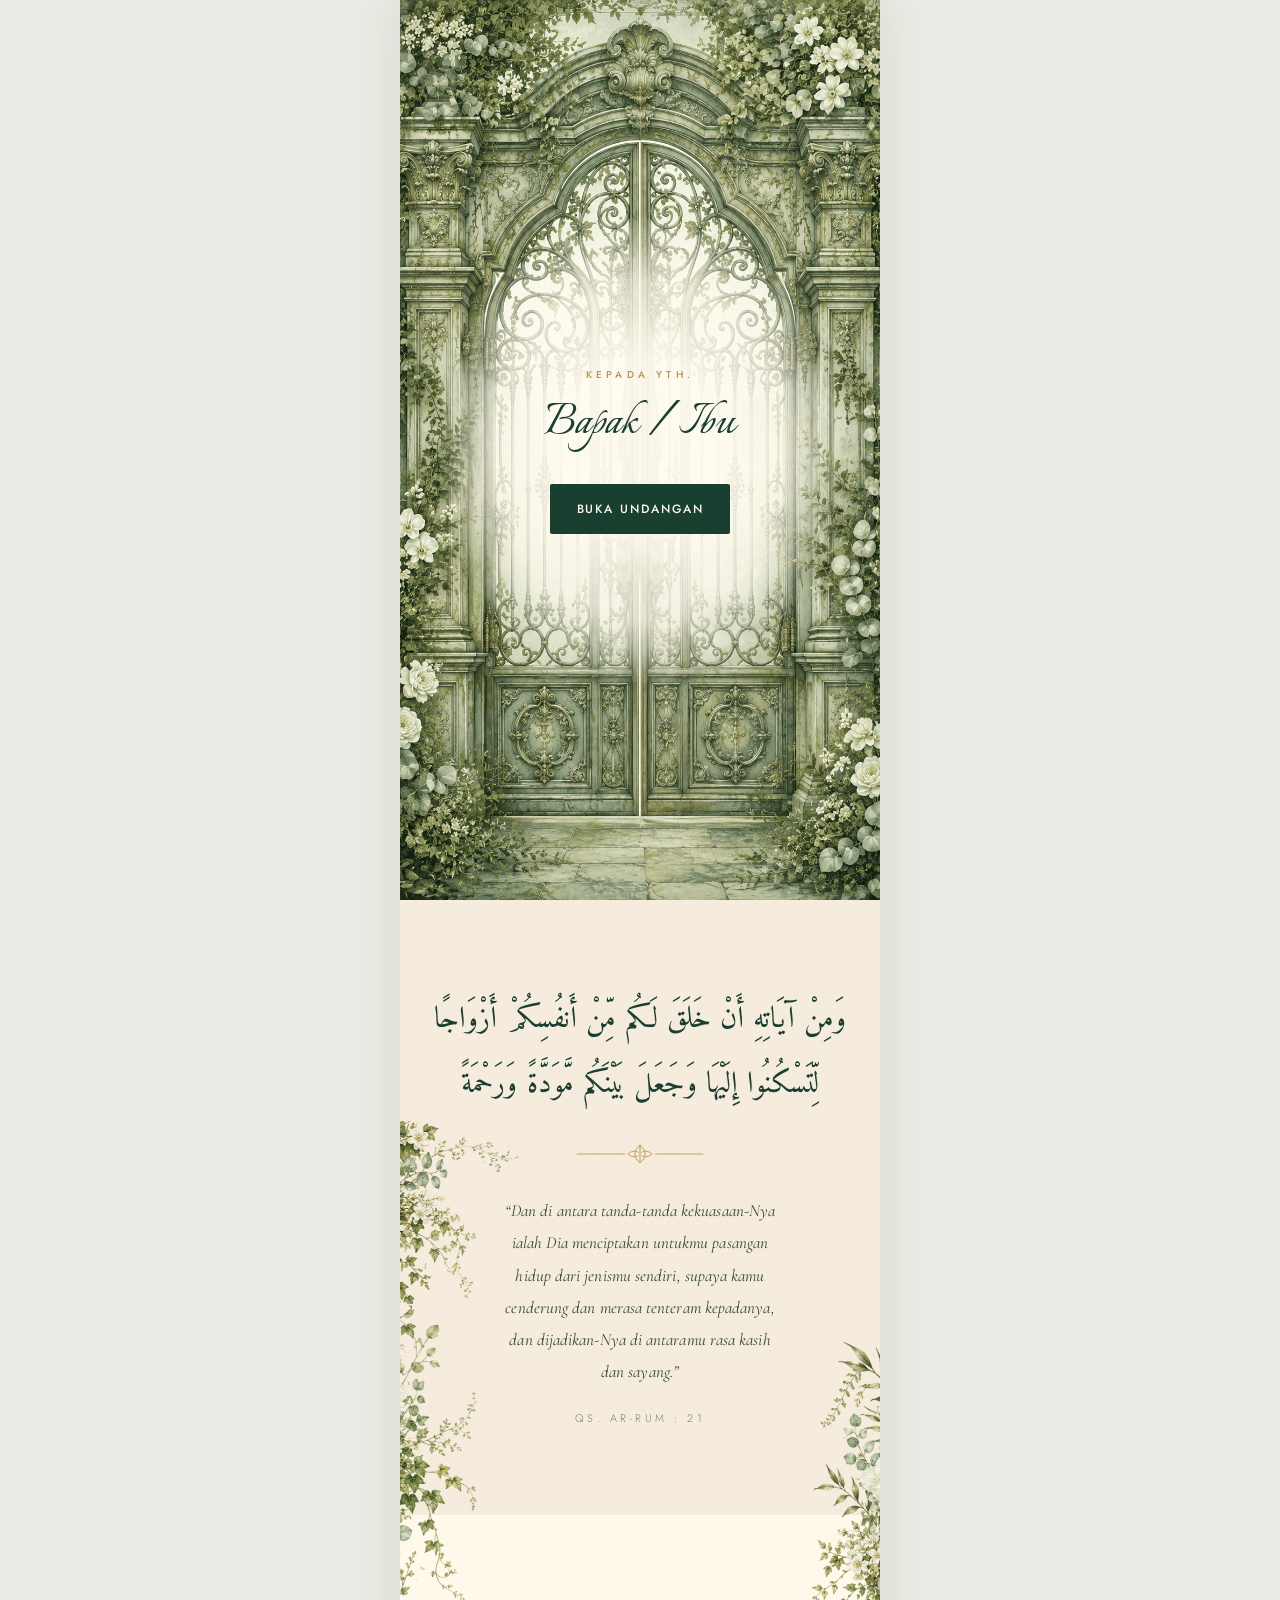
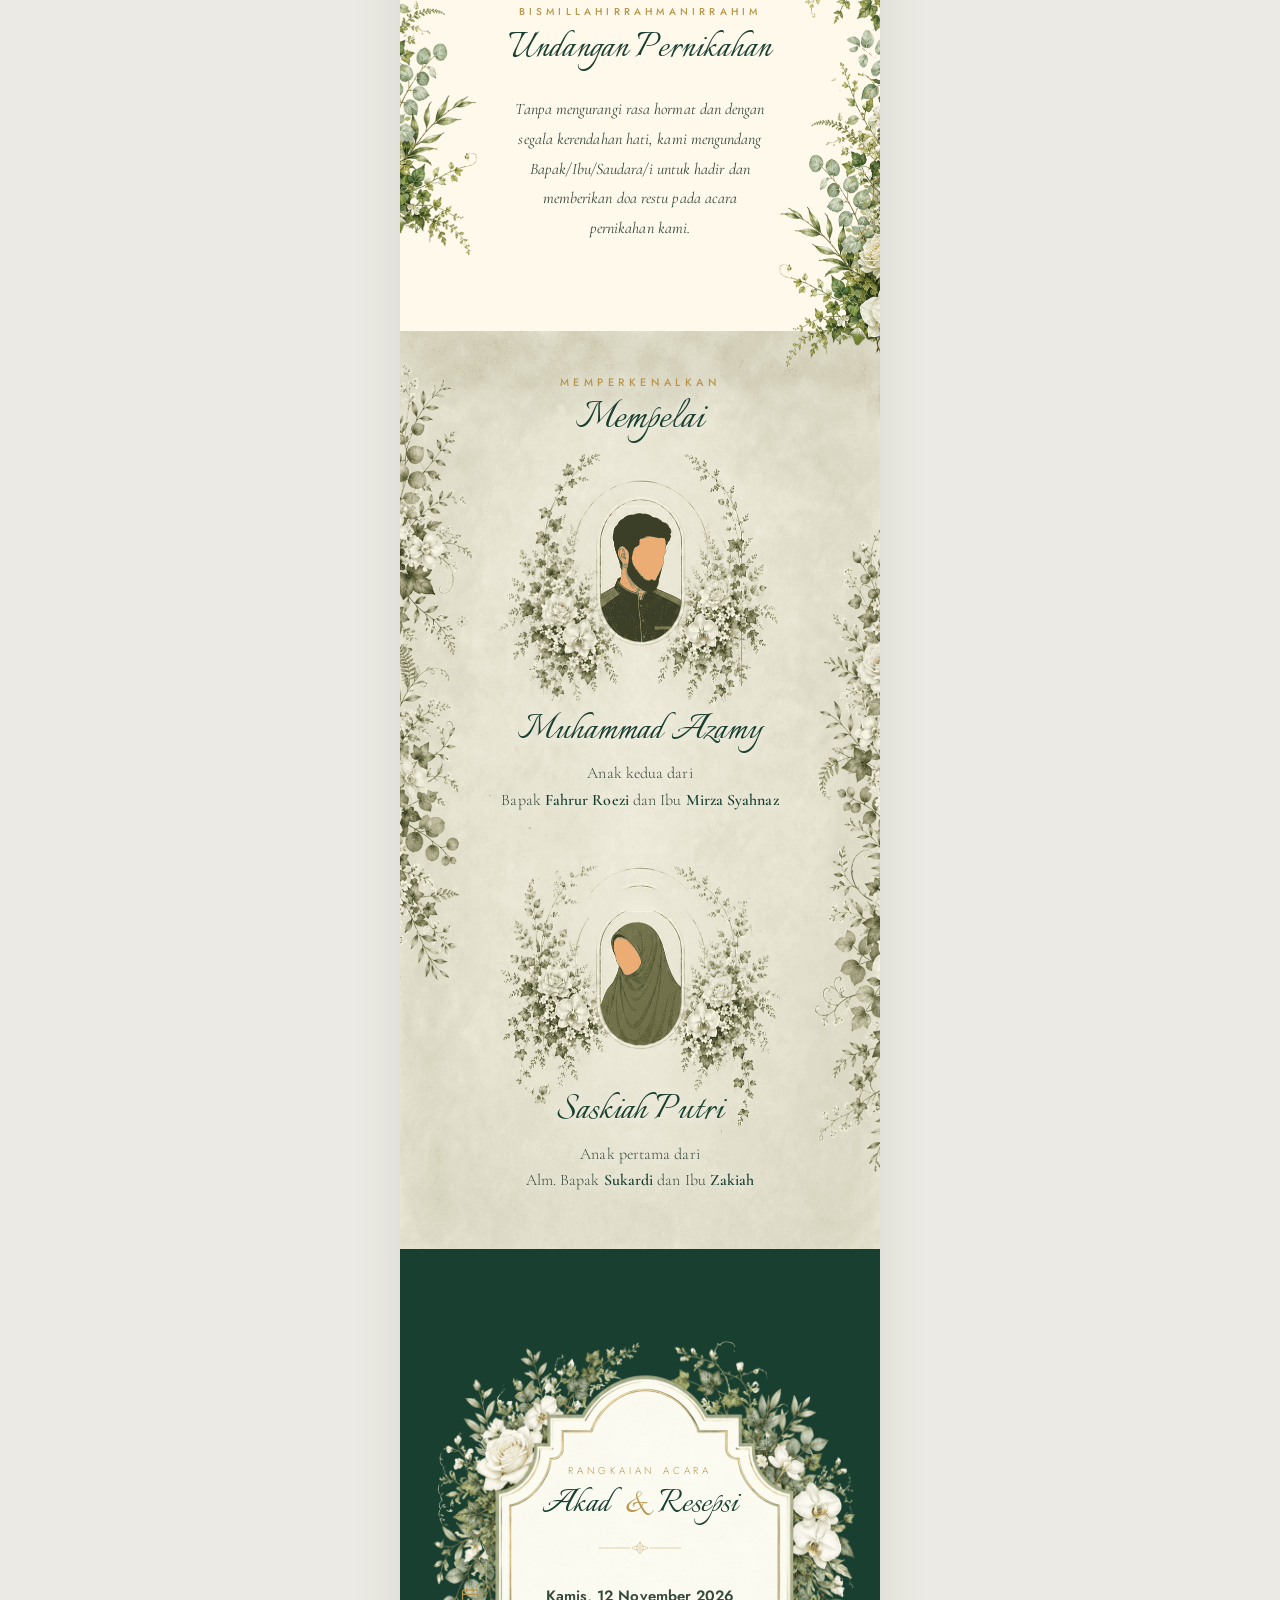
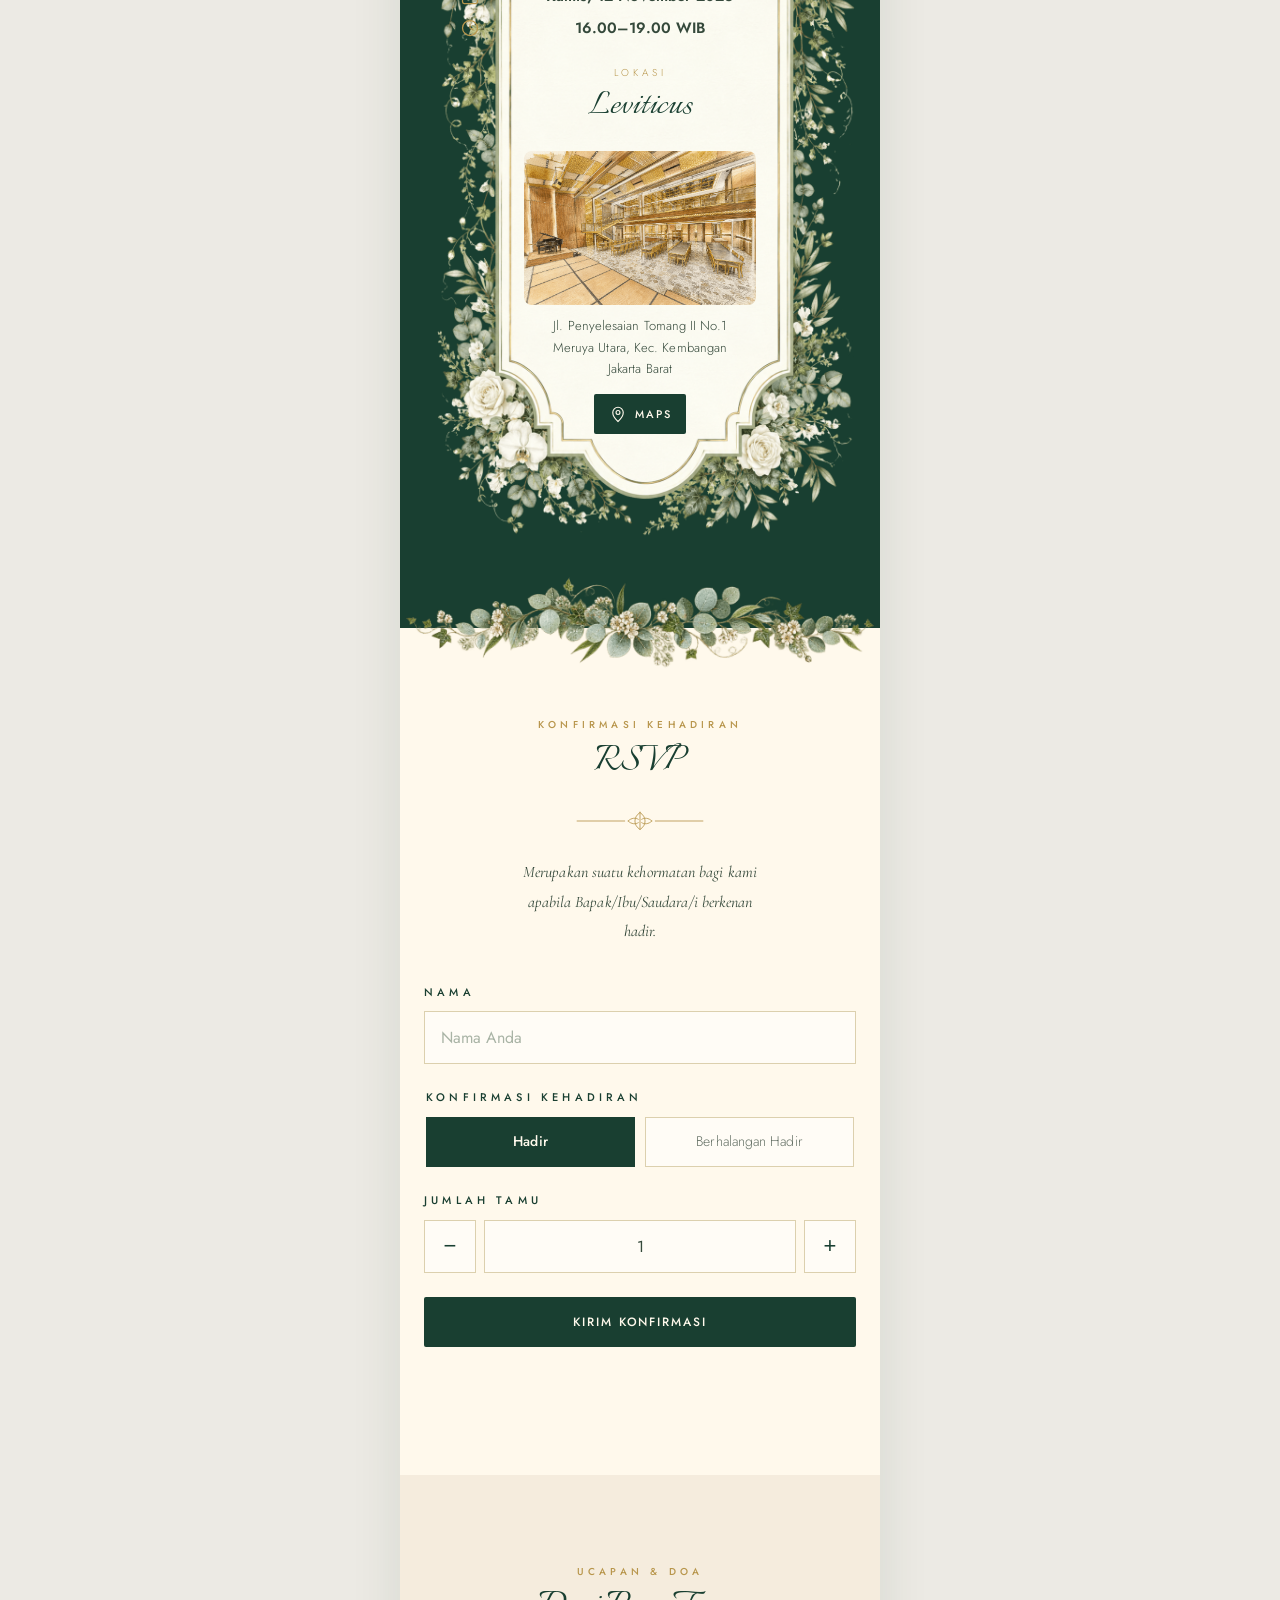
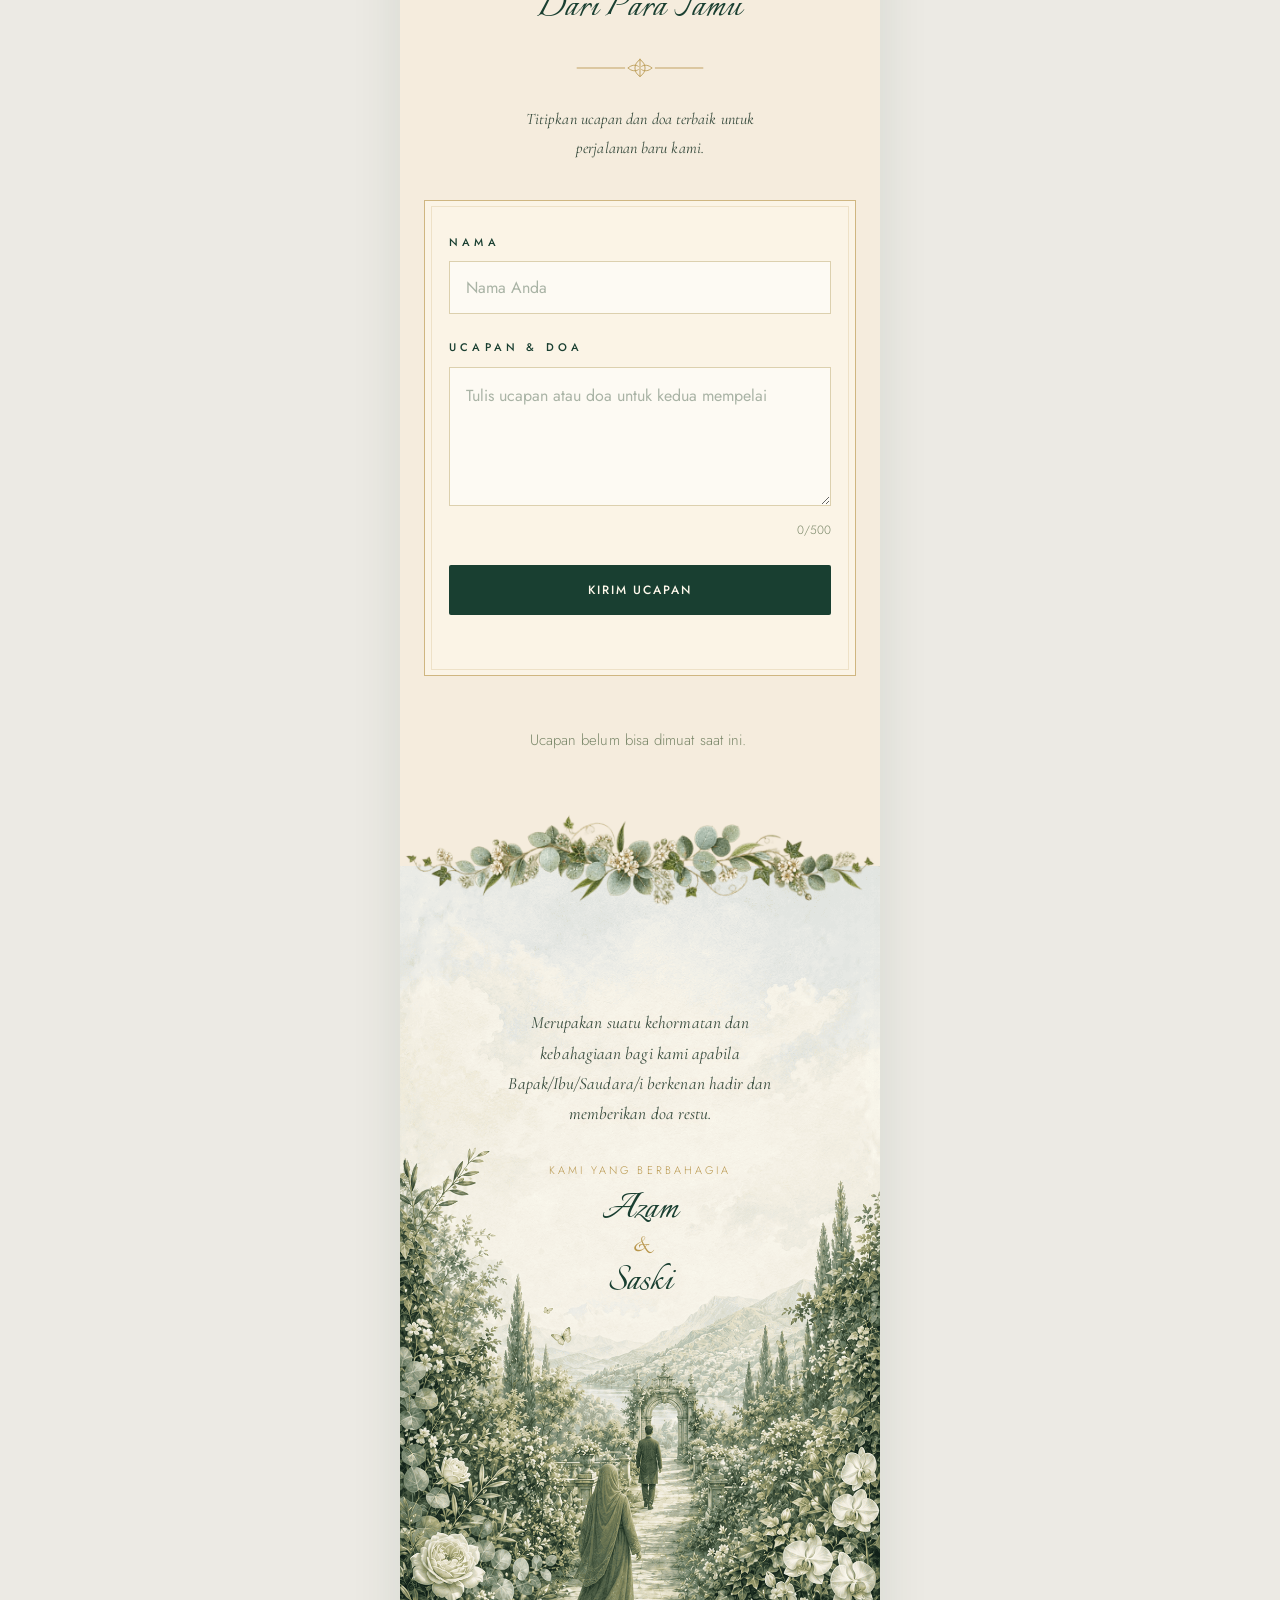
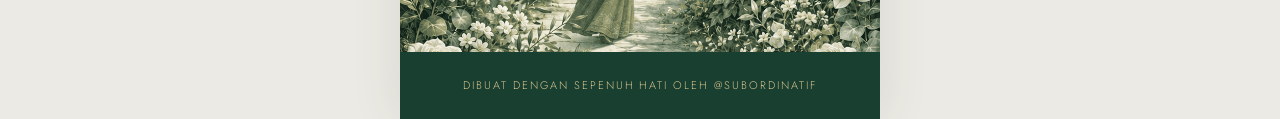
==== commit 10315d87: "feat: add butterfly sections" ====
--- a/index.html
+++ b/index.html
@@ -20,7 +20,7 @@
 <link rel="preconnect" href="https://fonts.googleapis.com">
 <link rel="preconnect" href="https://fonts.gstatic.com" crossorigin>
 <link rel="stylesheet" href="https://fonts.googleapis.com/css2?family=Italianno&family=Cormorant+Garamond:ital,wght@0,400;0,500;0,600;1,400;1,500&family=Jost:wght@300;400;500;600&family=Amiri:wght@400;700&display=swap">
-<link rel="stylesheet" href="style.css?v=20260902-2">
+<link rel="stylesheet" href="style.css?v=20260902-3">
 
 <!-- Tanpa JavaScript: cover disembunyikan dan halaman tetap bisa dibaca
      seluruhnya. Undangan tidak pernah terkunci. -->
@@ -191,9 +191,9 @@
     <span class="hero__veil" aria-hidden="true"></span>
 
     <div class="bfly-field" data-parallax="0.1" aria-hidden="true">
-      <span class="bfly bfly--1"><svg viewBox="0 0 40 32" fill="var(--gold)"><use href="#s-bfly"/></svg></span>
-      <span class="bfly bfly--2"><svg viewBox="0 0 40 32" fill="var(--sage)"><use href="#s-bfly"/></svg></span>
-      <span class="bfly bfly--3"><svg viewBox="0 0 40 32" fill="var(--green-mid)"><use href="#s-bfly"/></svg></span>
+      <span class="bfly bfly--1"><img src="assets/img/butterfly.png" alt=""></span>
+      <span class="bfly bfly--2"><img src="assets/img/butterfly.png" alt=""></span>
+      <span class="bfly bfly--3"><img src="assets/img/butterfly.png" alt=""></span>
     </div>
 
     <div class="wrap hero__in">
@@ -261,6 +261,12 @@
 
   <!-- ---------- 03 · MEMPELAI ---------- -->
   <section id="mempelai" class="sec" aria-labelledby="mempelaiLbl">
+    <div class="bfly-field bfly-field--mempelai" aria-hidden="true">
+      <span class="bfly bfly--m1"><img src="assets/img/butterfly.png" alt=""></span>
+      <span class="bfly bfly--m2"><img src="assets/img/butterfly.png" alt=""></span>
+      <span class="bfly bfly--m3"><img src="assets/img/butterfly.png" alt=""></span>
+    </div>
+
     <div class="wrap center mempelai__intro">
       <p class="eyebrow reveal">Bismillahirrahmanirrahim</p>
       <h2 class="sec__title reveal" id="mempelaiLbl">Undangan Pernikahan</h2>
@@ -324,6 +330,12 @@
 
   <!-- ---------- 08 · RSVP ---------- -->
   <section id="rsvp" class="sec" aria-labelledby="rsvpLbl">
+    <div class="bfly-field bfly-field--rsvp" aria-hidden="true">
+      <span class="bfly bfly--r1"><img src="assets/img/butterfly.png" alt=""></span>
+      <span class="bfly bfly--r2"><img src="assets/img/butterfly.png" alt=""></span>
+      <span class="bfly bfly--r3"><img src="assets/img/butterfly.png" alt=""></span>
+    </div>
+
     <div class="wrap wrap--narrow center">
       <p class="eyebrow reveal">Konfirmasi Kehadiran</p>
       <h2 class="sec__title reveal" id="rsvpLbl">RSVP</h2>
@@ -430,6 +442,12 @@
   <section id="penutup" class="sec sec--closing" aria-labelledby="penutupLbl">
     <img class="closing__art" src="assets/img/ending.png" alt="" loading="lazy" decoding="async">
 
+    <div class="bfly-field bfly-field--closing" aria-hidden="true">
+      <span class="bfly bfly--c1"><img src="assets/img/butterfly.png" alt=""></span>
+      <span class="bfly bfly--c2"><img src="assets/img/butterfly.png" alt=""></span>
+      <span class="bfly bfly--c3"><img src="assets/img/butterfly.png" alt=""></span>
+    </div>
+
     <div class="wrap wrap--narrow center closing__in">
       <h2 class="sr-only" id="penutupLbl">Penutup</h2>
       <p class="lead reveal">Merupakan suatu kehormatan dan kebahagiaan bagi kami apabila Bapak/Ibu/Saudara/i berkenan hadir dan memberikan doa restu.</p>
--- a/style.css
+++ b/style.css
@@ -1083,15 +1083,37 @@
 
 .bfly-field { position: absolute; inset: 0; pointer-events: none; z-index: 2; }
 .bfly { position: absolute; display: block; opacity: 0; }
-.bfly svg { width: 100%; height: 100%; }
+.bfly img { width: 100%; height: 100%; object-fit: contain; }
 
 /* Kupu-kupu hero.
    Kolom teks di HP hanya menyisakan ~35px di tiap tepi, jadi posisi
    dan amplitudo geraknya dipilih agar lintasannya selalu berada di
    BAWAH atau DI ATAS blok teks, bukan menyeberanginya. */
-.bfly--1 { left: 4%;  top: 21%;    width: 26px; height: 21px; animation: drift1 14s ease-in-out infinite 1s; }
-.bfly--2 { right: 4%; top: 28%;    width: 20px; height: 16px; animation: drift2 18s ease-in-out infinite 3.5s; }
-.bfly--3 { right: 10%; bottom: 11%; width: 16px; height: 13px; animation: drift3 16s ease-in-out infinite 6s; }
+.bfly--1 { left: 4%;  top: 21%;    width: 40px; height: 40px; animation: drift1 14s ease-in-out infinite -2s; }
+.bfly--2 { right: 4%; top: 28%;    width: 32px; height: 32px; animation: drift2 18s ease-in-out infinite -7s; }
+.bfly--3 { right: 10%; bottom: 11%; width: 26px; height: 26px; animation: drift3 16s ease-in-out infinite -10s; }
+
+/* Section genap bila cover dihitung sebagai layar pertama:
+   hero, mempelai, RSVP, dan penutup. Setiap jalur dijaga di tepi agar
+   kupu-kupu tidak melintasi nama, frame acara, atau kontrol formulir. */
+#mempelai > :not(.bfly-field),
+#rsvp > :not(.bfly-field) { position: relative; z-index: 3; }
+
+.bfly-field--mempelai,
+.bfly-field--rsvp { z-index: 1; }
+.bfly-field--closing { z-index: 1; }
+
+.bfly--m1 { left: -0.3rem; top: 13%; width: 34px; height: 34px; animation: drift1 17s ease-in-out infinite -3s; }
+.bfly--m2 { right: .1rem; top: 47%; width: 27px; height: 27px; animation: drift2 20s ease-in-out infinite -9s; }
+.bfly--m3 { left: 7%; bottom: 8%; width: 21px; height: 21px; animation: drift3 15s ease-in-out infinite -12s; }
+
+.bfly--r1 { right: -.2rem; top: 9%; width: 31px; height: 31px; animation: drift2 18s ease-in-out infinite -4s; }
+.bfly--r2 { left: -.25rem; top: 52%; width: 24px; height: 24px; animation: drift1 21s ease-in-out infinite -11s; }
+.bfly--r3 { right: 8%; bottom: 7%; width: 19px; height: 19px; animation: drift3 16s ease-in-out infinite -13s; }
+
+.bfly--c1 { left: 3%; top: 18%; width: 31px; height: 31px; animation: drift1 19s ease-in-out infinite -5s; }
+.bfly--c2 { right: 4%; top: 46%; width: 25px; height: 25px; animation: drift2 22s ease-in-out infinite -12s; }
+.bfly--c3 { left: 12%; bottom: 18%; width: 20px; height: 20px; animation: drift3 17s ease-in-out infinite -14s; }
 
 @keyframes drift1 {
   0%   { opacity: 0; transform: translate(0, 0) rotate(0deg) }
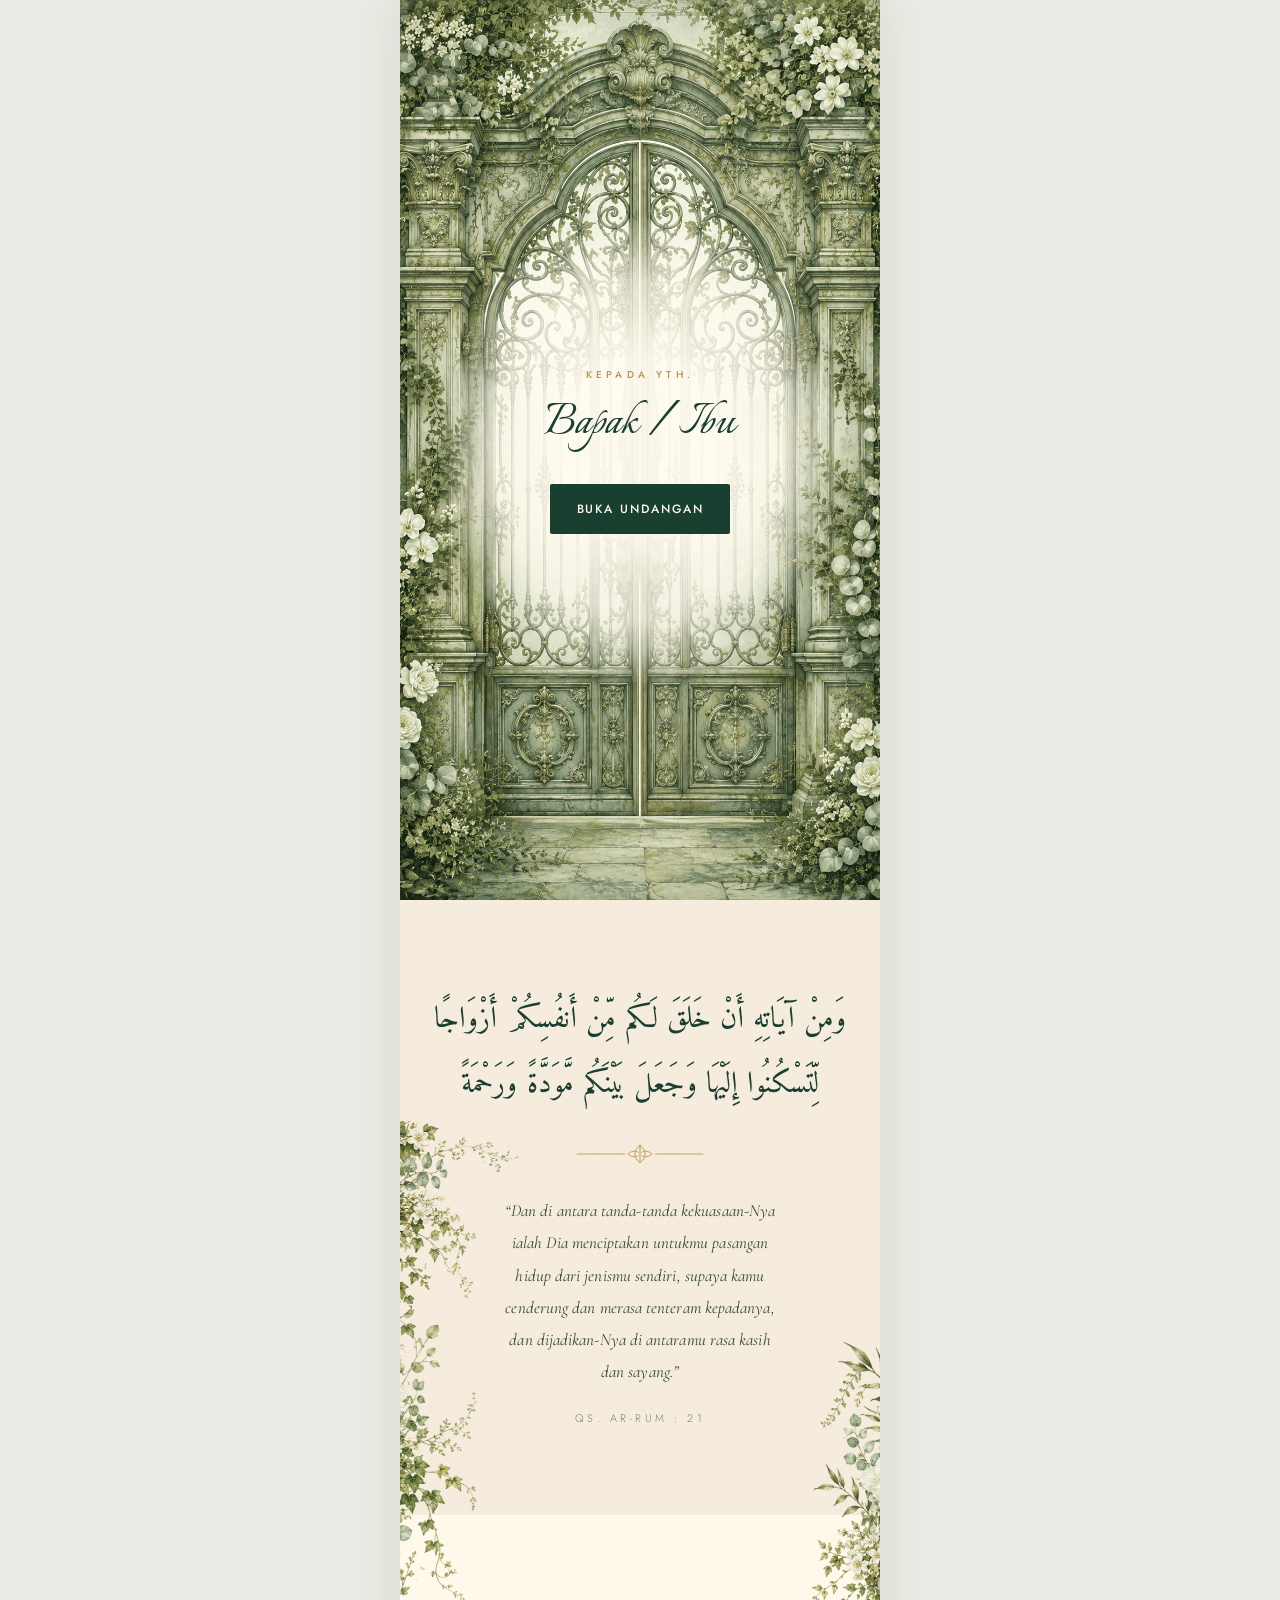
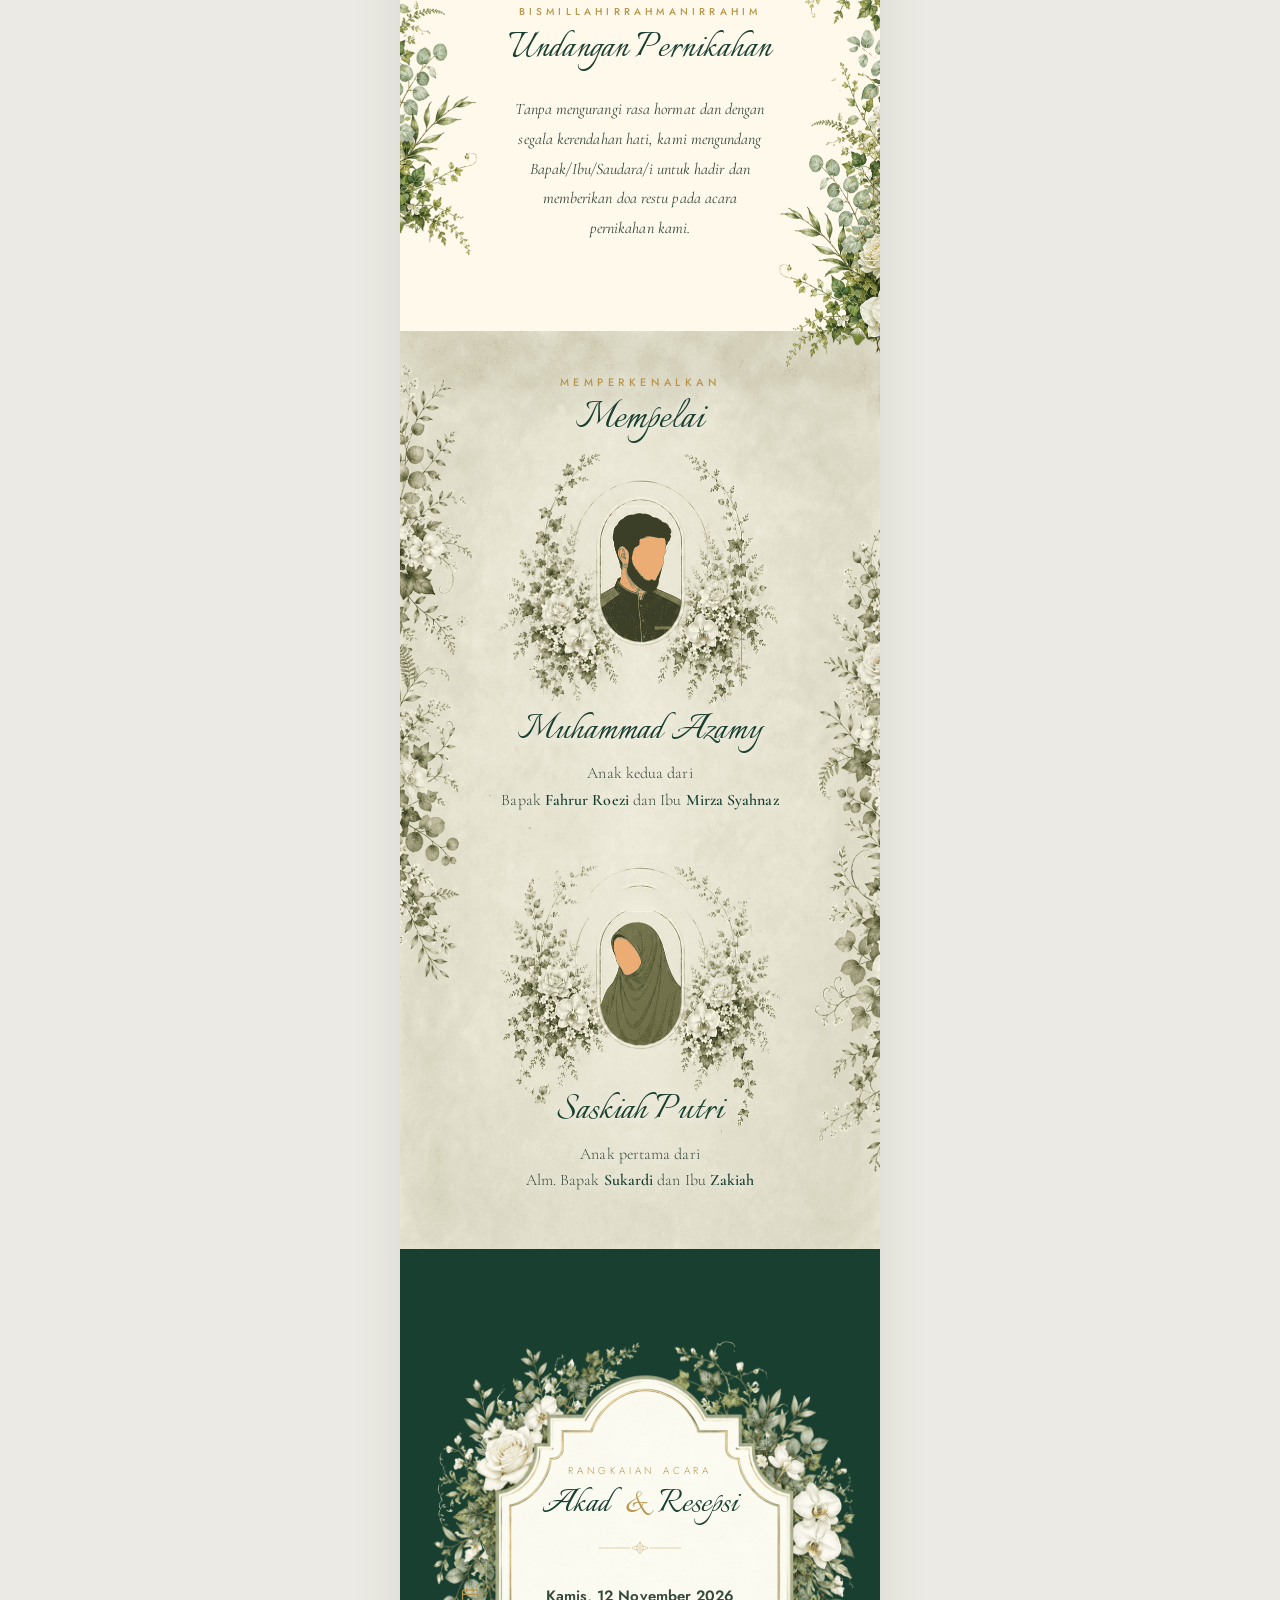
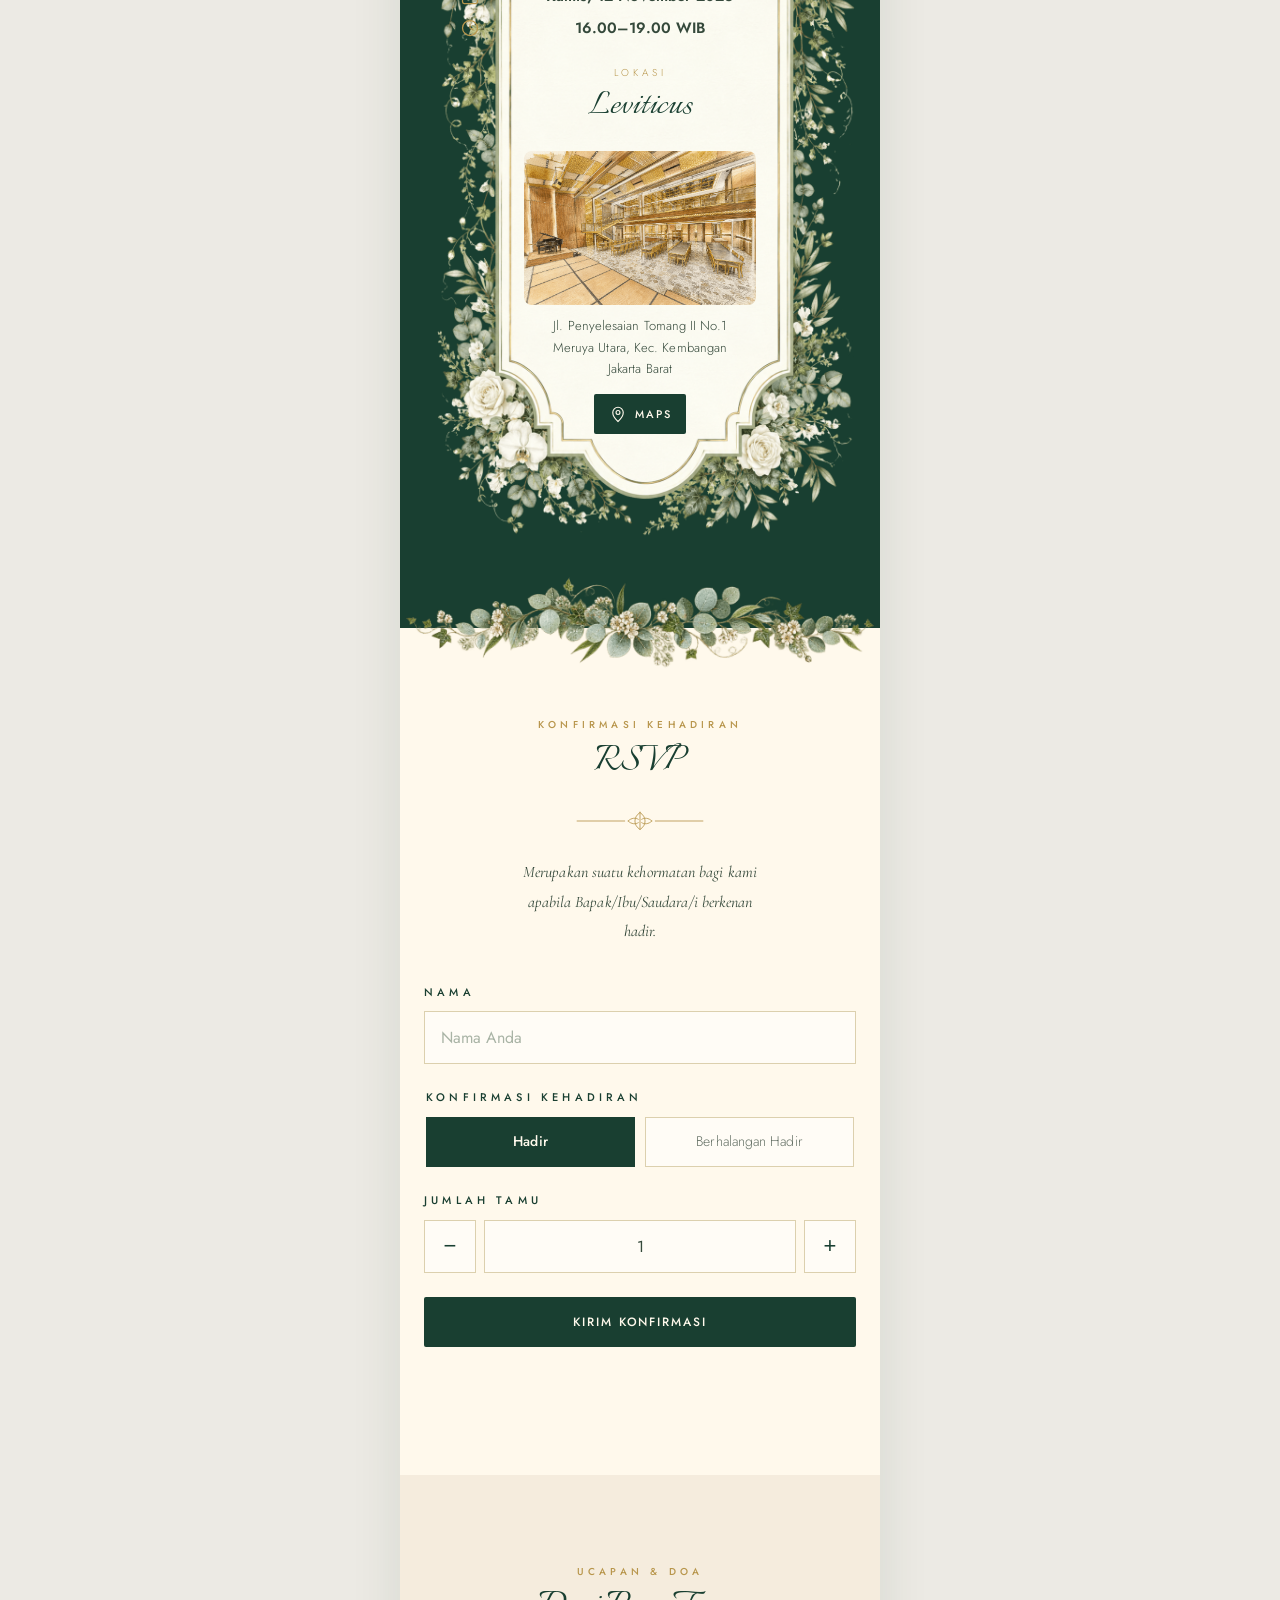
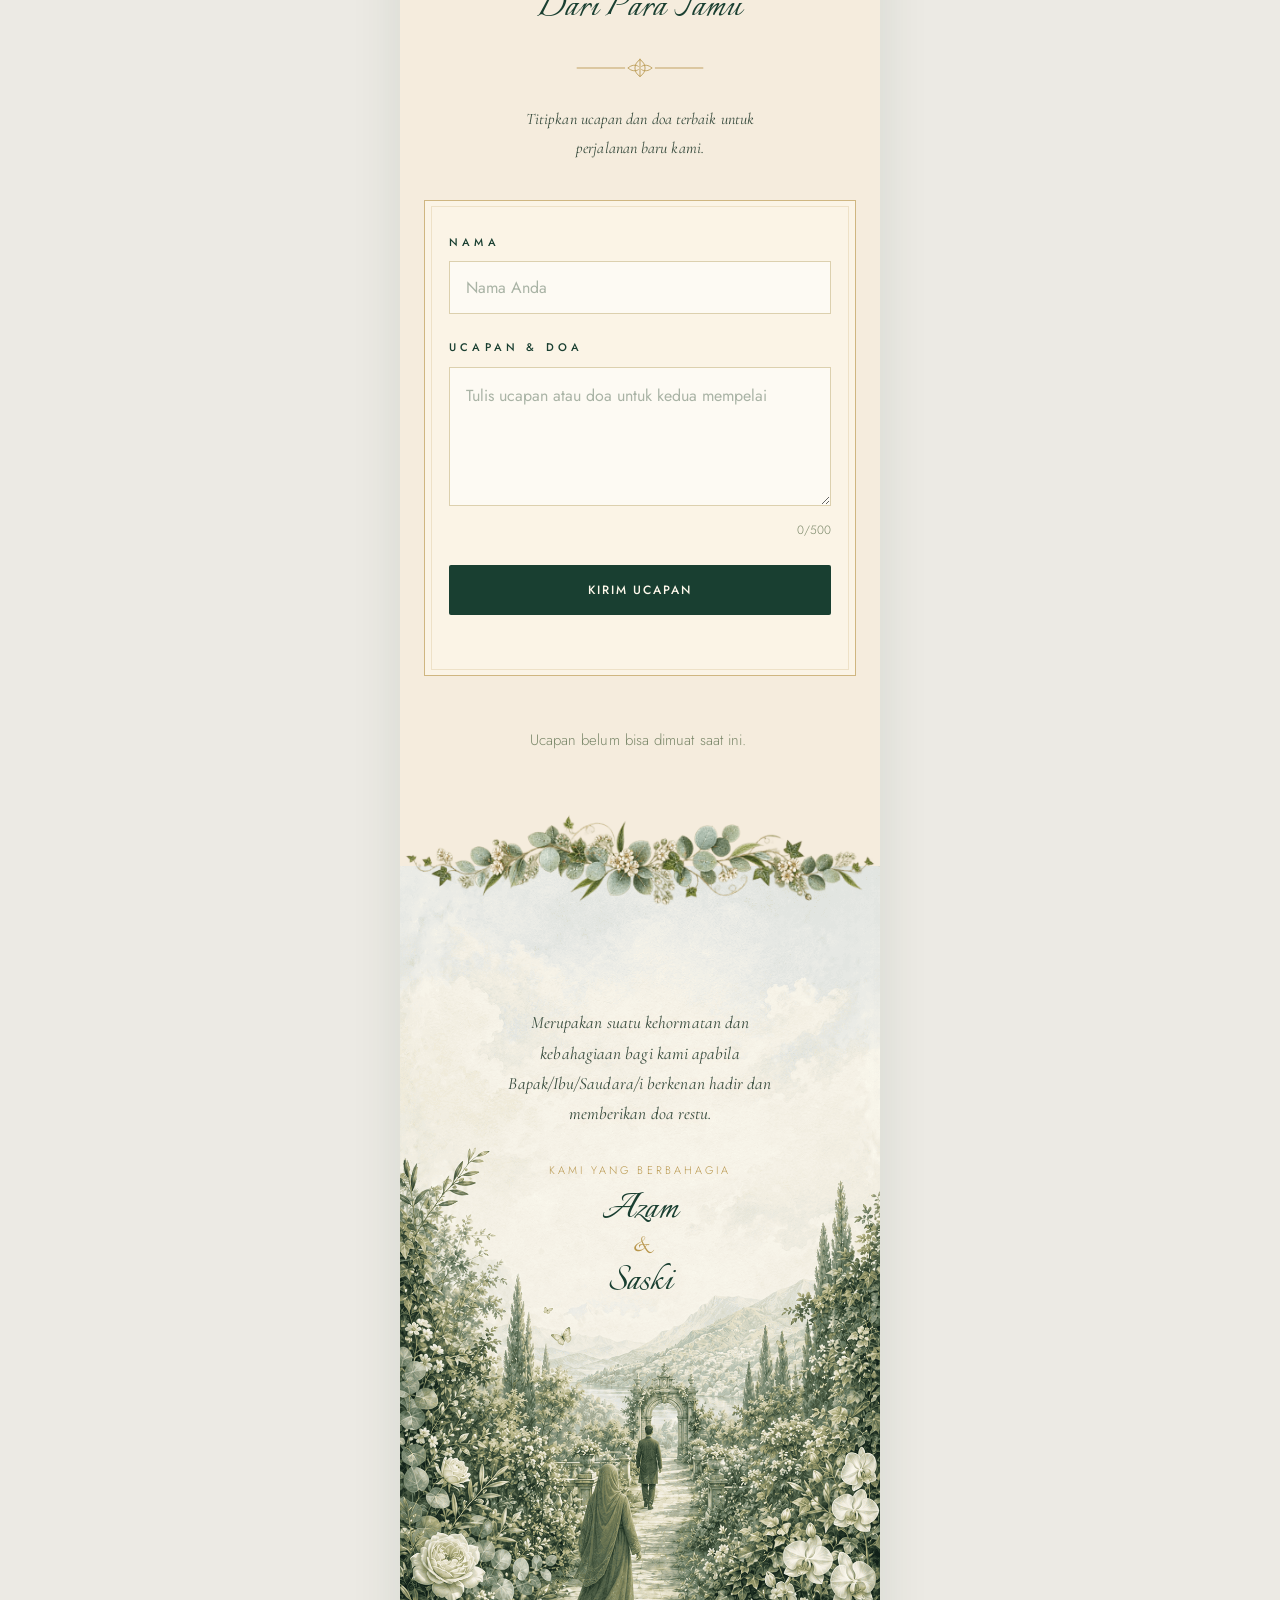
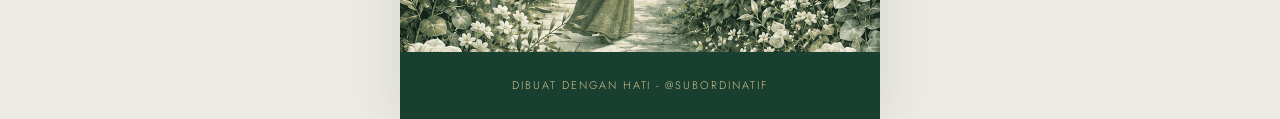
==== commit cd70be5c: "chore: wording dibuat dengan cinta @subordinatif" ====
--- a/index.html
+++ b/index.html
@@ -460,7 +460,7 @@
     </div>
 
     <footer class="foot">
-      <p>Dibuat dengan sepenuh hati oleh @subordinatif</p>
+      <p>dibuat dengan hati - @subordinatif</p>
     </footer>
   </section>
 
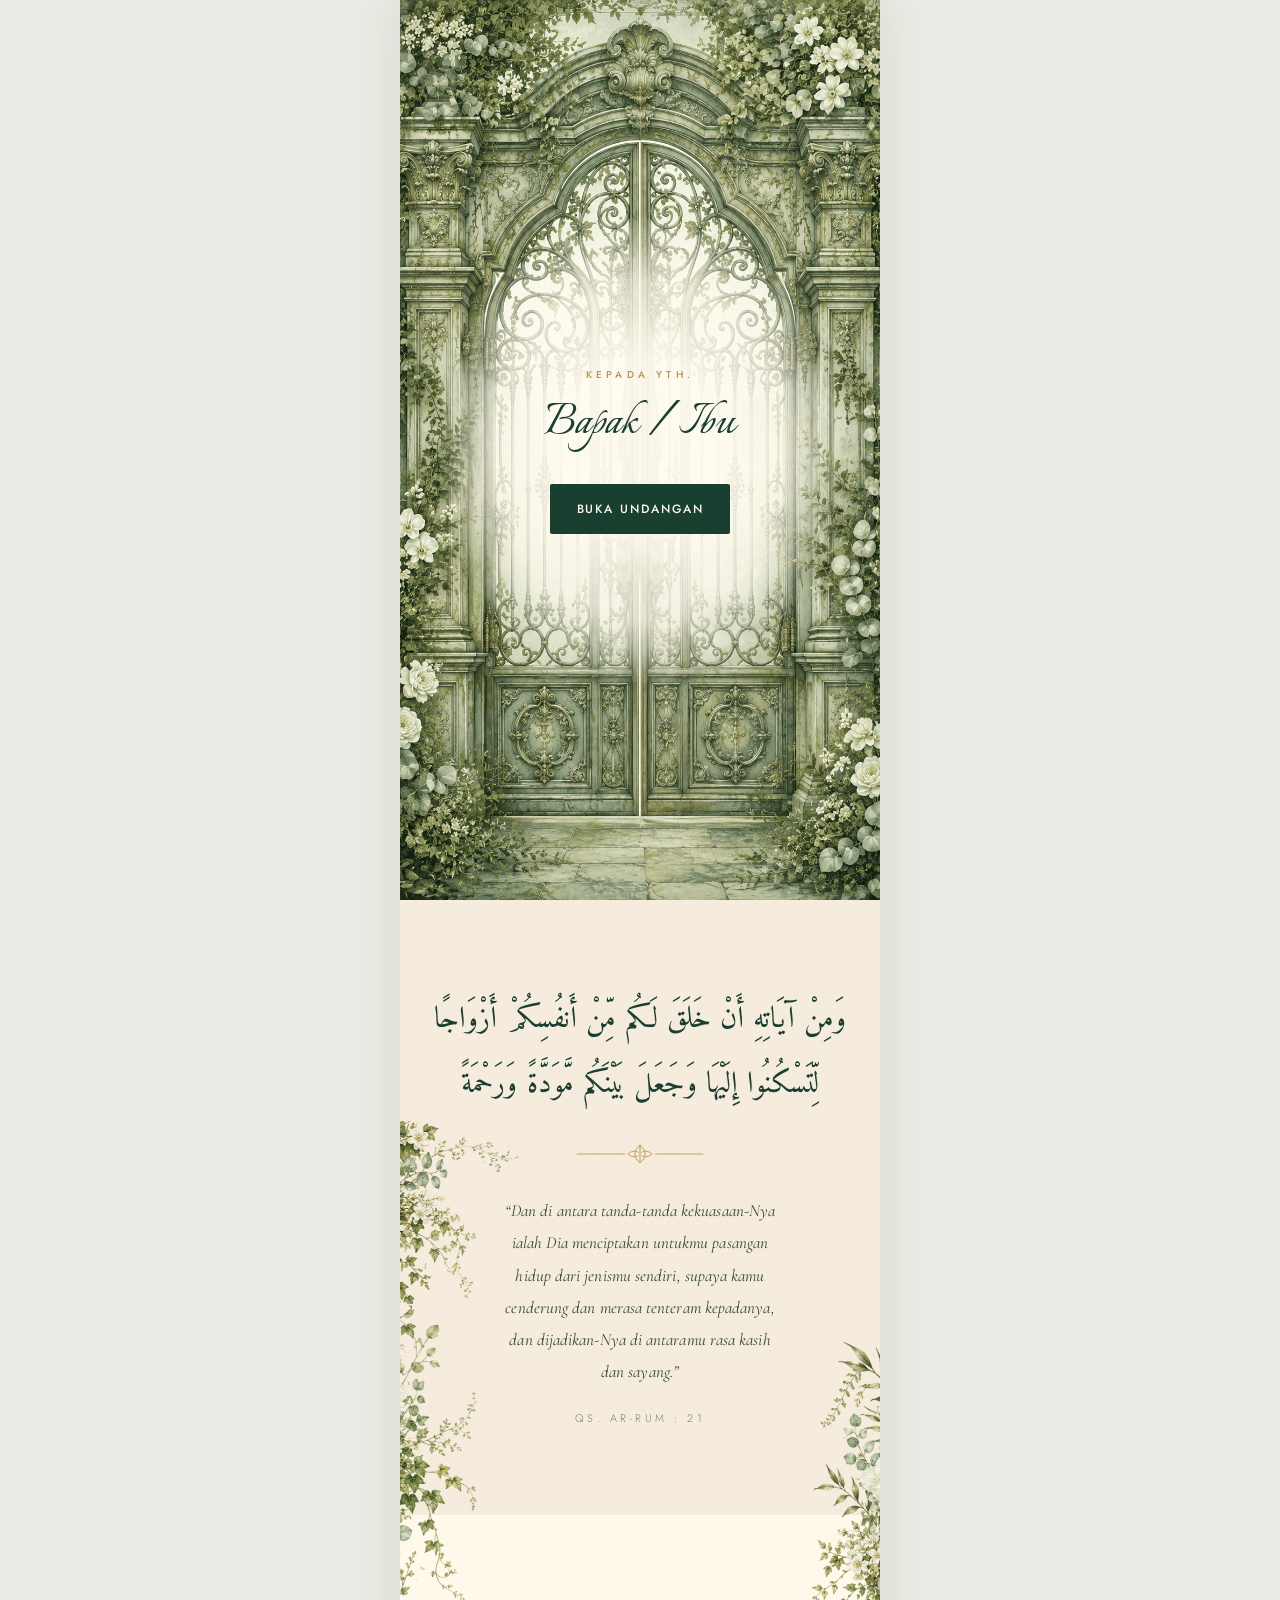
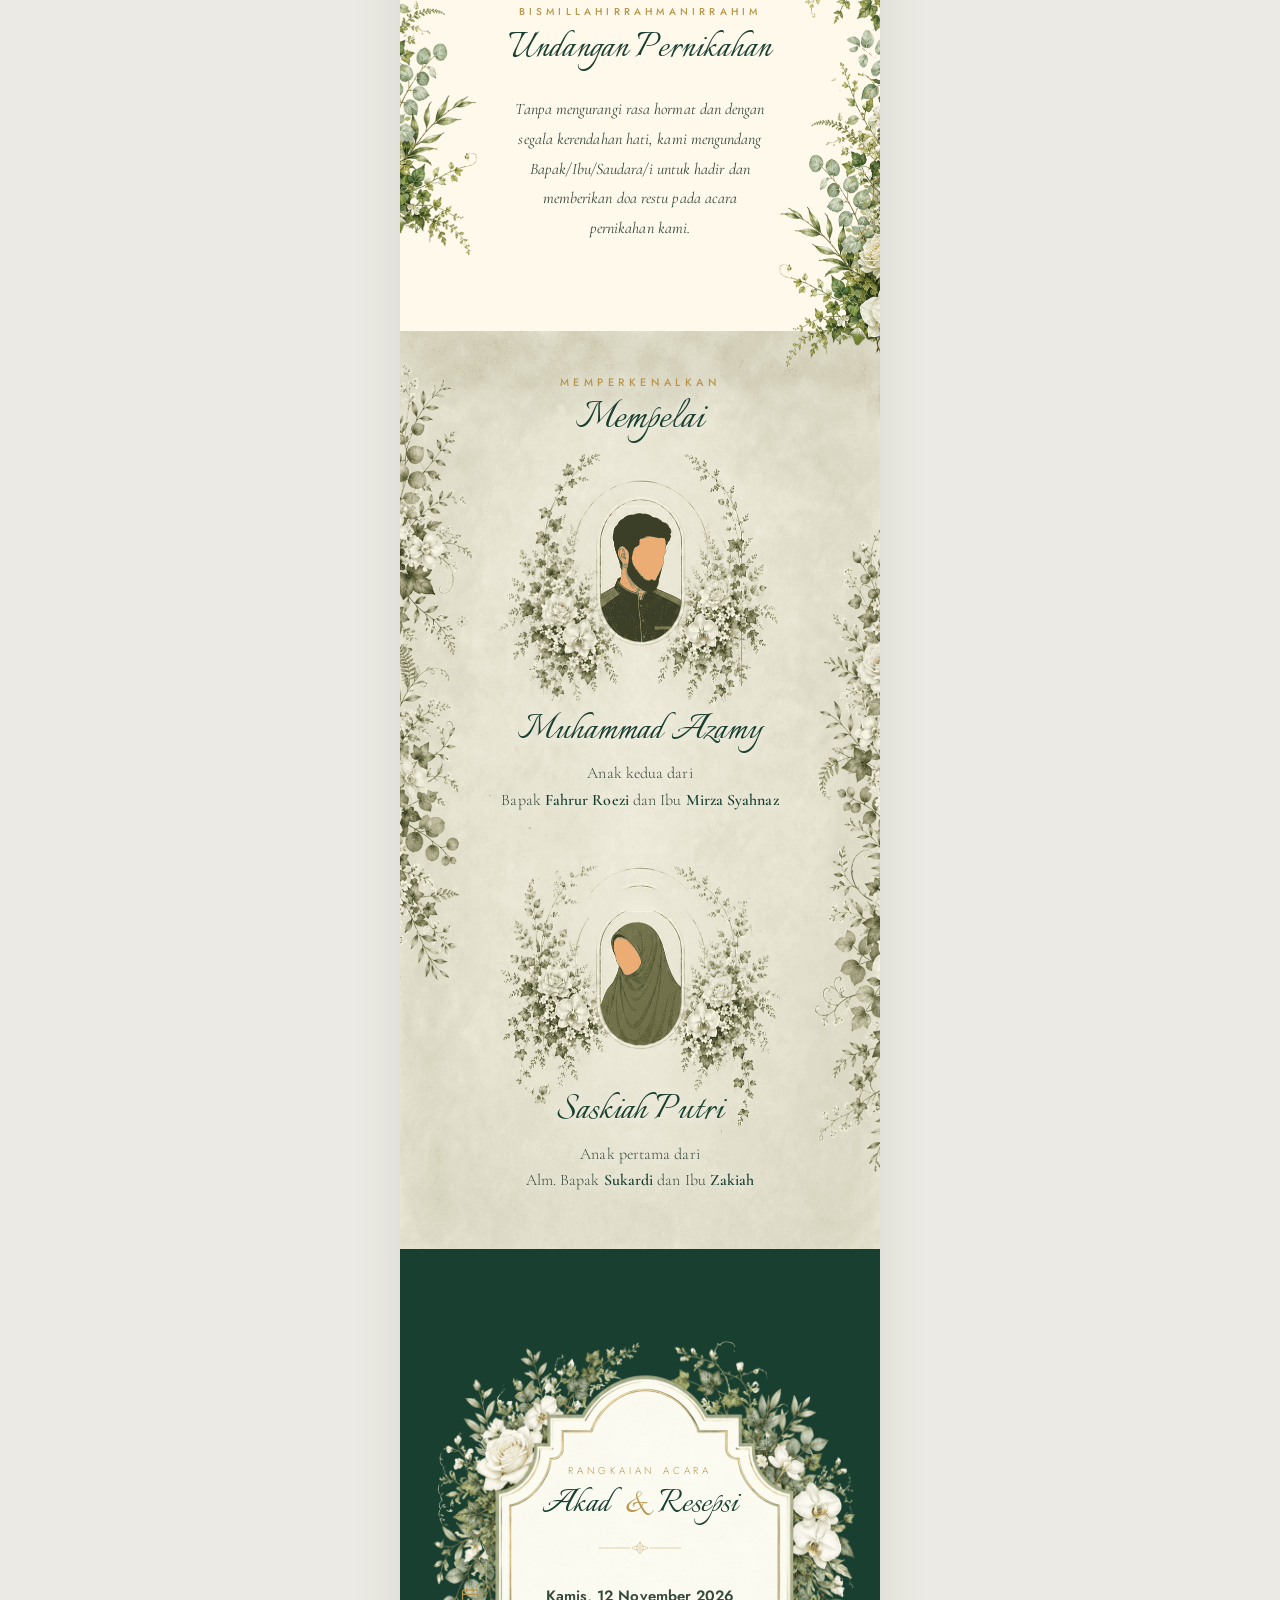
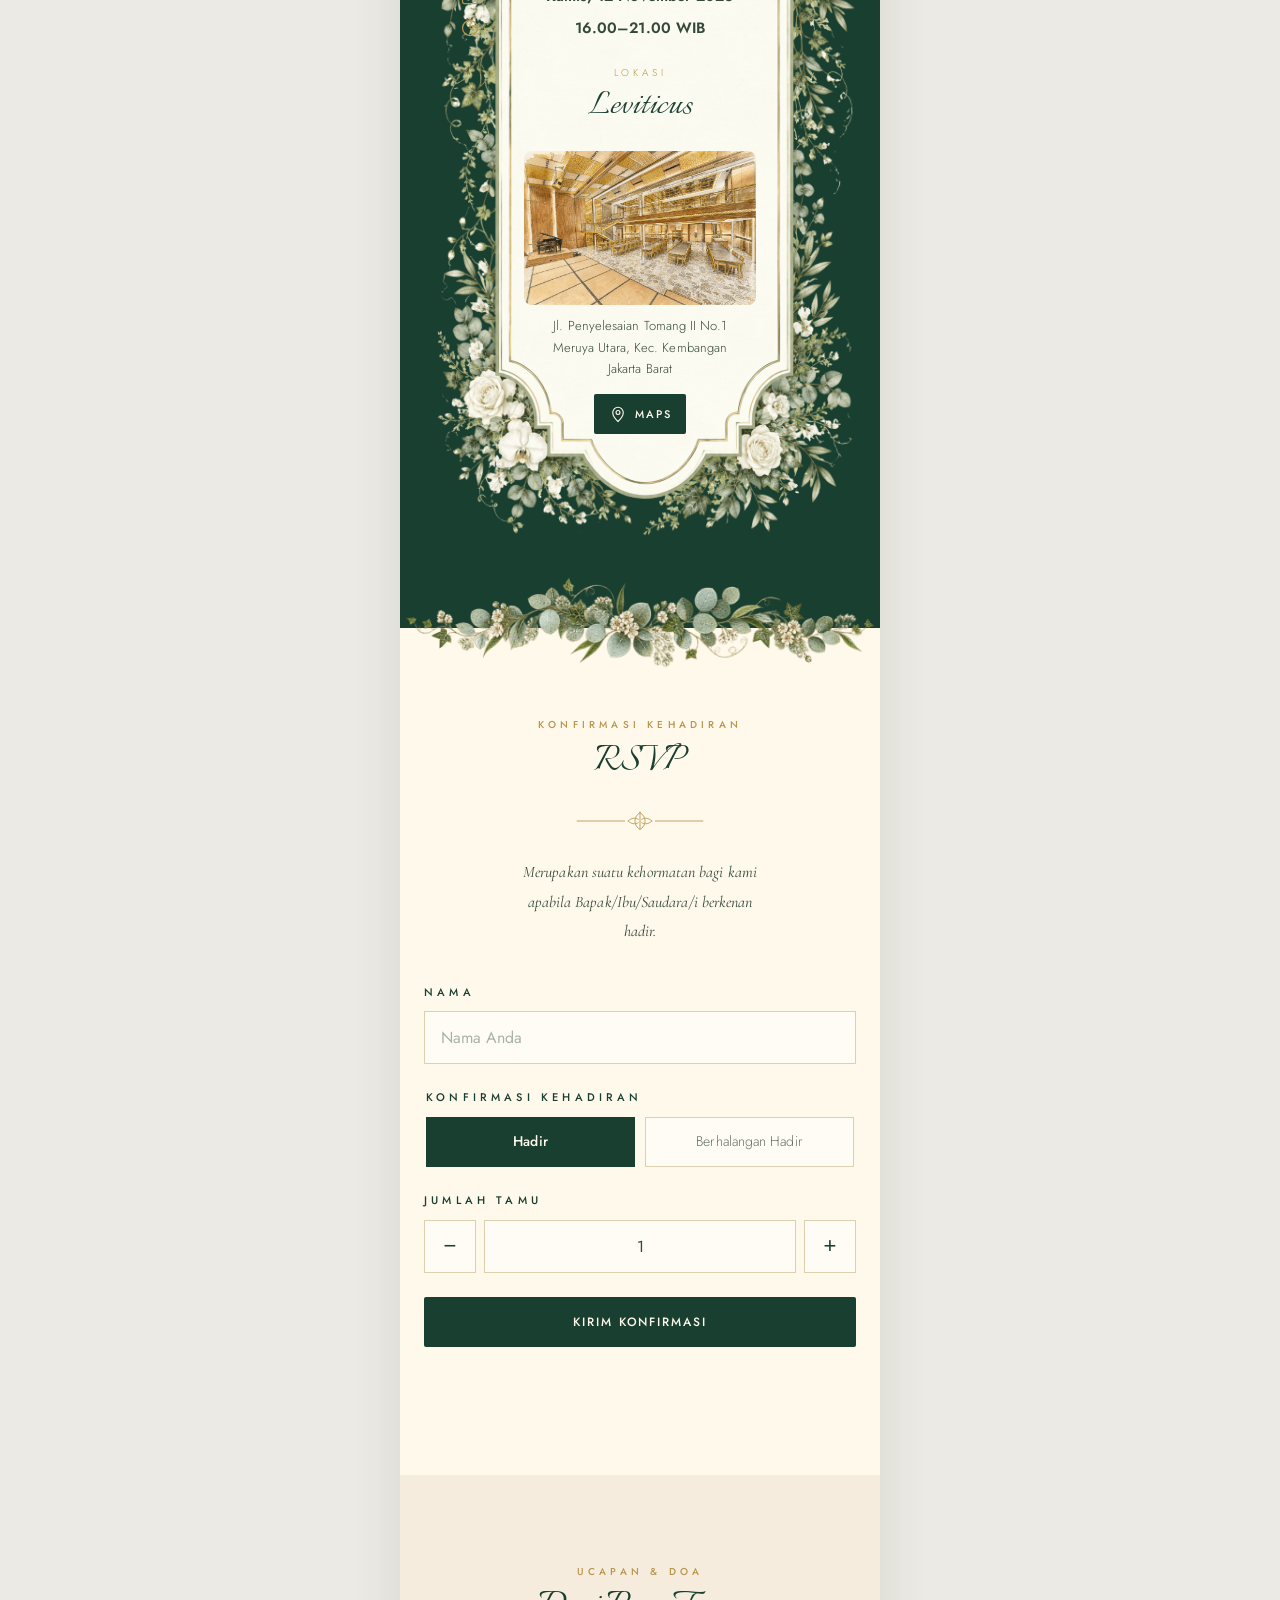
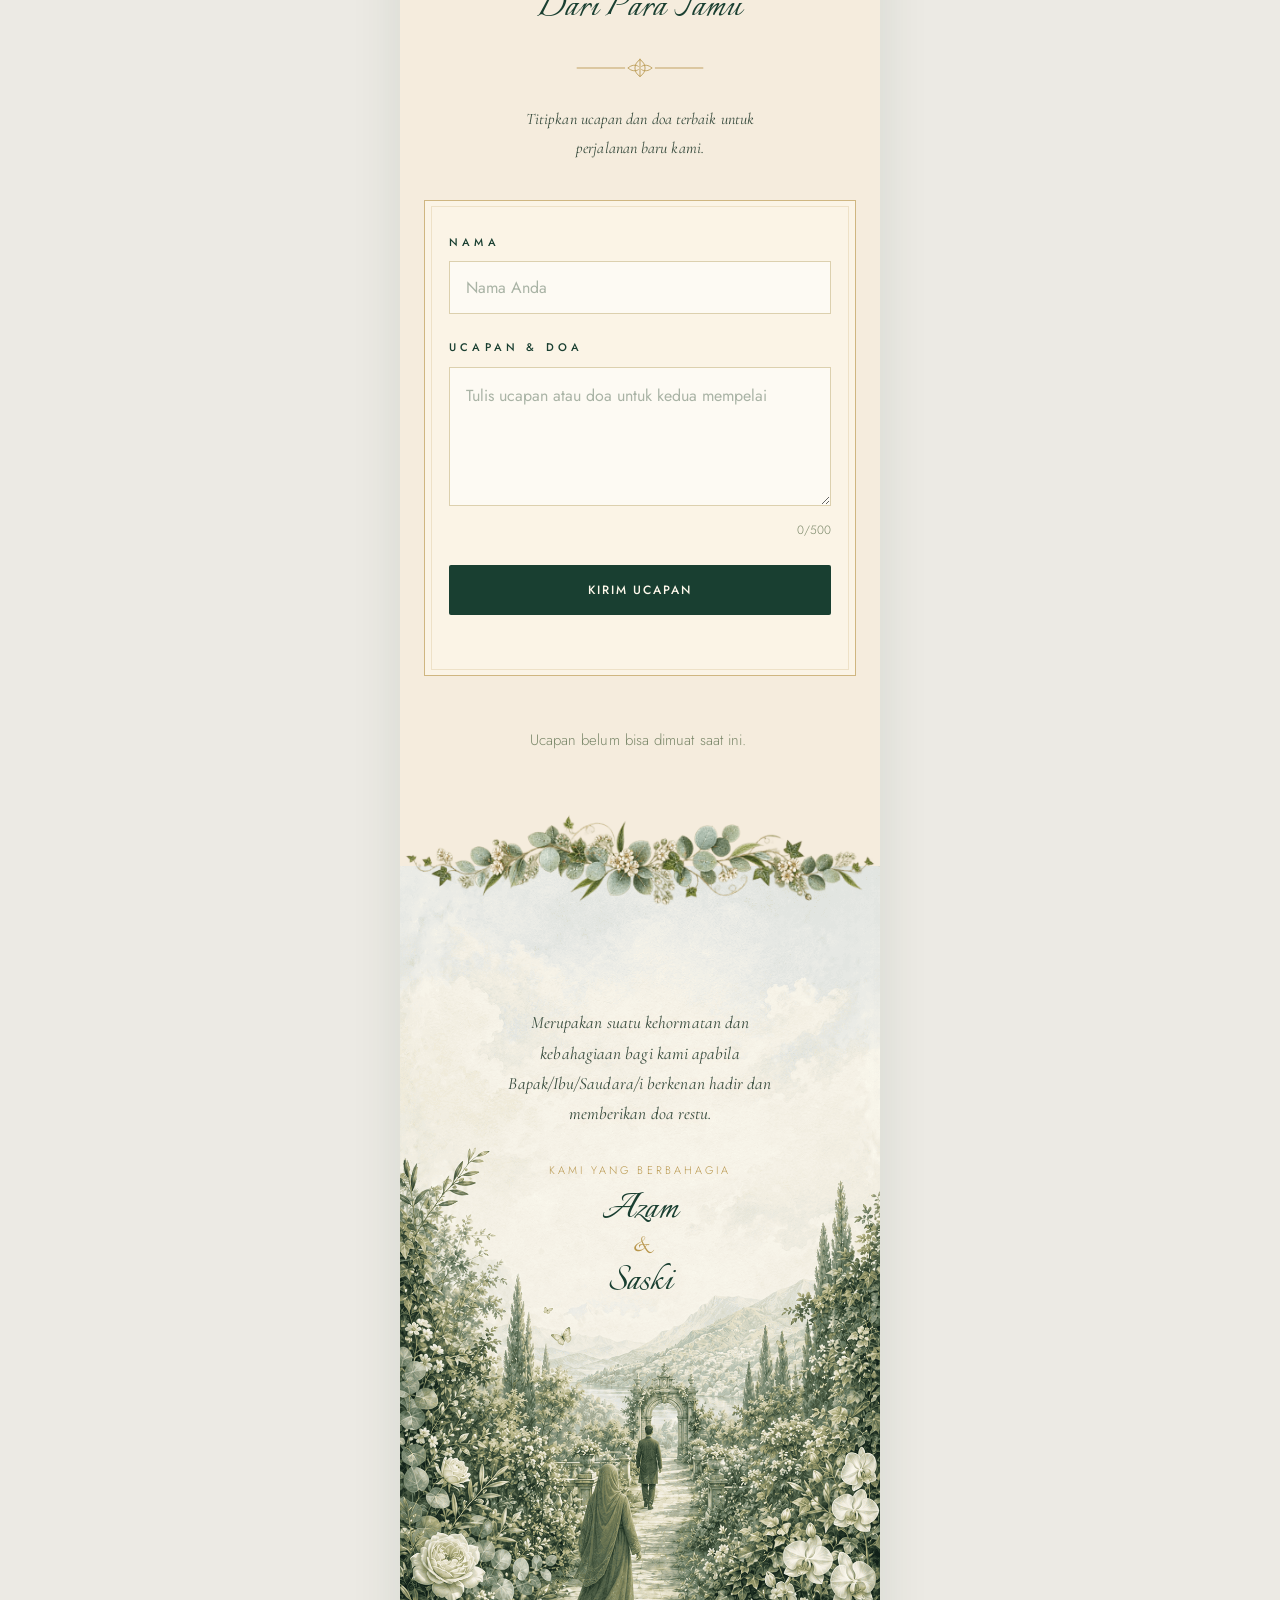
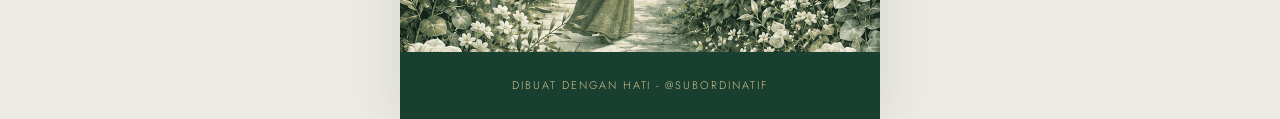
==== commit 97c96552: "chore: change time" ====
--- a/index.html
+++ b/index.html
@@ -304,7 +304,7 @@
         <svg class="ornament ornament--sm" aria-hidden="true"><use href="#s-sprig"/></svg>
         <dl class="ev__rows">
           <div class="ev__row"><dt><svg aria-hidden="true"><use href="#i-cal"/></svg><span class="sr-only">Tanggal</span></dt><dd data-wc="dateLong">Kamis, 12 November 2026</dd></div>
-          <div class="ev__row"><dt><svg aria-hidden="true"><use href="#i-clock"/></svg><span class="sr-only">Waktu</span></dt><dd data-wc="eventTime">16.00–19.00 WIB</dd></div>
+          <div class="ev__row"><dt><svg aria-hidden="true"><use href="#i-clock"/></svg><span class="sr-only">Waktu</span></dt><dd data-wc="eventTime">16.00–21.00 WIB</dd></div>
         </dl>
 
         <div class="ev__venue">
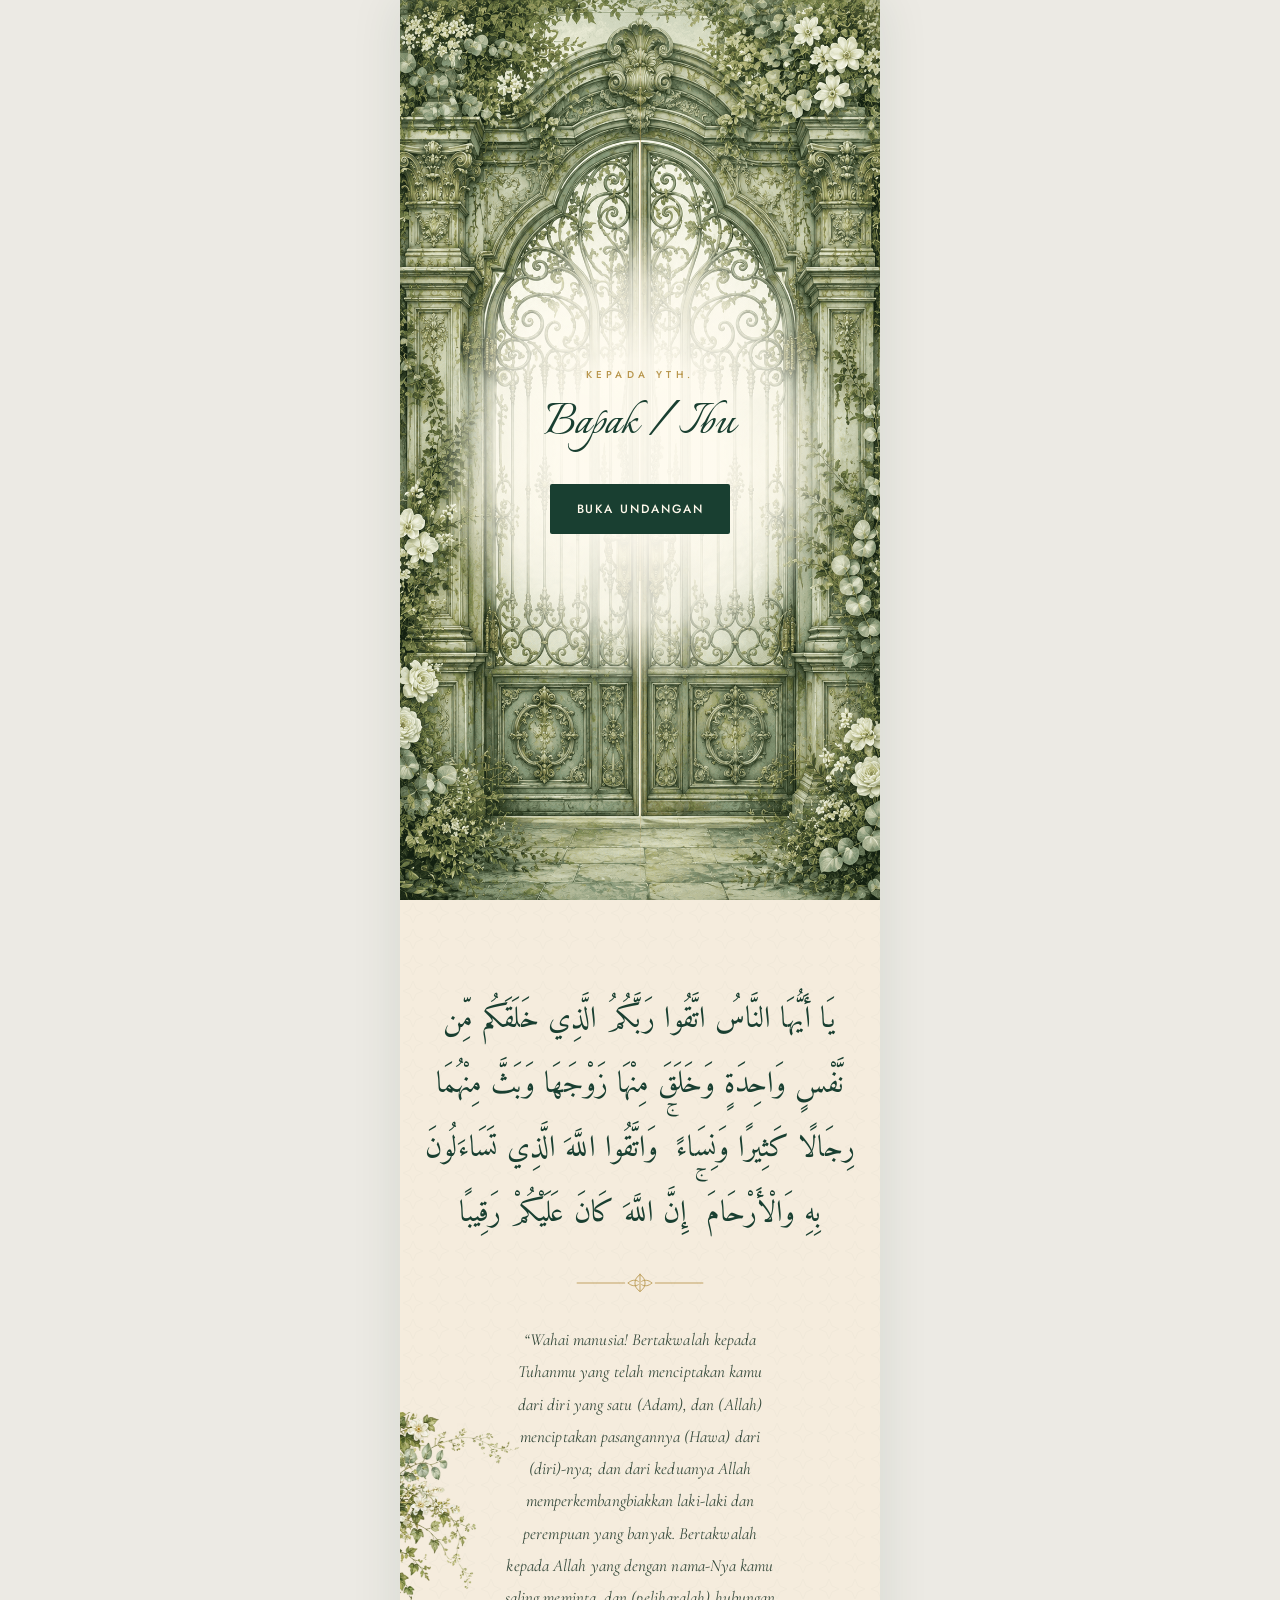
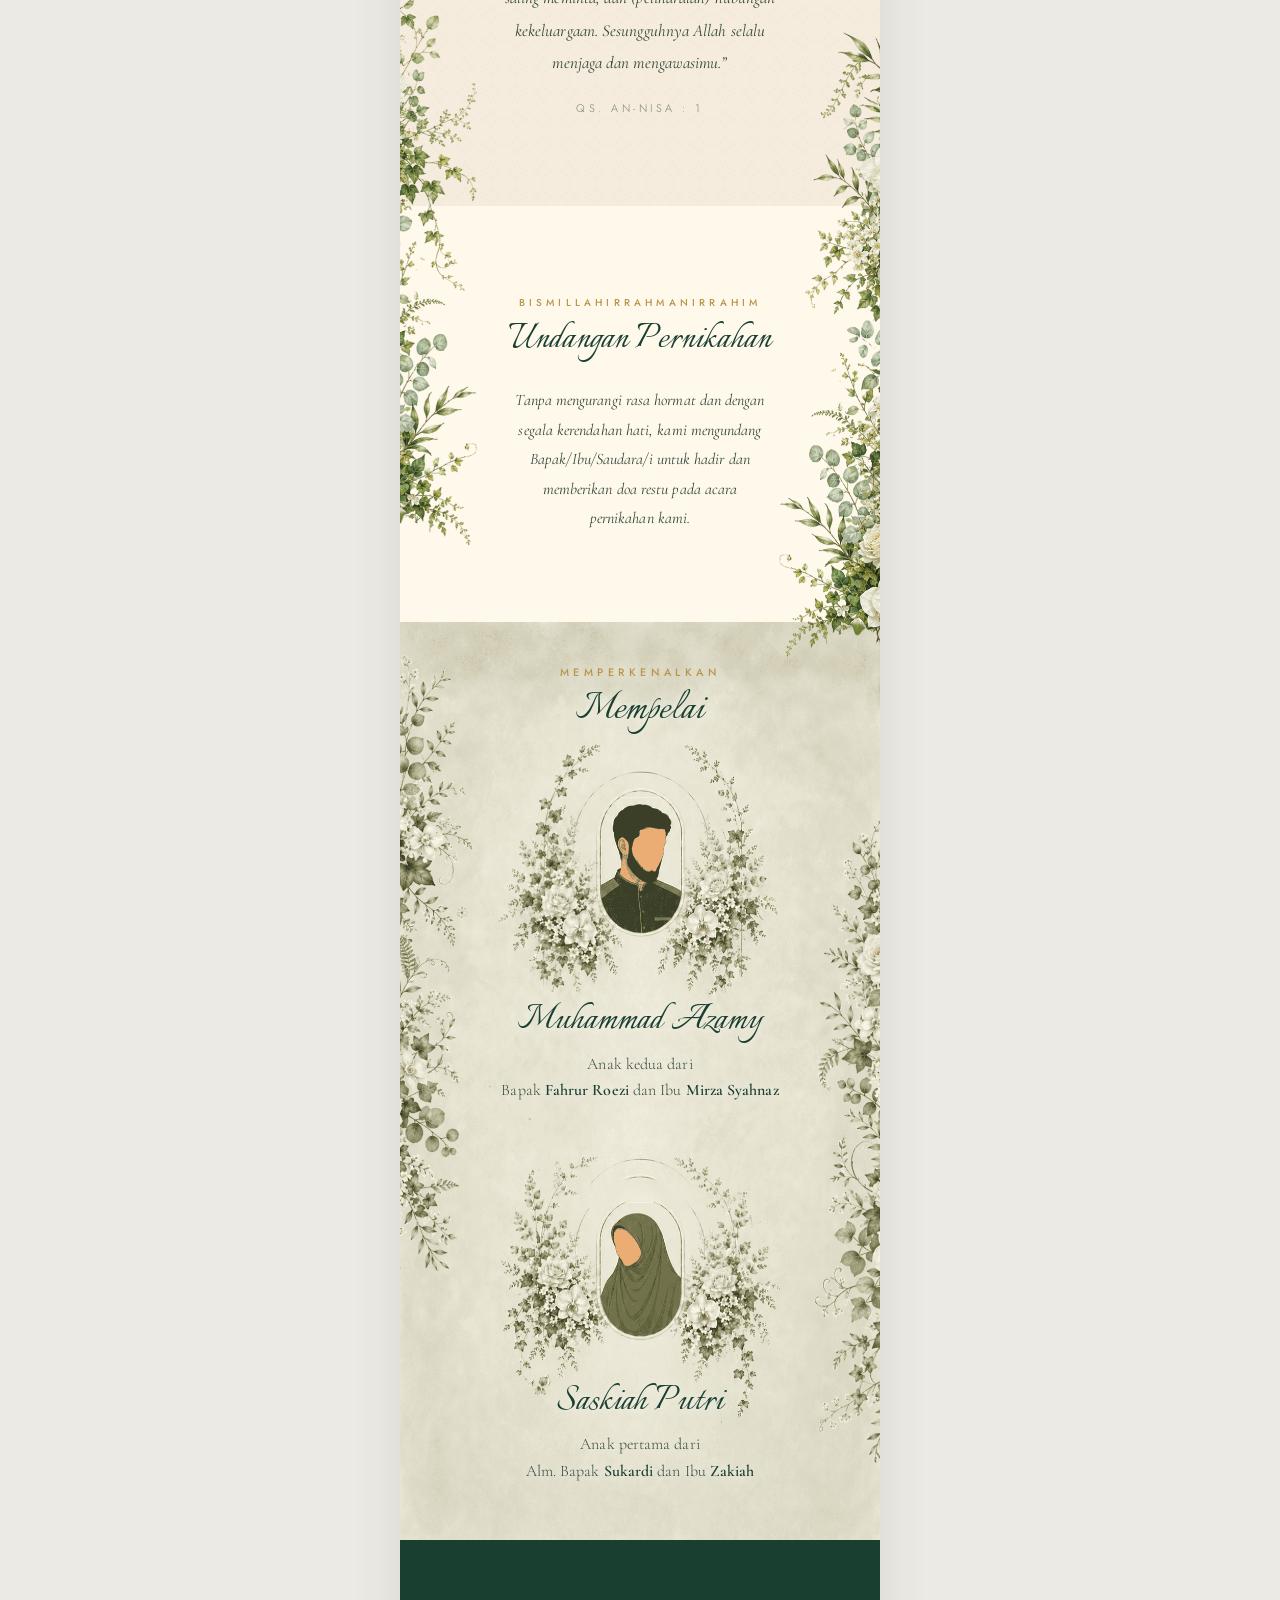
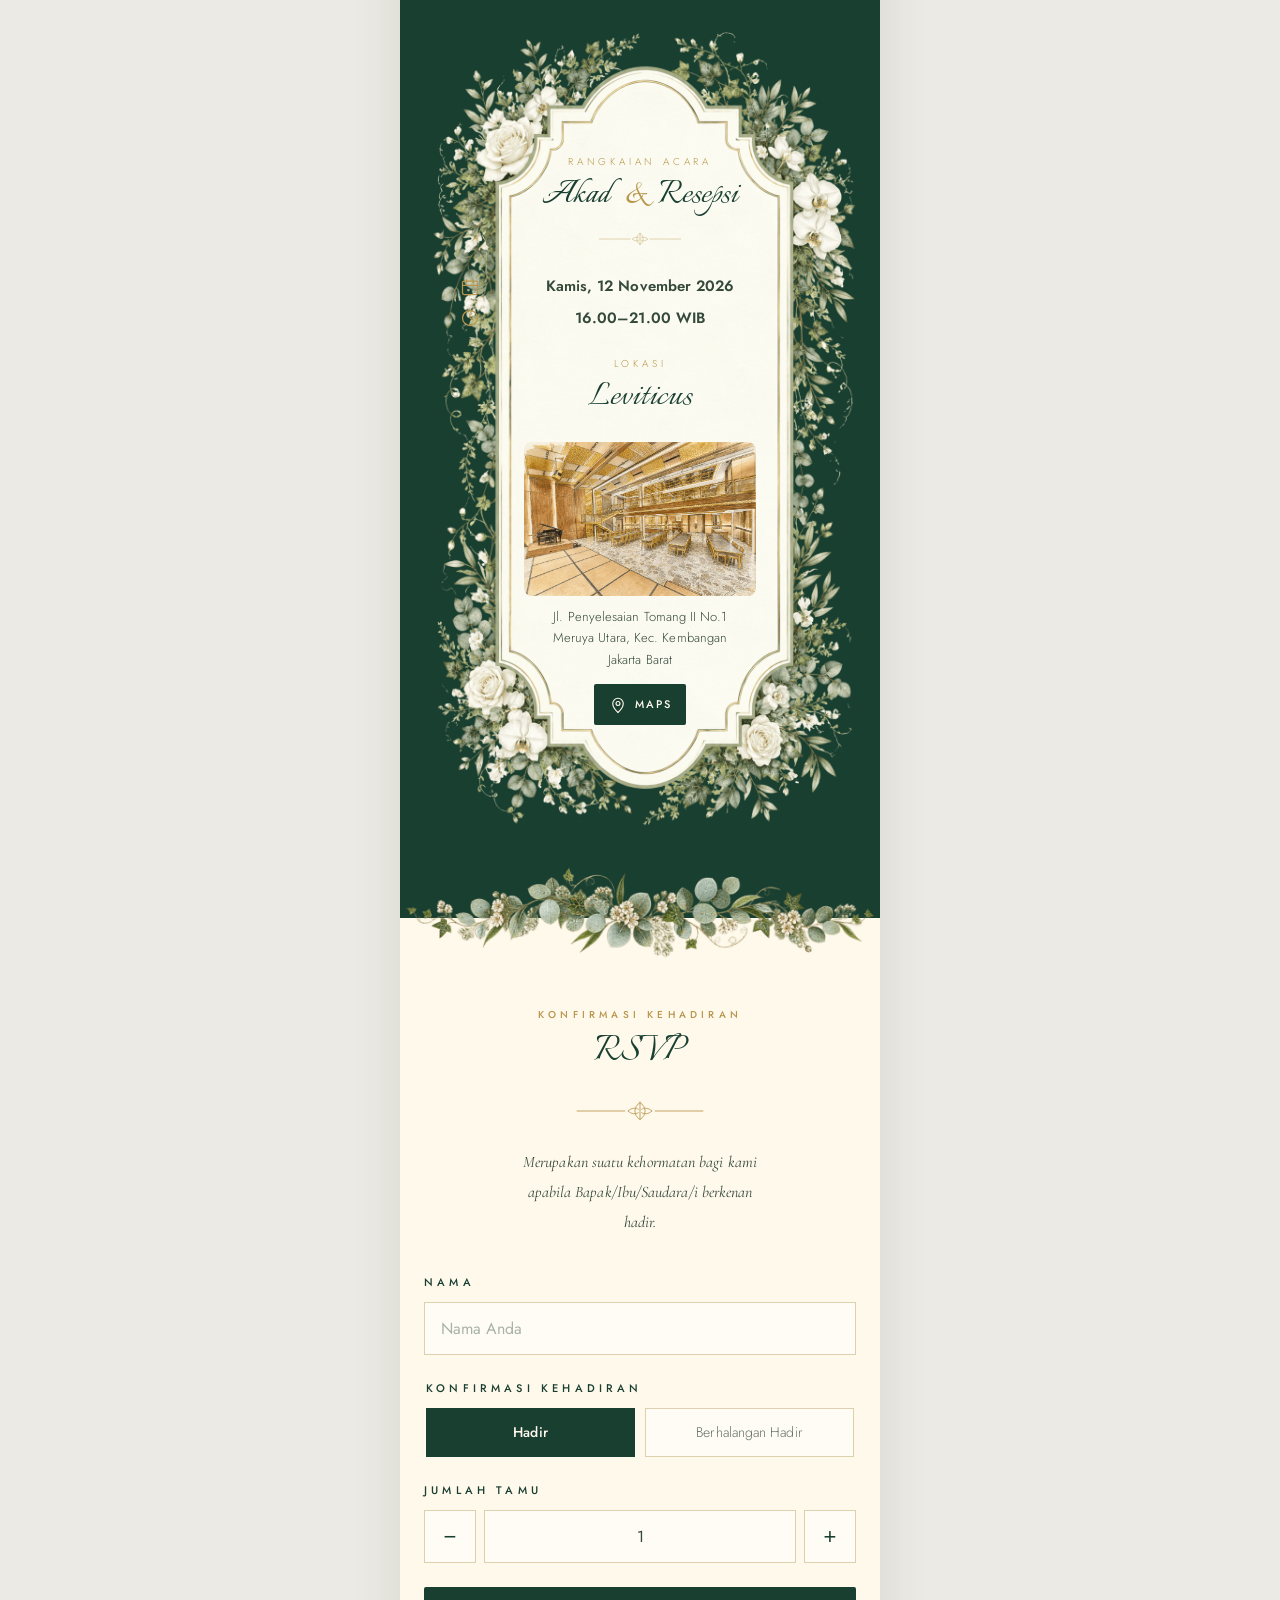
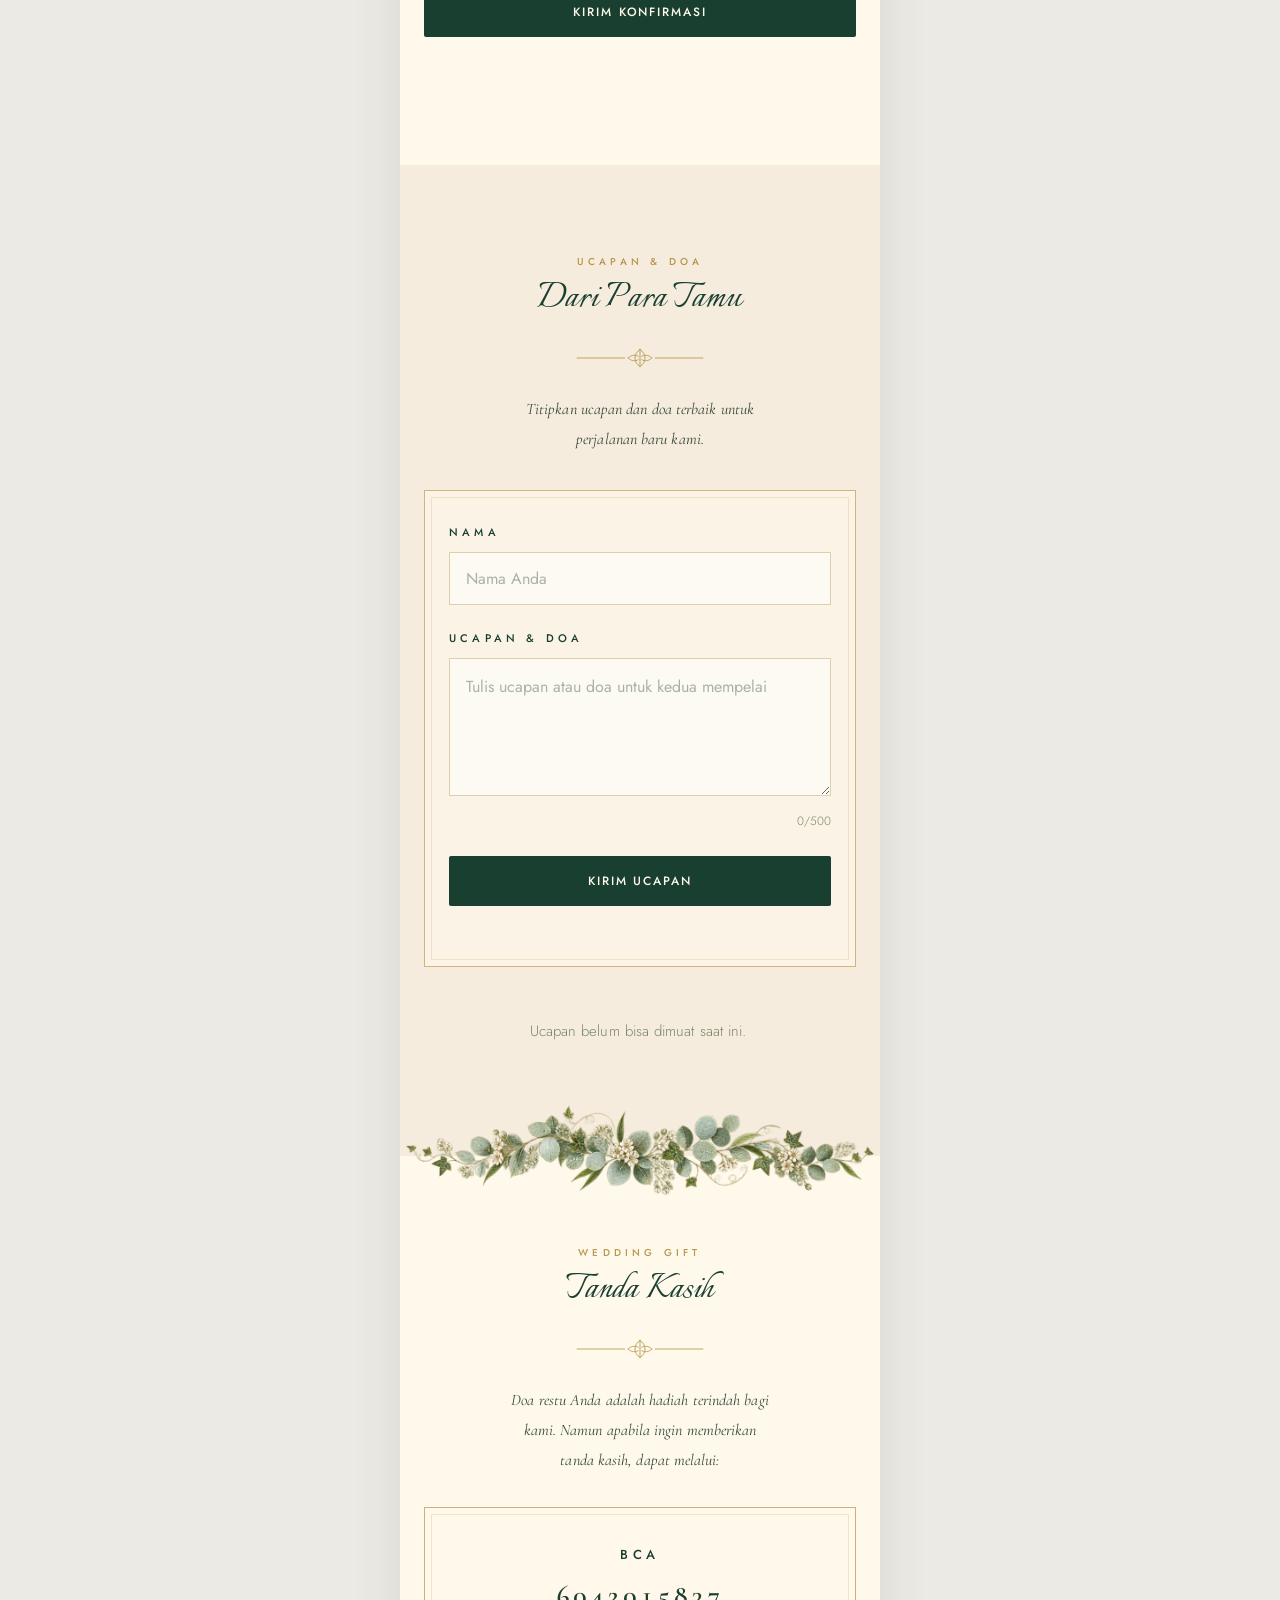
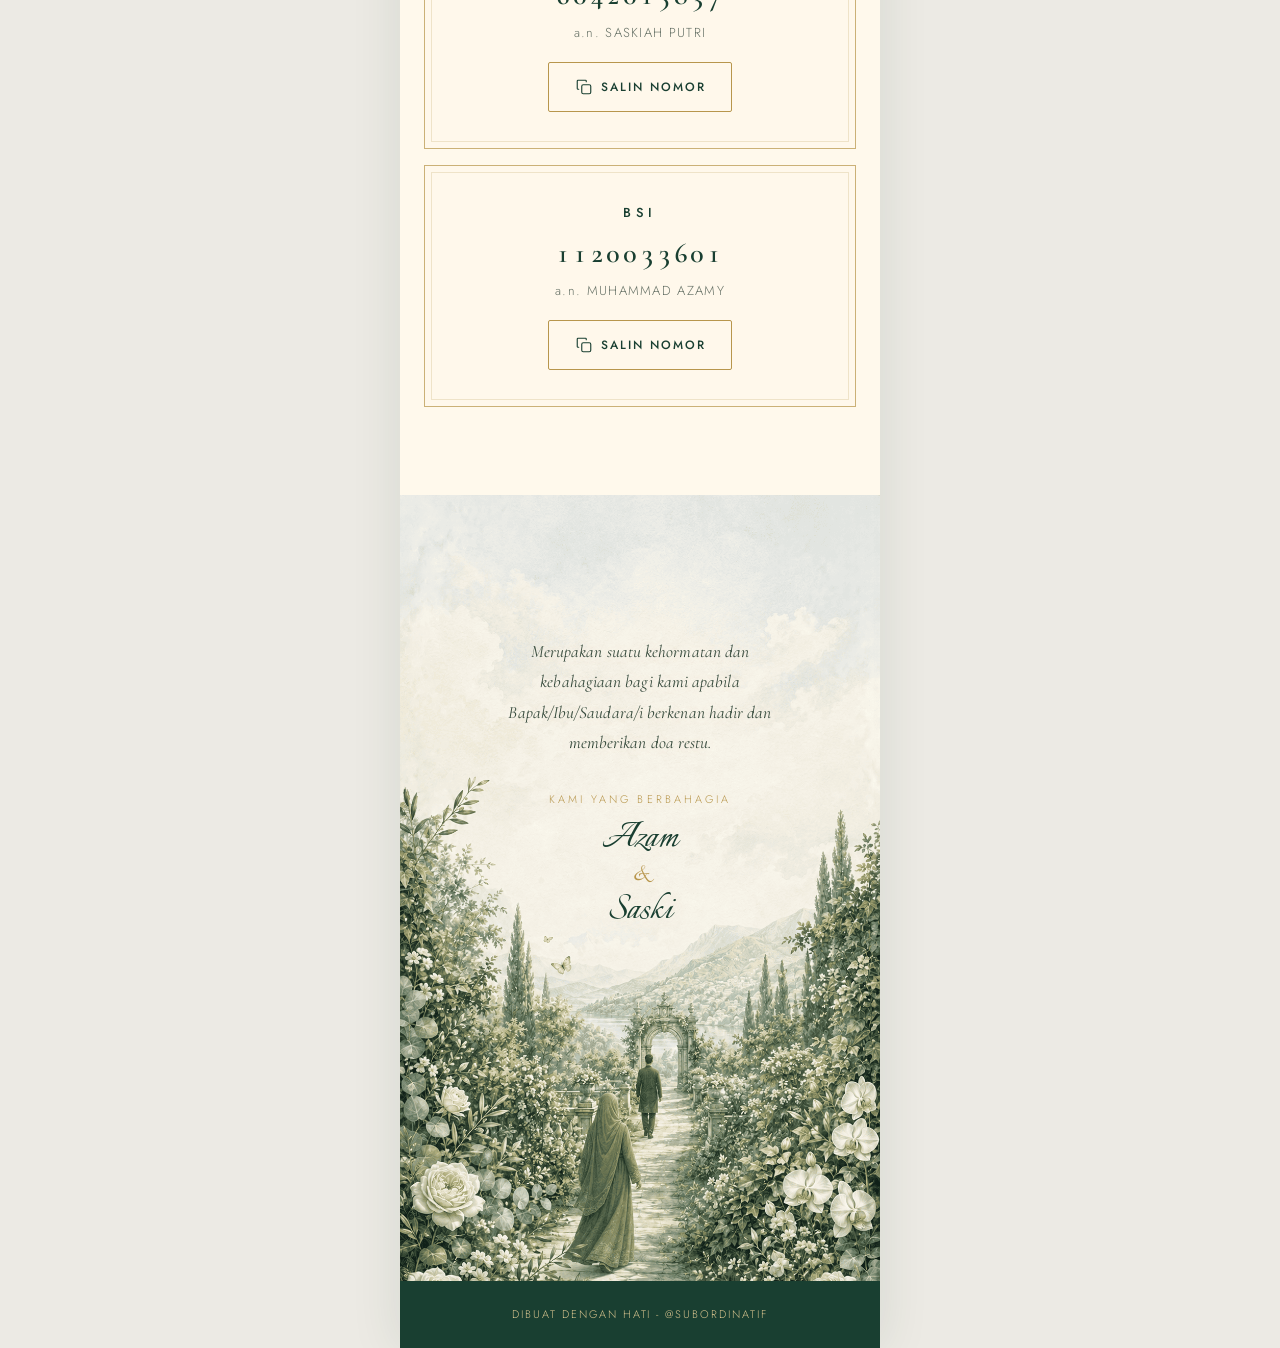
==== commit f1d7a43a: "feedback: annisa, wedds gift, backsound" ====
--- a/index.html
+++ b/index.html
@@ -246,10 +246,10 @@
     <div class="wrap wrap--narrow center">
       <h2 class="sr-only" id="ayatLbl">Ayat pilihan</h2>
       <!-- GANTI: ayat / doa pilihan Anda -->
-      <p class="arabic reveal" lang="ar" dir="rtl">وَمِنْ آيَاتِهِ أَنْ خَلَقَ لَكُم مِّنْ أَنفُسِكُمْ أَزْوَاجًا لِّتَسْكُنُوا إِلَيْهَا وَجَعَلَ بَيْنَكُم مَّوَدَّةً وَرَحْمَةً</p>
+      <p class="arabic reveal" lang="ar" dir="rtl">يَا أَيُّهَا النَّاسُ اتَّقُوا رَبَّكُمُ الَّذِي خَلَقَكُم مِّن نَّفْسٍ وَاحِدَةٍ وَخَلَقَ مِنْهَا زَوْجَهَا وَبَثَّ مِنْهُمَا رِجَالًا كَثِيرًا وَنِسَاءً ۚ وَاتَّقُوا اللَّهَ الَّذِي تَسَاءَلُونَ بِهِ وَالْأَرْحَامَ ۚ إِنَّ اللَّهَ كَانَ عَلَيْكُمْ رَقِيبًا</p>
       <svg class="ornament reveal" aria-hidden="true"><use href="#s-sprig"/></svg>
-      <p class="verse reveal">&ldquo;Dan di antara tanda-tanda kekuasaan-Nya ialah Dia menciptakan untukmu pasangan hidup dari jenismu sendiri, supaya kamu cenderung dan merasa tenteram kepadanya, dan dijadikan-Nya di antaramu rasa kasih dan sayang.&rdquo;</p>
-      <p class="source reveal">QS. Ar-Rum : 21</p>
+      <p class="verse reveal">&ldquo;Wahai manusia! Bertakwalah kepada Tuhanmu yang telah menciptakan kamu dari diri yang satu (Adam), dan (Allah) menciptakan pasangannya (Hawa) dari (diri)-nya; dan dari keduanya Allah memperkembangbiakkan laki-laki dan perempuan yang banyak. Bertakwalah kepada Allah yang dengan nama-Nya kamu saling meminta, dan (peliharalah) hubungan kekeluargaan. Sesungguhnya Allah selalu menjaga dan mengawasimu.&rdquo;</p>
+      <p class="source reveal">QS. An-Nisa : 1</p>
     </div>
   </section>
 
@@ -423,8 +423,7 @@
   </section>
 
 
-  <!-- WEDDING GIFT PAUSED
-  ---------- 10 · HADIAH ----------
+  <!-- ---------- 10 · HADIAH ---------- -->
   <section id="hadiah" class="sec" aria-labelledby="hadiahLbl">
     <div class="wrap wrap--narrow center">
       <p class="eyebrow reveal">Wedding Gift</p>
@@ -435,7 +434,6 @@
       <div class="gifts" id="giftList"></div>
     </div>
   </section>
-  END WEDDING GIFT PAUSED -->
 
 
   <!-- ---------- 11 · PENUTUP ---------- -->
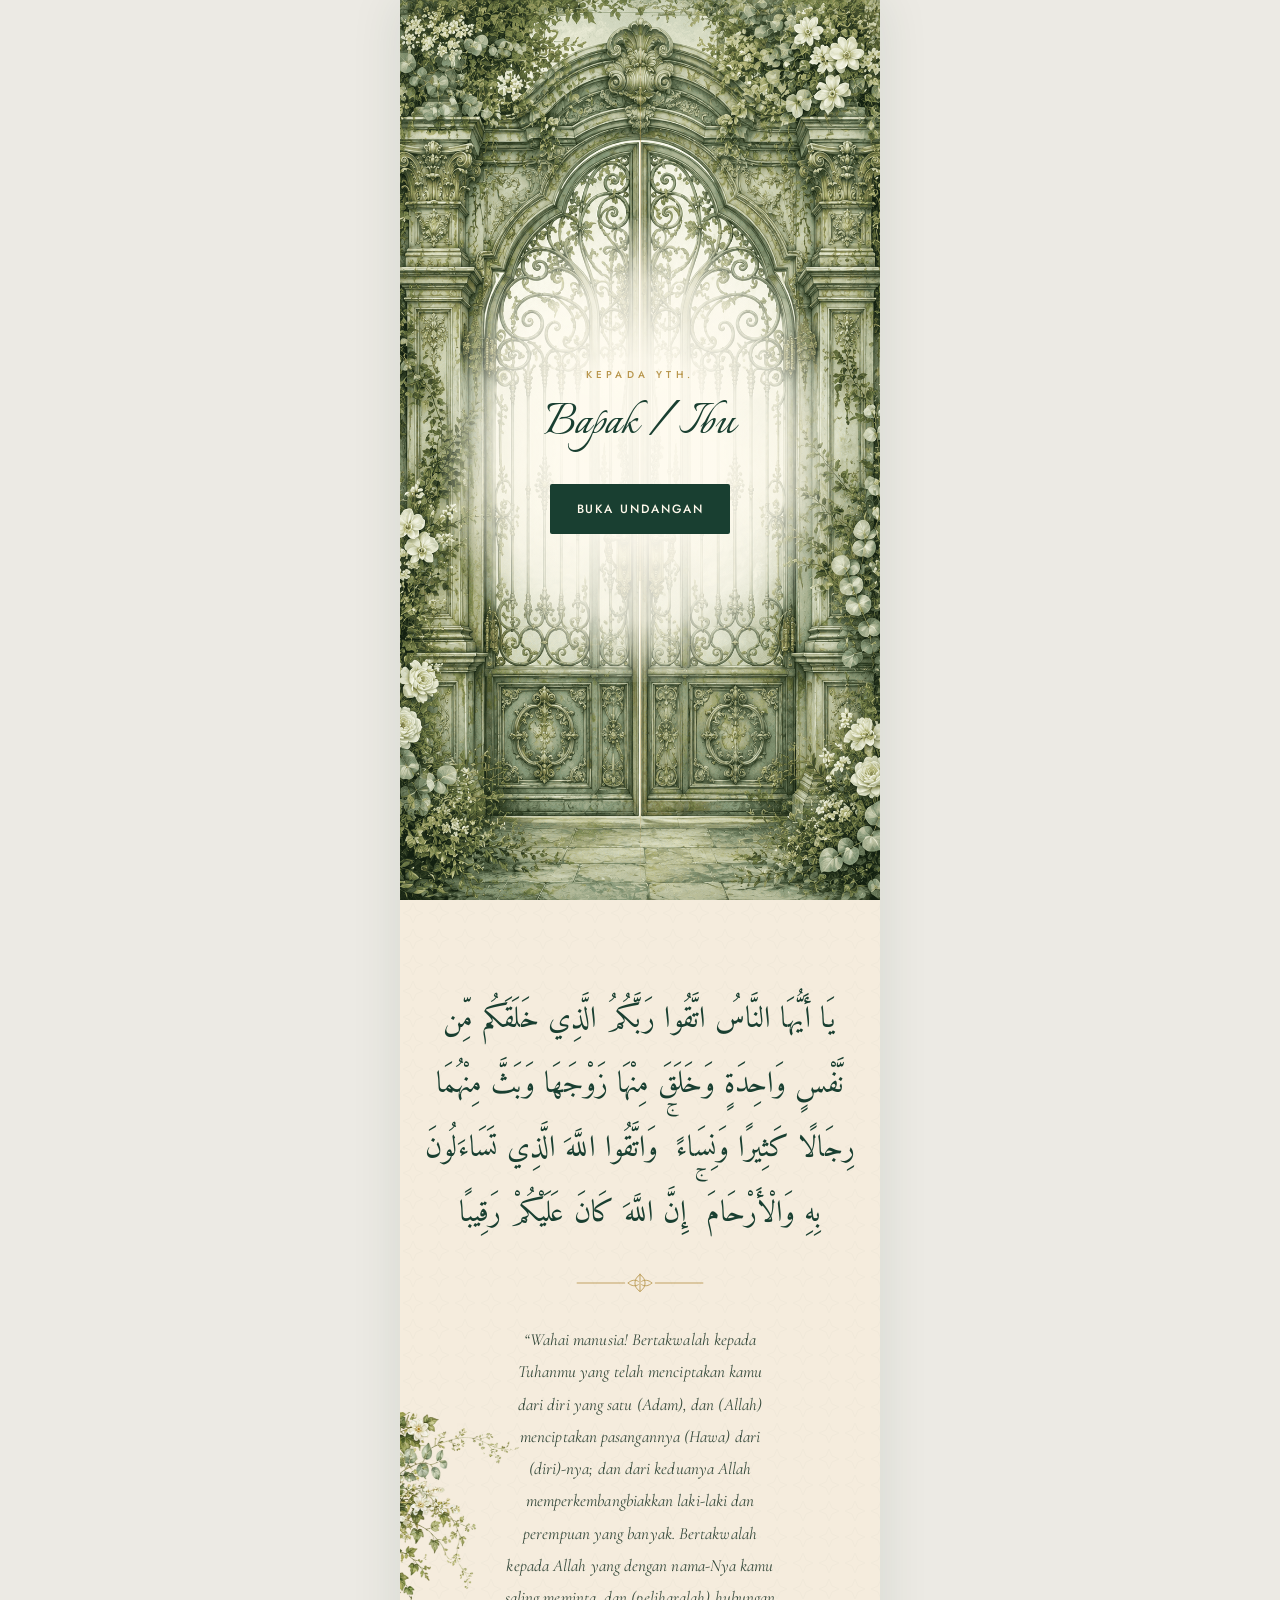
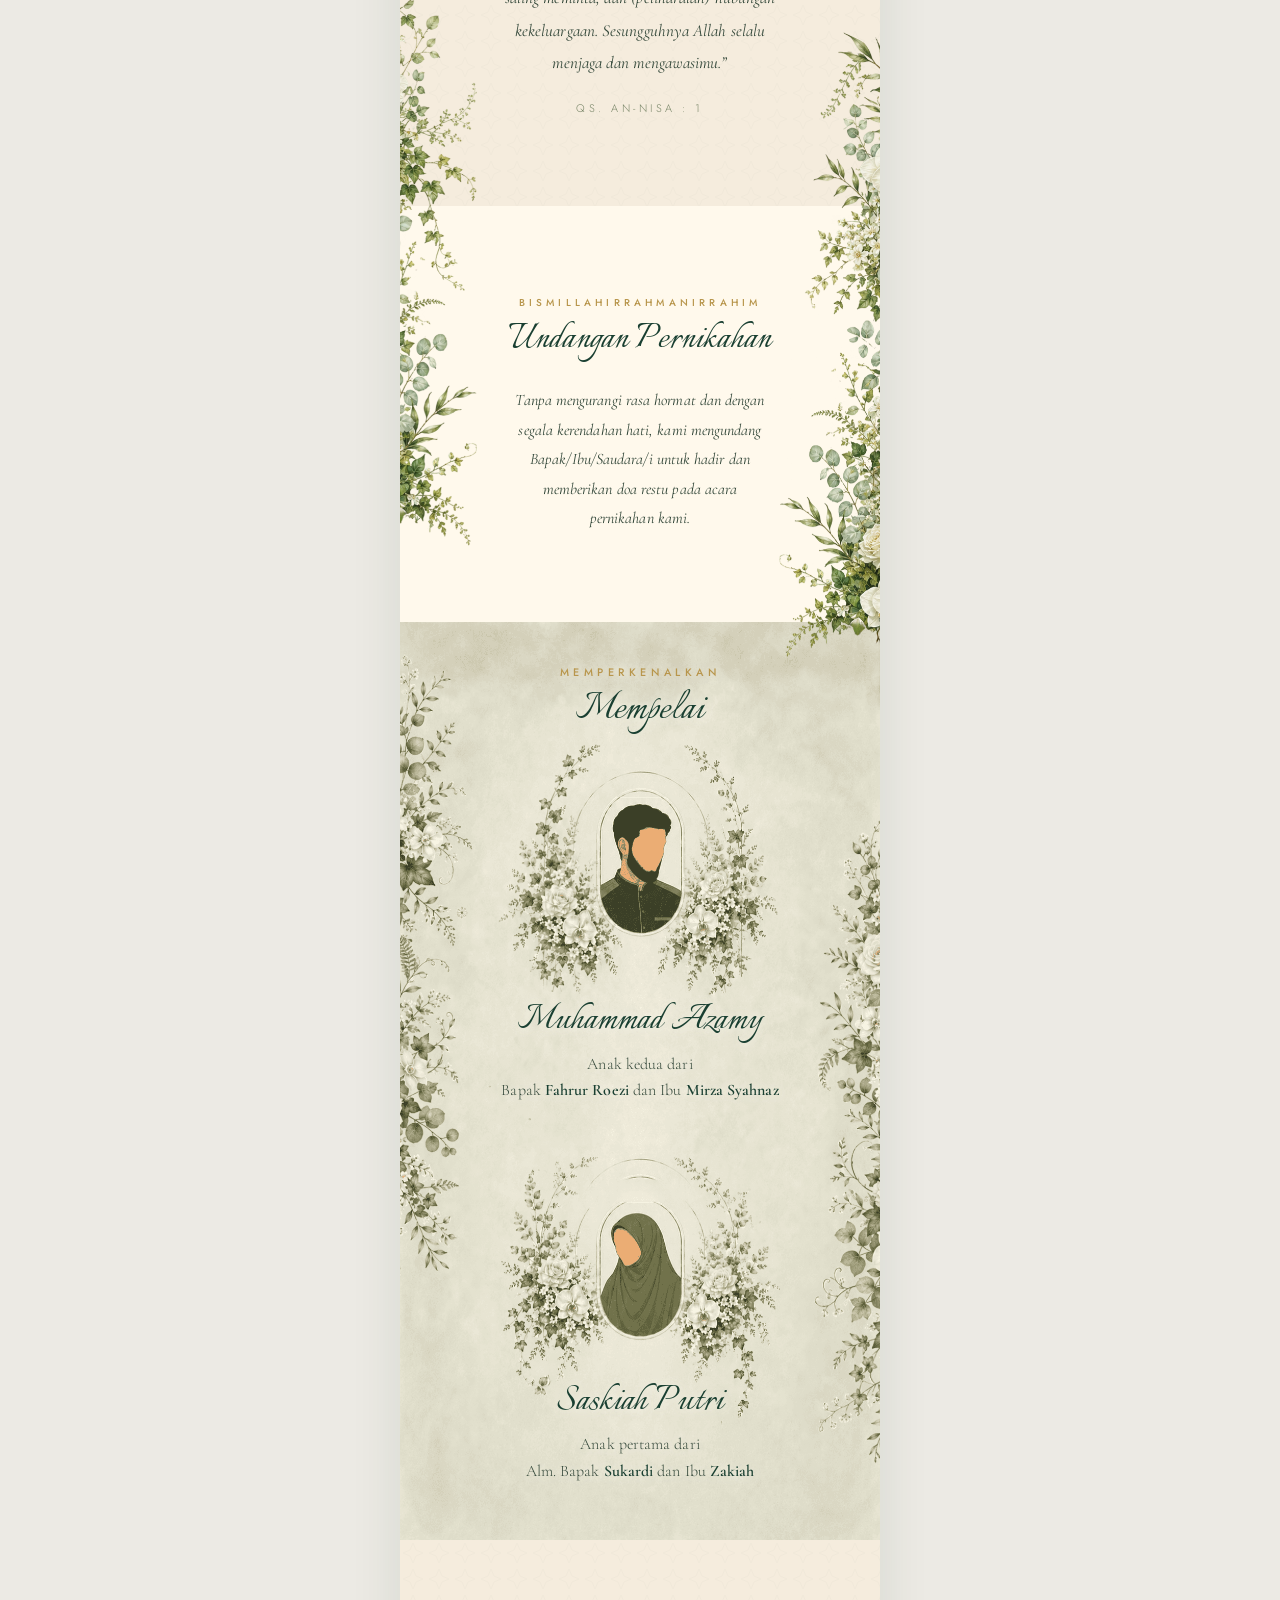
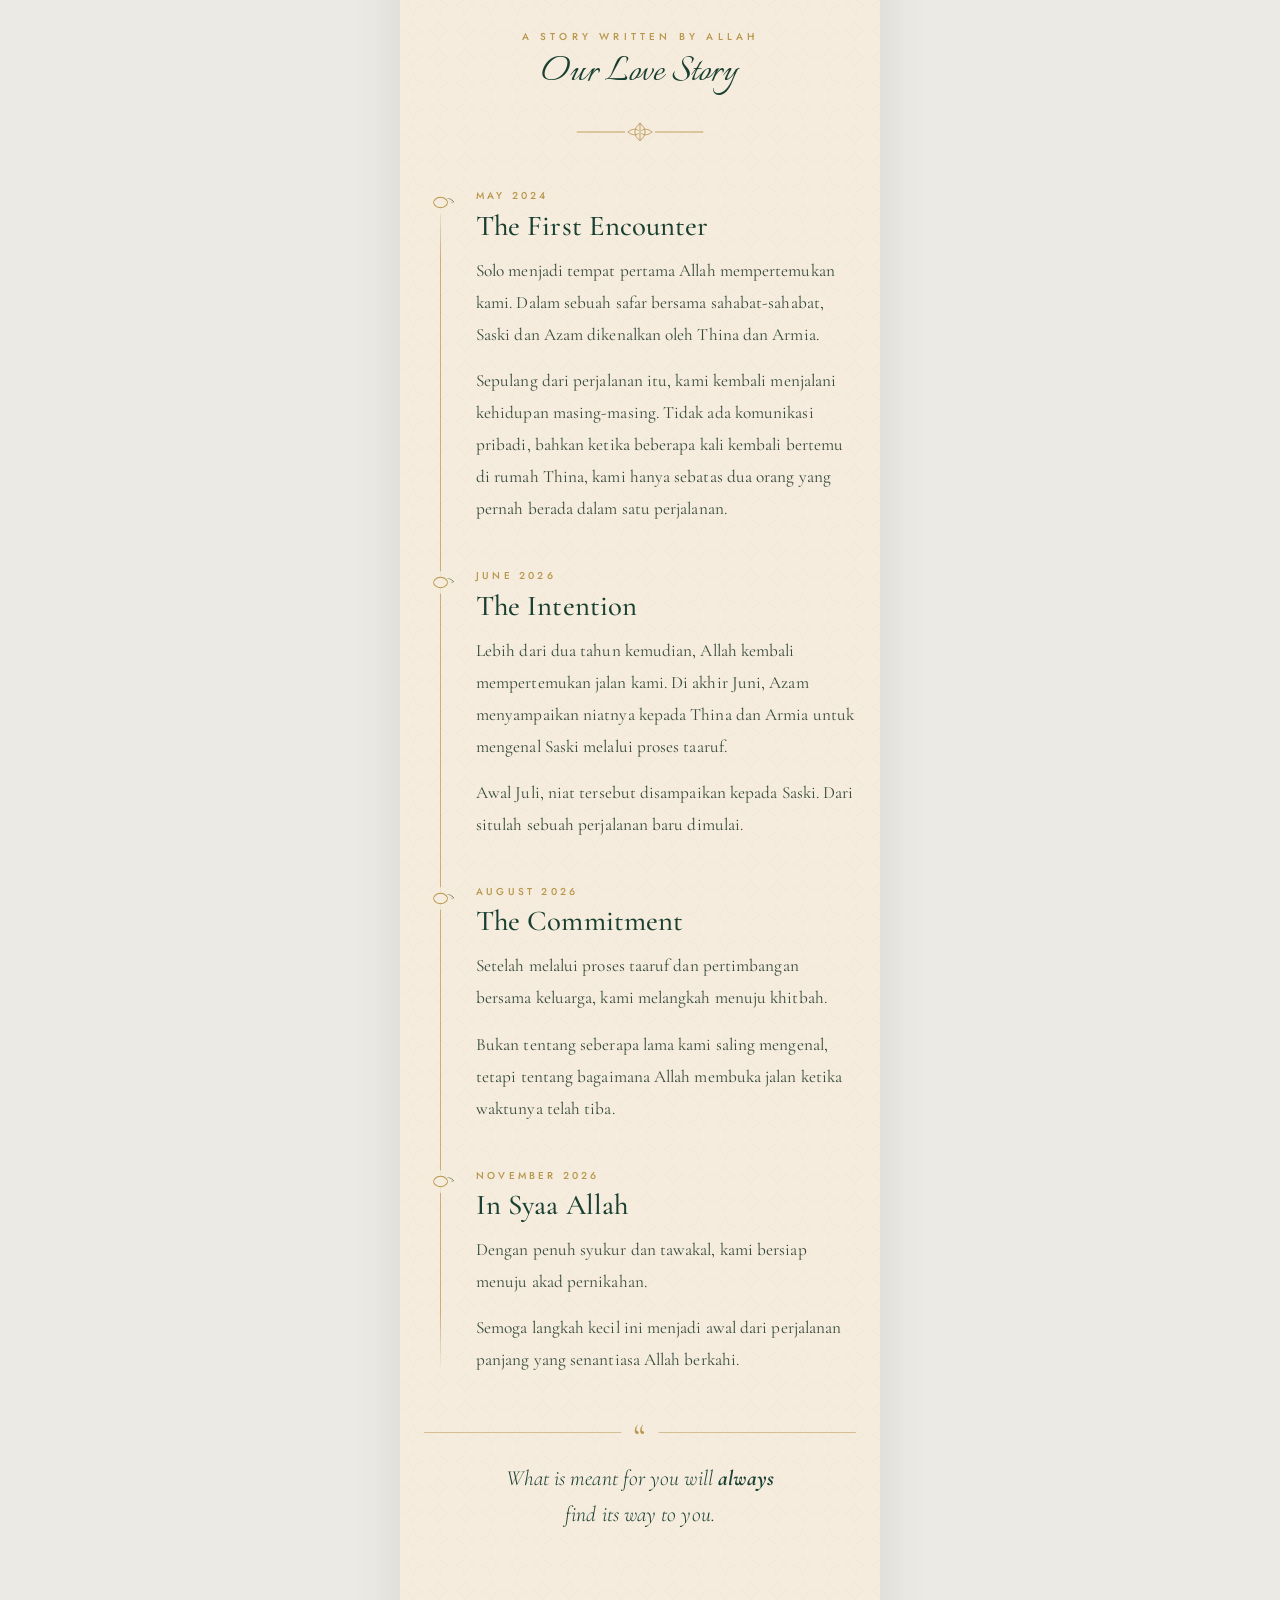
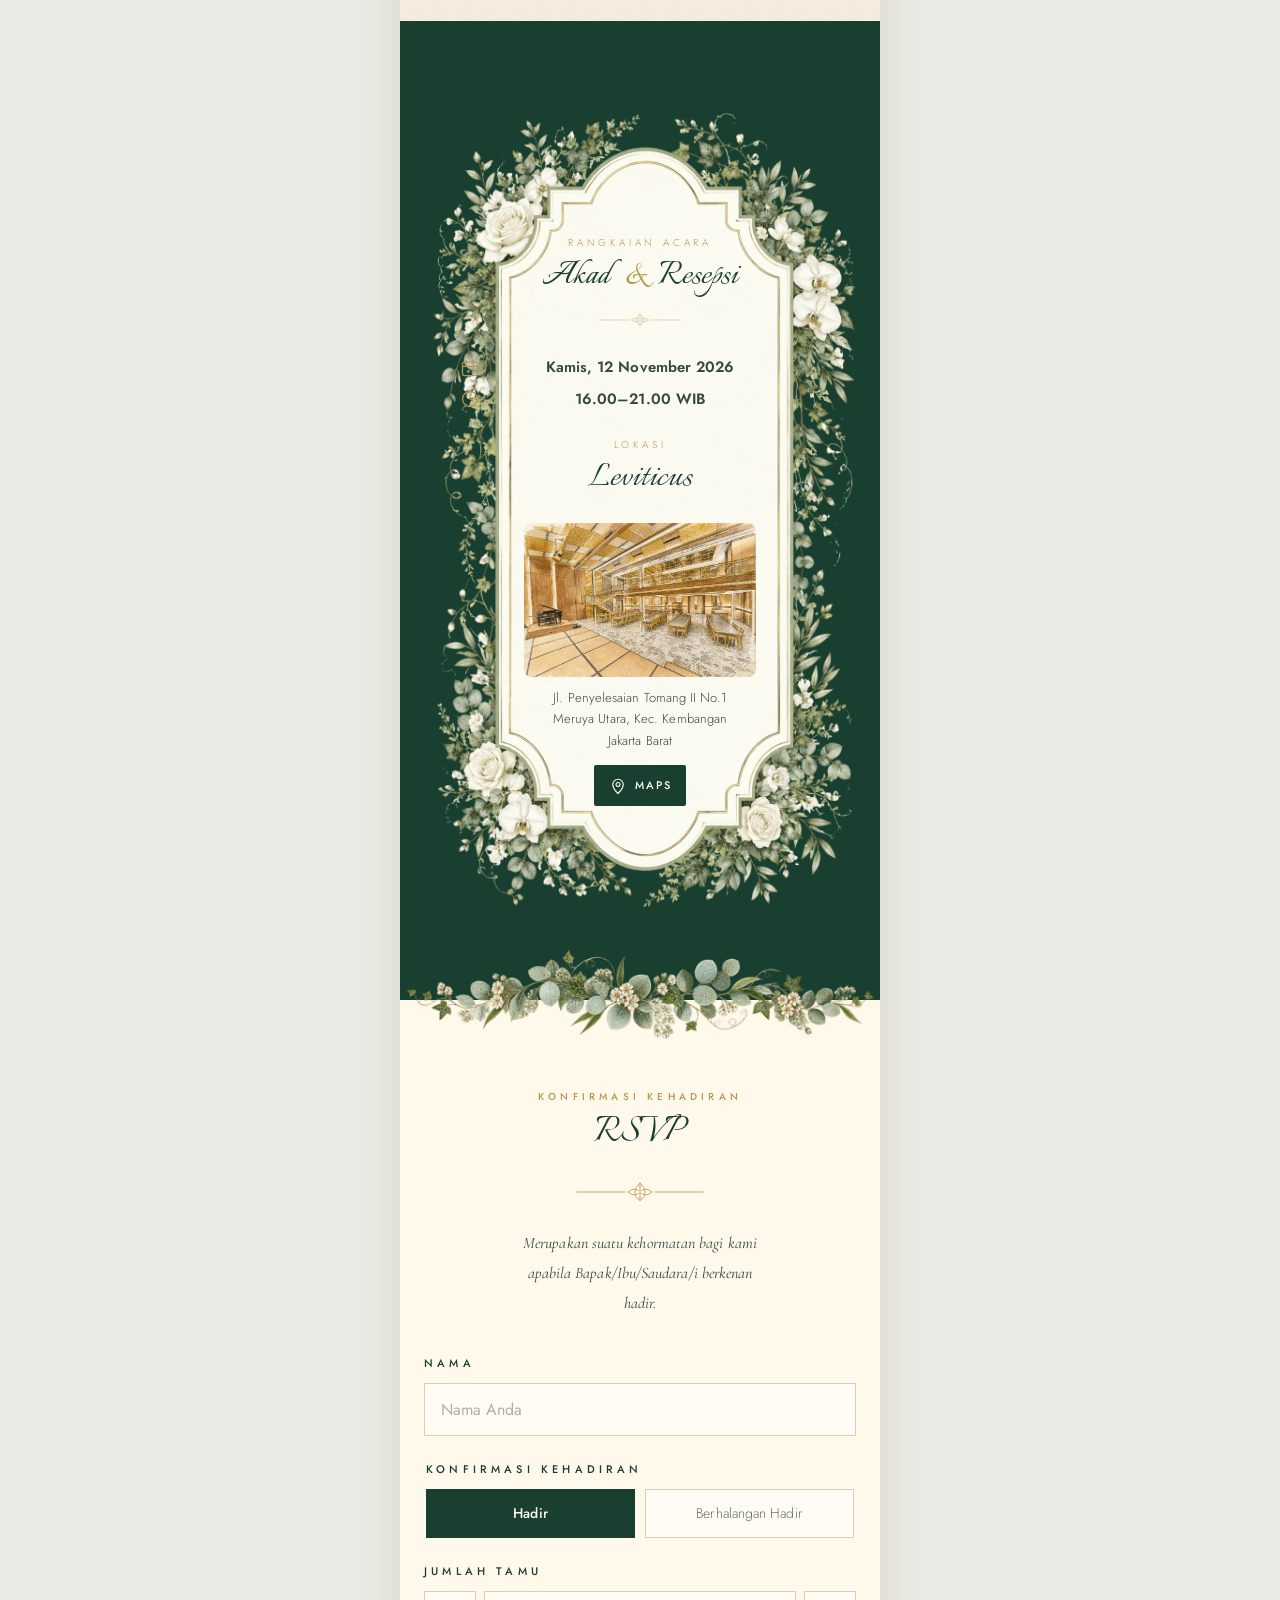
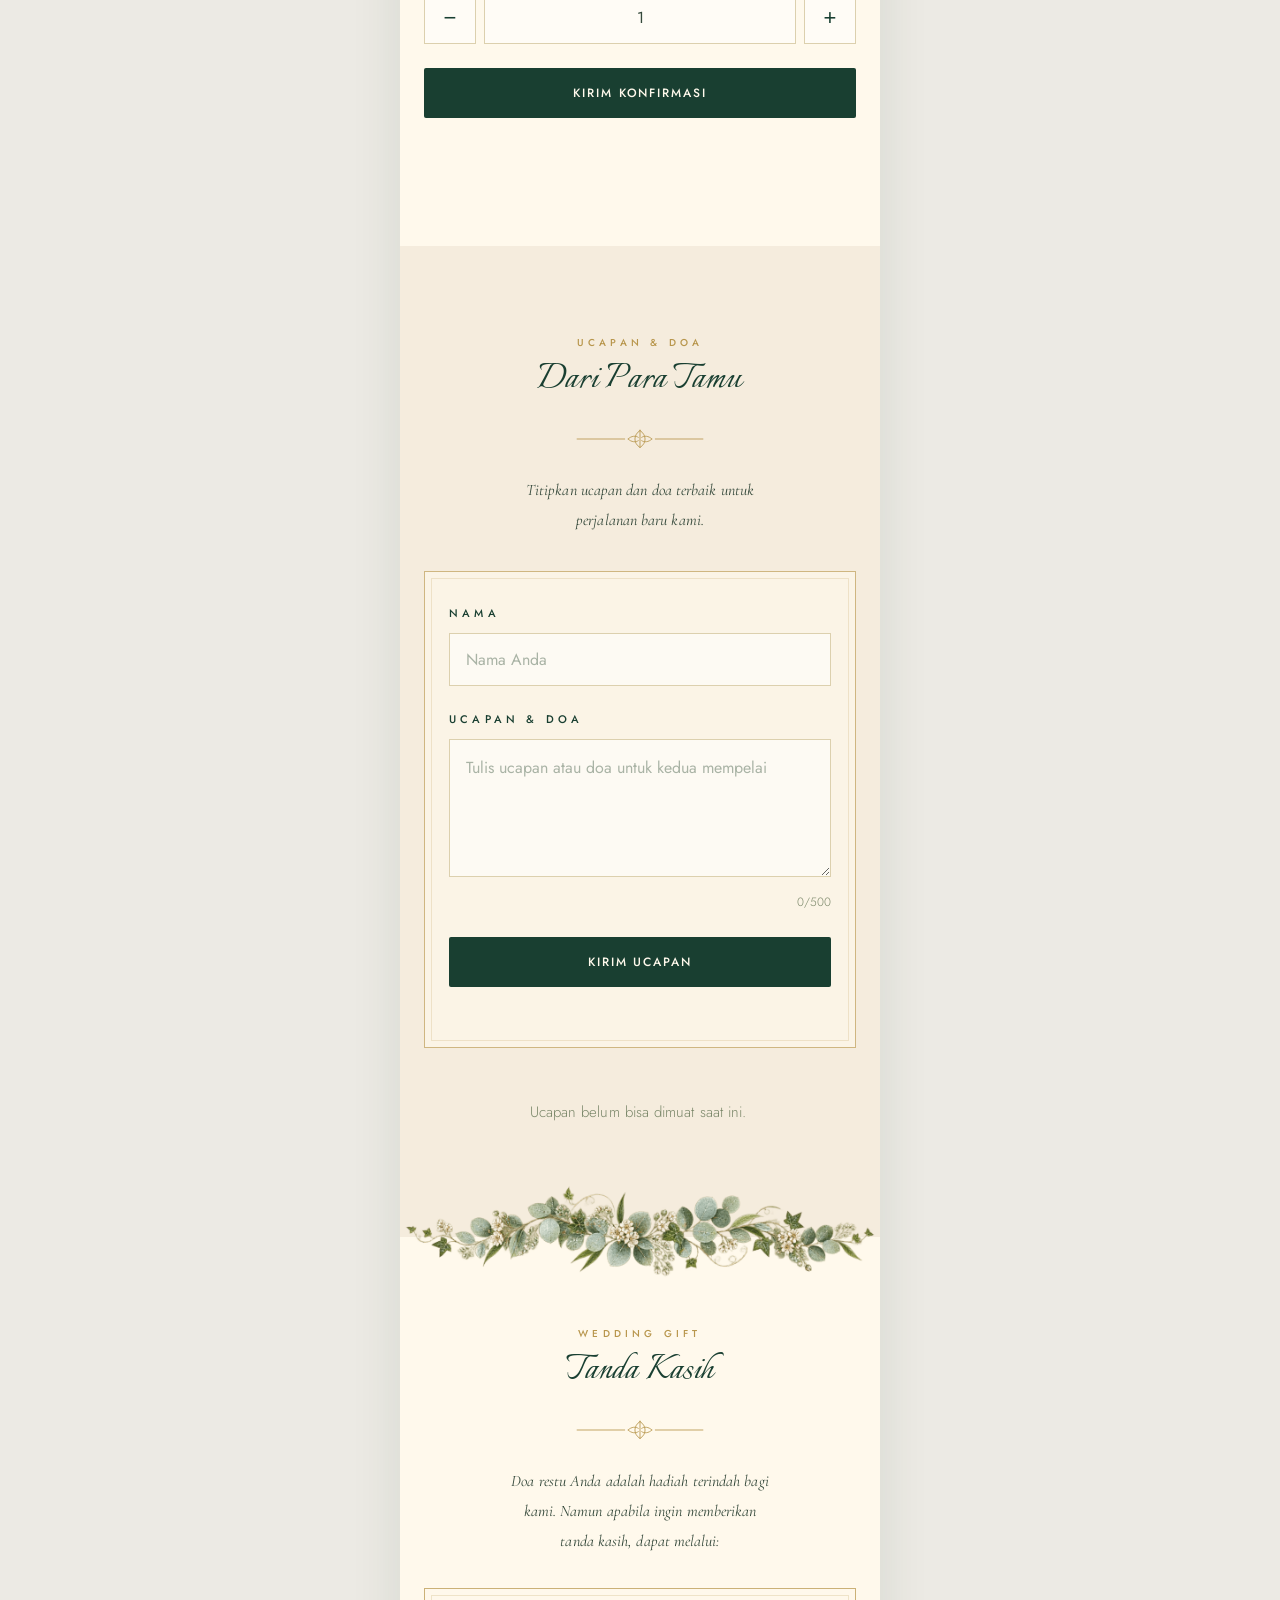
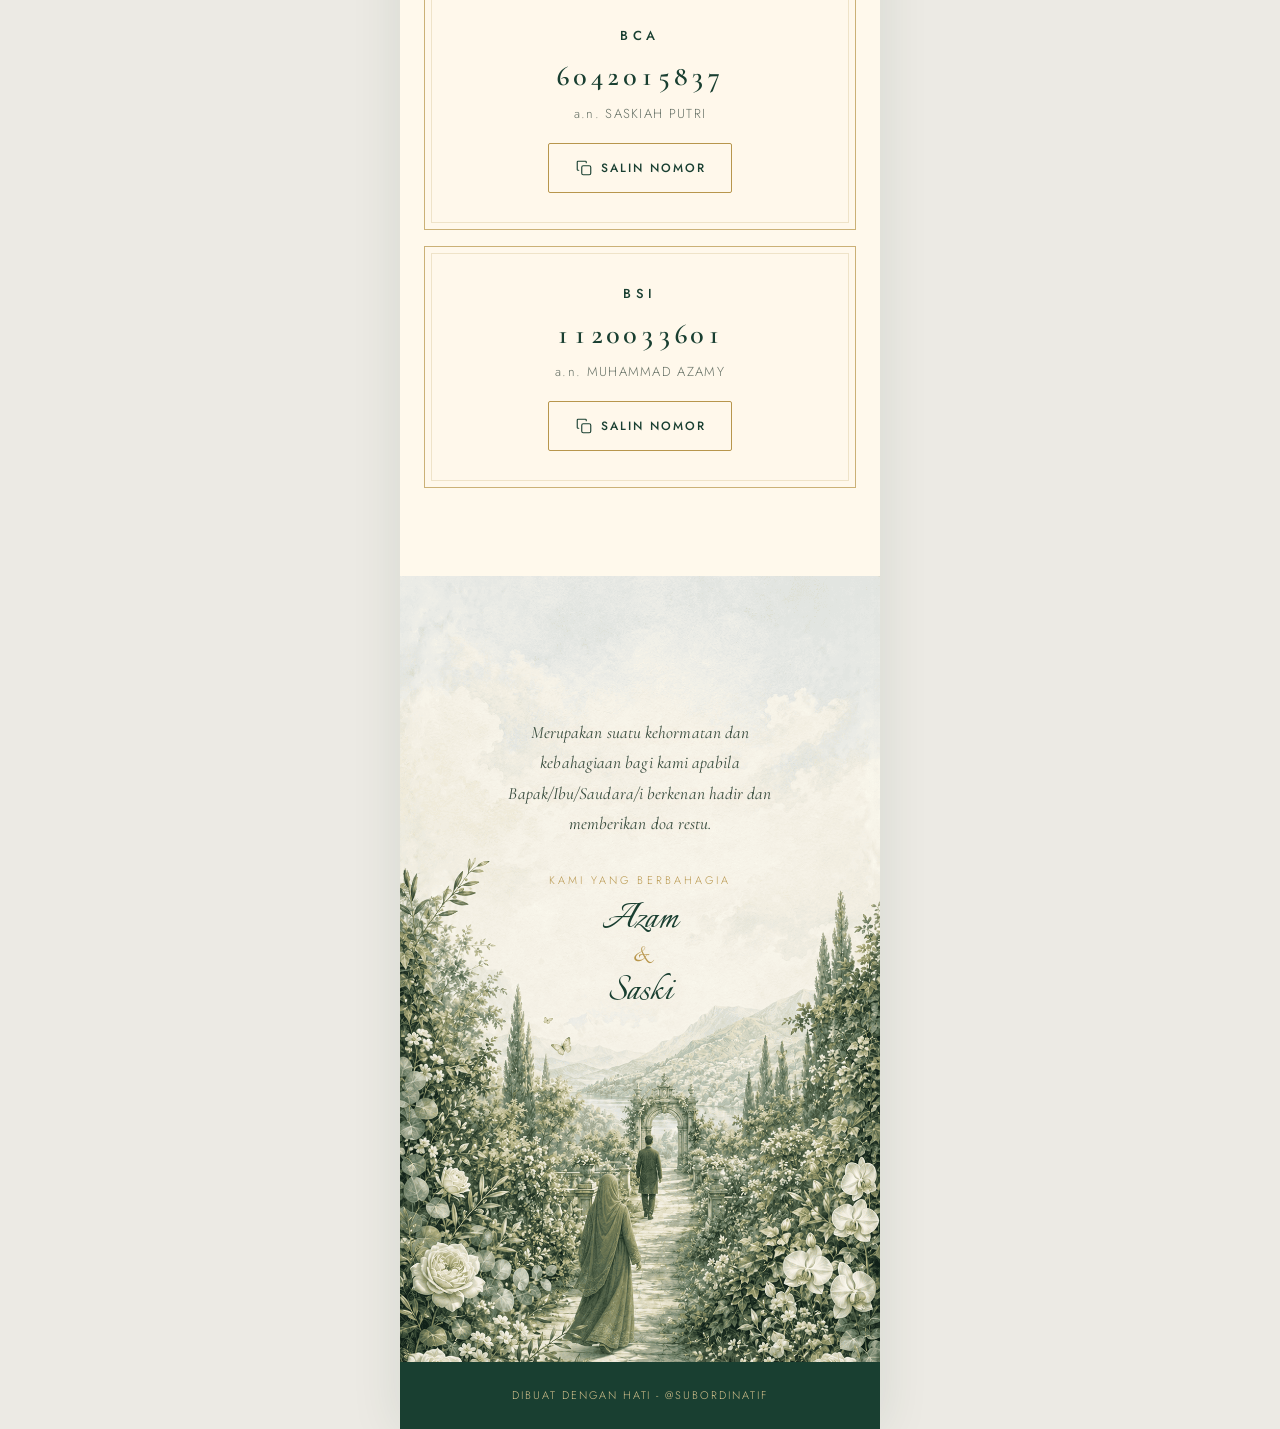
==== commit 9c80bf6e: "feat: add love story" ====
--- a/index.html
+++ b/index.html
@@ -20,7 +20,7 @@
 <link rel="preconnect" href="https://fonts.googleapis.com">
 <link rel="preconnect" href="https://fonts.gstatic.com" crossorigin>
 <link rel="stylesheet" href="https://fonts.googleapis.com/css2?family=Italianno&family=Cormorant+Garamond:ital,wght@0,400;0,500;0,600;1,400;1,500&family=Jost:wght@300;400;500;600&family=Amiri:wght@400;700&display=swap">
-<link rel="stylesheet" href="style.css?v=20260902-3">
+<link rel="stylesheet" href="style.css?v=20260904-1">
 
 <!-- Tanpa JavaScript: cover disembunyikan dan halaman tetap bisa dibaca
      seluruhnya. Undangan tidak pernah terkunci. -->
@@ -294,7 +294,72 @@
   </section>
 
 
-  <!-- ---------- 04 · ACARA (hijau) ---------- -->
+  <!-- ---------- 04 · LOVE STORY ---------- -->
+  <section id="love-story" class="sec sec--ivory sec--pattern" aria-labelledby="loveStoryLbl">
+    <div class="bfly-field bfly-field--story" aria-hidden="true">
+      <span class="bfly bfly--s1"><img src="assets/img/butterfly.png" alt=""></span>
+      <span class="bfly bfly--s2"><img src="assets/img/butterfly.png" alt=""></span>
+      <span class="bfly bfly--s3"><img src="assets/img/butterfly.png" alt=""></span>
+    </div>
+
+    <div class="wrap story">
+      <header class="story__intro center">
+        <p class="eyebrow reveal">A story written by Allah</p>
+        <h2 class="sec__title reveal" id="loveStoryLbl">Our Love Story</h2>
+        <svg class="ornament reveal" aria-hidden="true"><use href="#s-sprig"/></svg>
+      </header>
+
+      <ol class="story__timeline">
+        <li class="story__moment reveal" data-stagger="0">
+          <span class="story__bud" aria-hidden="true"></span>
+          <article class="story__chapter">
+            <time datetime="2024-05">May 2024</time>
+            <h3>The First Encounter</h3>
+            <p>Solo menjadi tempat pertama Allah mempertemukan kami. Dalam sebuah safar bersama sahabat-sahabat, Saski dan Azam dikenalkan oleh Thina dan Armia.</p>
+            <p>Sepulang dari perjalanan itu, kami kembali menjalani kehidupan masing-masing. Tidak ada komunikasi pribadi, bahkan ketika beberapa kali kembali bertemu di rumah Thina, kami hanya sebatas dua orang yang pernah berada dalam satu perjalanan.</p>
+          </article>
+        </li>
+
+        <li class="story__moment reveal" data-stagger="1">
+          <span class="story__bud" aria-hidden="true"></span>
+          <article class="story__chapter">
+            <time datetime="2026-06">June 2026</time>
+            <h3>The Intention</h3>
+            <p>Lebih dari dua tahun kemudian, Allah kembali mempertemukan jalan kami. Di akhir Juni, Azam menyampaikan niatnya kepada Thina dan Armia untuk mengenal Saski melalui proses taaruf.</p>
+            <p>Awal Juli, niat tersebut disampaikan kepada Saski. Dari situlah sebuah perjalanan baru dimulai.</p>
+          </article>
+        </li>
+
+        <li class="story__moment reveal" data-stagger="2">
+          <span class="story__bud" aria-hidden="true"></span>
+          <article class="story__chapter">
+            <time datetime="2026-08">August 2026</time>
+            <h3>The Commitment</h3>
+            <p>Setelah melalui proses taaruf dan pertimbangan bersama keluarga, kami melangkah menuju khitbah.</p>
+            <p>Bukan tentang seberapa lama kami saling mengenal, tetapi tentang bagaimana Allah membuka jalan ketika waktunya telah tiba.</p>
+          </article>
+        </li>
+
+        <li class="story__moment reveal" data-stagger="3">
+          <span class="story__bud" aria-hidden="true"></span>
+          <article class="story__chapter">
+            <time datetime="2026-11">November 2026</time>
+            <h3>In Syaa Allah</h3>
+            <p>Dengan penuh syukur dan tawakal, kami bersiap menuju akad pernikahan.</p>
+            <p>Semoga langkah kecil ini menjadi awal dari perjalanan panjang yang senantiasa Allah berkahi.</p>
+          </article>
+        </li>
+      </ol>
+
+      <blockquote class="story__quote reveal">
+        <p>What is meant for you will <b>always</b><br>
+           find its way to you.</p>
+      </blockquote>
+    </div>
+  </section>
+
+
+  <!-- ---------- 05 · ACARA (hijau) ---------- -->
   <section id="acara" class="sec sec--green" aria-labelledby="acaraLbl">
     <div class="wrap events">
       <article class="ev ev--continuous reveal">
--- a/style.css
+++ b/style.css
@@ -584,6 +584,116 @@
   margin: 0;
 }
 .couple__parents b { font-weight: 600; color: var(--green-deep); }
+
+/* ---------------------------------------------------------------
+   11 · LOVE STORY
+   --------------------------------------------------------------- */
+.story { max-width: 52rem; }
+.story__intro { margin-bottom: clamp(2.75rem, 8cqi, 4.5rem); }
+
+.story__timeline {
+  position: relative;
+  width: 100%;
+  max-width: 46rem;
+  margin: 0 auto;
+  padding: 0;
+  list-style: none;
+}
+.story__timeline::before {
+  content: '';
+  position: absolute;
+  top: .65rem;
+  bottom: .4rem;
+  left: 1rem;
+  width: 1px;
+  background: linear-gradient(to bottom, transparent, var(--gold) 5%, var(--gold) 95%, transparent);
+  opacity: .72;
+}
+.story__moment {
+  position: relative;
+  min-height: 3rem;
+  padding: 0 0 clamp(2.75rem, 9cqi, 4.25rem) 3.25rem;
+}
+.story__moment:last-child { padding-bottom: 0; }
+.story__bud {
+  position: absolute;
+  top: .42rem;
+  left: .6rem;
+  width: .82rem;
+  height: .82rem;
+  border: 1px solid var(--gold);
+  border-radius: 65% 35% 65% 35%;
+  background: var(--ivory);
+  rotate: 45deg;
+  box-shadow: 0 0 0 .35rem rgba(245, 236, 221, .86);
+}
+.story__bud::after {
+  content: '';
+  position: absolute;
+  top: -.34rem;
+  left: .46rem;
+  width: .5rem;
+  height: .26rem;
+  border: solid var(--sage);
+  border-width: 1px 1px 0 0;
+  border-radius: 100% 0;
+}
+.story__chapter time {
+  display: block;
+  font-family: var(--f-sans);
+  font-size: .625rem;
+  font-weight: 500;
+  line-height: 1.4;
+  letter-spacing: .32em;
+  text-transform: uppercase;
+  color: var(--gold);
+}
+.story__chapter h3 {
+  margin: .35rem 0 .8rem;
+  font-family: var(--f-serif);
+  font-size: clamp(1.6rem, 6cqi, 2.1rem);
+  font-weight: 500;
+  line-height: 1.15;
+  color: var(--green-deep);
+}
+.story__chapter p {
+  margin: 0;
+  font-family: var(--f-serif);
+  font-size: clamp(.98rem, 3.8cqi, 1.08rem);
+  font-weight: 400;
+  line-height: 1.85;
+  color: var(--text-body);
+}
+.story__chapter p + p { margin-top: .9rem; }
+.story__quote {
+  position: relative;
+  max-width: 30rem;
+  margin: clamp(3.5rem, 10cqi, 5.5rem) auto 0;
+  padding: 1.75rem 1.5rem 0;
+  border-top: 1px solid rgba(184, 150, 76, .52);
+  text-align: center;
+}
+.story__quote::before {
+  content: '“';
+  position: absolute;
+  top: -.98rem;
+  left: 50%;
+  padding-inline: .75rem;
+  translate: -50% 0;
+  background: var(--ivory);
+  color: var(--gold);
+  font-family: var(--f-serif);
+  font-size: 2.4rem;
+  line-height: 1;
+}
+.story__quote p {
+  margin: 0;
+  font-family: var(--f-serif);
+  font-size: clamp(1.15rem, 4.5cqi, 1.45rem);
+  font-style: italic;
+  line-height: 1.65;
+  color: var(--green-deep);
+}
 
 /* ---------------------------------------------------------------
    12 · ACARA
@@ -1097,15 +1207,21 @@
    hero, mempelai, RSVP, dan penutup. Setiap jalur dijaga di tepi agar
    kupu-kupu tidak melintasi nama, frame acara, atau kontrol formulir. */
 #mempelai > :not(.bfly-field),
+#love-story > :not(.bfly-field),
 #rsvp > :not(.bfly-field) { position: relative; z-index: 3; }
 
 .bfly-field--mempelai,
+.bfly-field--story,
 .bfly-field--rsvp { z-index: 1; }
 .bfly-field--closing { z-index: 1; }
 
 .bfly--m1 { left: -0.3rem; top: 13%; width: 34px; height: 34px; animation: drift1 17s ease-in-out infinite -3s; }
 .bfly--m2 { right: .1rem; top: 47%; width: 27px; height: 27px; animation: drift2 20s ease-in-out infinite -9s; }
 .bfly--m3 { left: 7%; bottom: 8%; width: 21px; height: 21px; animation: drift3 15s ease-in-out infinite -12s; }
+
+.bfly--s1 { right: -.15rem; top: 12%; width: 32px; height: 32px; animation: drift2 19s ease-in-out infinite -5s; }
+.bfly--s2 { left: -.3rem; top: 51%; width: 25px; height: 25px; animation: drift1 21s ease-in-out infinite -11s; }
+.bfly--s3 { right: 7%; bottom: 5%; width: 20px; height: 20px; animation: drift3 17s ease-in-out infinite -13s; }
 
 .bfly--r1 { right: -.2rem; top: 9%; width: 31px; height: 31px; animation: drift2 18s ease-in-out infinite -4s; }
 .bfly--r2 { left: -.25rem; top: 52%; width: 24px; height: 24px; animation: drift1 21s ease-in-out infinite -11s; }
@@ -1170,6 +1286,7 @@
   .gifts { grid-template-columns: repeat(auto-fit, minmax(16rem, 1fr)); }
   .count { gap: 1rem; }
   .count__unit { min-width: 5rem; }
+
 }
 
 @container (min-width: 60rem) {
